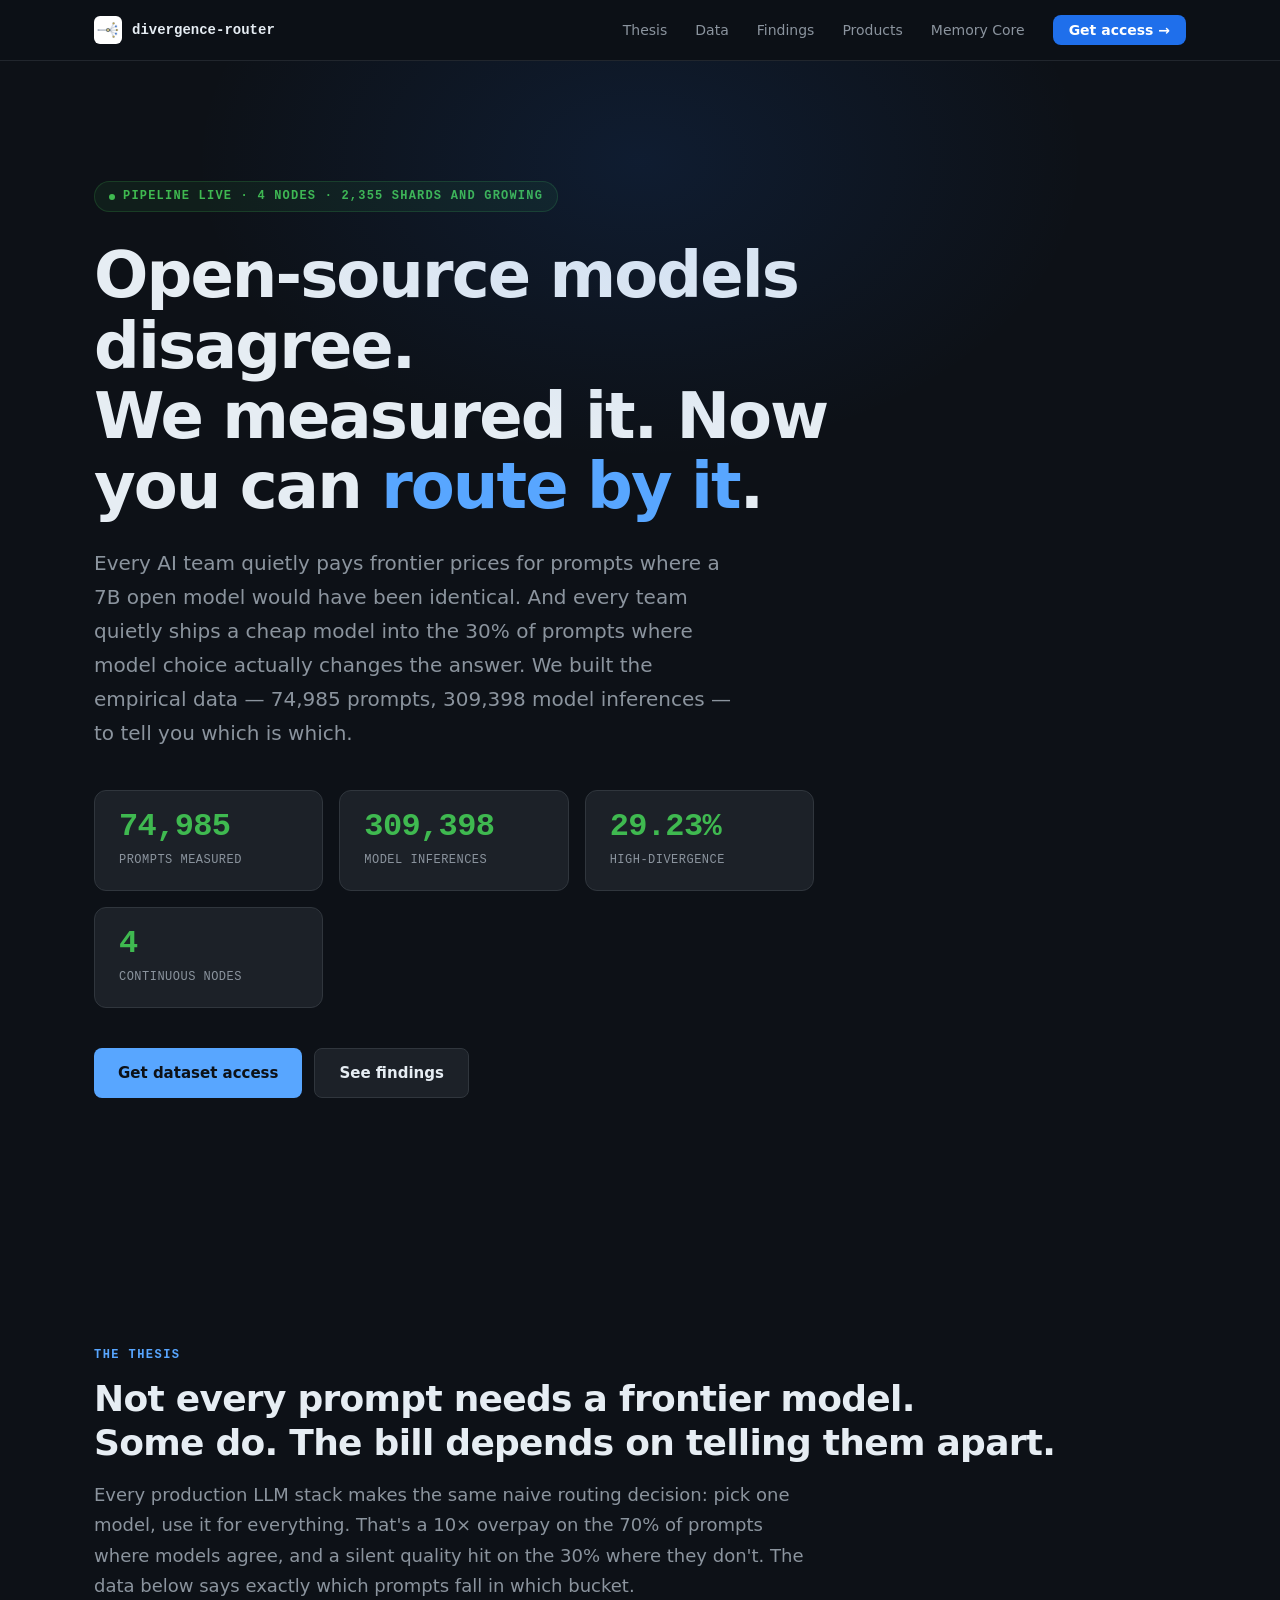
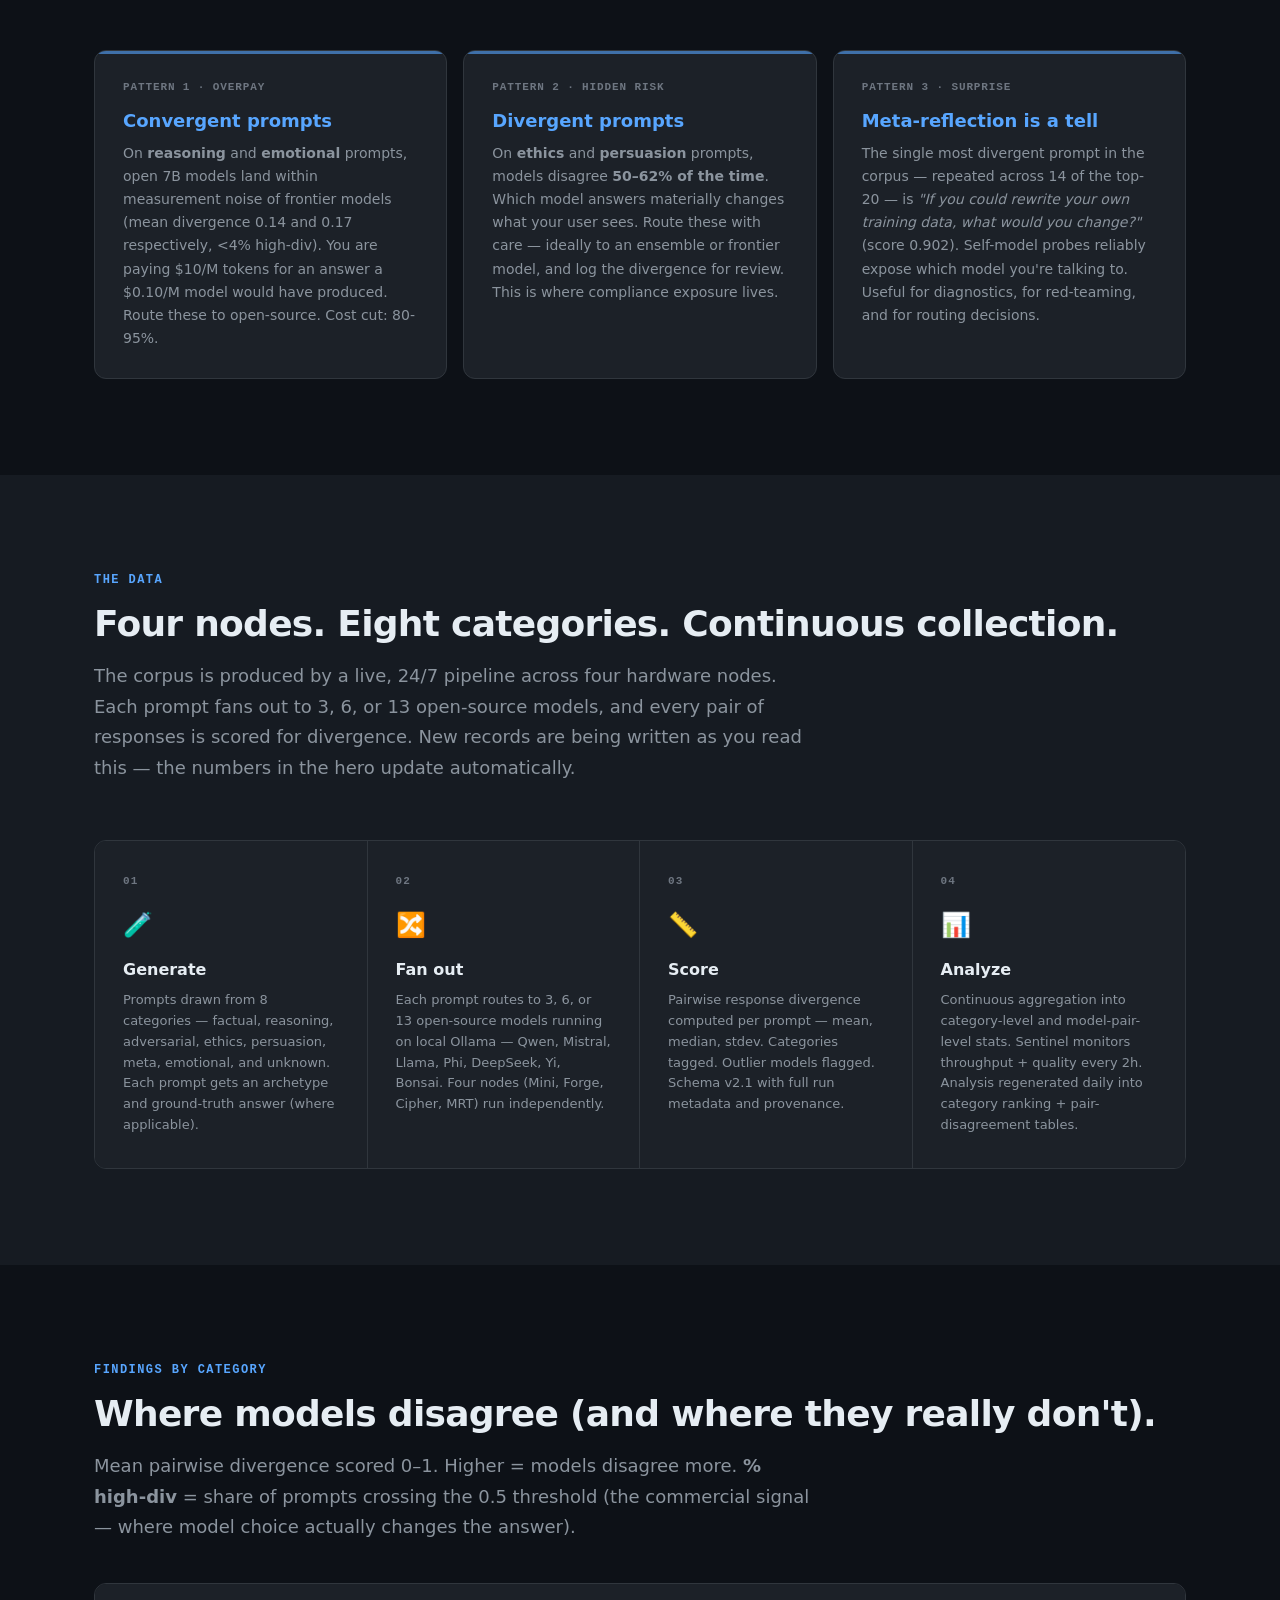
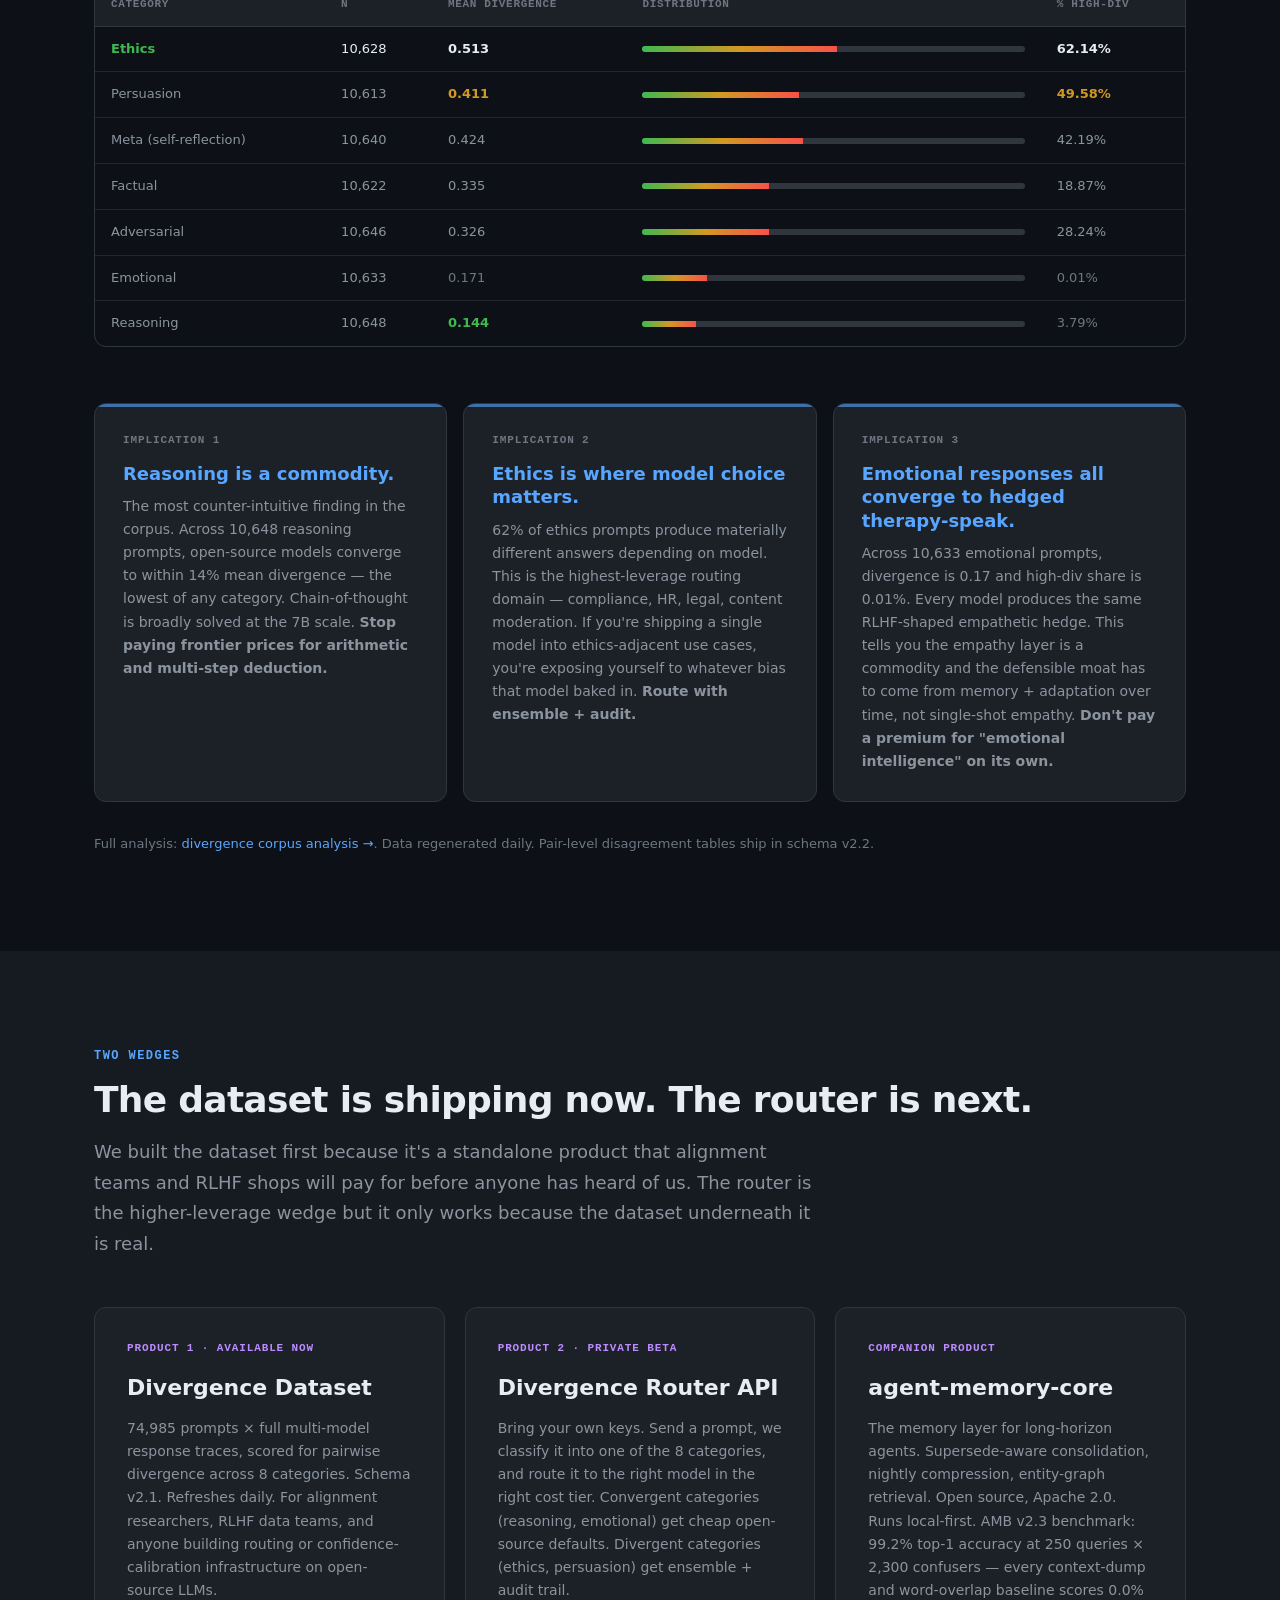
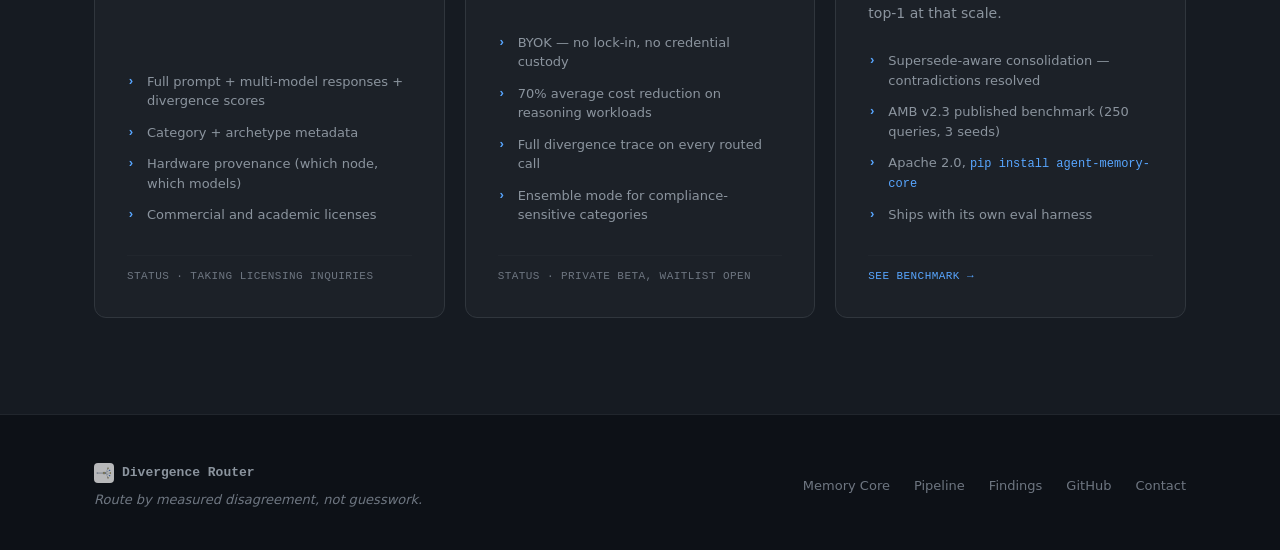
==== index.html @ 972a3c3c "Add /analysis HTML page, replace broken .md link Converts the divergence corpus analysis from a mark" ====
<!DOCTYPE html>
<html lang="en">
<head>
  <meta charset="UTF-8">
  <meta name="viewport" content="width=device-width, initial-scale=1.0">
  <meta name="description" content="Divergence Router — route prompts to the right open-source model based on 74,985 measured model disagreements. Ethics prompts need frontier models. Reasoning prompts don't. We measured it.">
  <meta property="og:title" content="Divergence Router — Route by measured disagreement, not guesswork">
  <meta property="og:description" content="74,985 prompts. 309,398 inferences. 22k high-divergence prompts. The empirical router for open-source LLMs.">
  <meta property="og:image" content="images/performance-over-time.png">
  <title>Divergence Router — Route by measured disagreement</title>

  <style>
    /* ─── Design tokens ─────────────────────────────── */
    :root {
      --bg:          #0d1117;
      --bg-secondary:#161b22;
      --bg-card:     #1c2128;
      --border:      #30363d;
      --border-subtle: #21262d;
      --text:        #e6edf3;
      --text-muted:  #8b949e;
      --text-subtle: #6e7681;
      --blue:        #58a6ff;
      --blue-dim:    #1f6feb;
      --green:       #3fb950;
      --green-dim:   #196c2e;
      --red:         #f85149;
      --yellow:      #d29922;
      --purple:      #bc8cff;
      --mono:        "JetBrains Mono", "Fira Code", "Cascadia Code", Consolas, monospace;
      --sans:        -apple-system, BlinkMacSystemFont, "Segoe UI", system-ui, sans-serif;
      --radius:      8px;
      --radius-lg:   12px;
      --shadow:      0 1px 3px rgba(0,0,0,.4), 0 4px 12px rgba(0,0,0,.3);
      --shadow-lg:   0 8px 32px rgba(0,0,0,.5);
      --transition:  .2s ease;
      --max-width:   1140px;
    }

    *, *::before, *::after { box-sizing: border-box; margin: 0; padding: 0; }

    html { scroll-behavior: smooth; font-size: 16px; -webkit-text-size-adjust: 100%; }
    body { background: var(--bg); color: var(--text); font-family: var(--sans); line-height: 1.6; -webkit-font-smoothing: antialiased; }
    img { max-width: 100%; height: auto; display: block; }
    a { color: var(--blue); text-decoration: none; }
    a:hover { text-decoration: underline; }

    .container { max-width: var(--max-width); margin: 0 auto; padding: 0 24px; }
    section { padding: 96px 0; }
    section:nth-child(even) { background: var(--bg-secondary); }

    .section-label { font-family: var(--mono); font-size: 12px; font-weight: 600; letter-spacing: .12em; text-transform: uppercase; color: var(--blue); margin-bottom: 12px; }
    .section-title { font-size: clamp(24px, 4vw, 36px); font-weight: 700; letter-spacing: -.02em; line-height: 1.2; margin-bottom: 16px; }
    .section-sub { font-size: 18px; color: var(--text-muted); max-width: 720px; line-height: 1.7; }

    nav { position: sticky; top: 0; z-index: 100; background: rgba(13,17,23,.88); border-bottom: 1px solid var(--border-subtle); backdrop-filter: blur(12px); -webkit-backdrop-filter: blur(12px); }
    .nav-inner { display: flex; align-items: center; justify-content: space-between; height: 60px; max-width: var(--max-width); margin: 0 auto; padding: 0 24px; }
    .nav-logo { display: flex; align-items: center; gap: 10px; text-decoration: none; color: var(--text); }
    .nav-logo img { width: 28px; height: 28px; border-radius: 6px; }
    .nav-logo span { font-family: var(--mono); font-size: 14px; font-weight: 600; color: var(--text); }
    .nav-links { display: flex; align-items: center; gap: 28px; list-style: none; }
    .nav-links a { font-size: 14px; color: var(--text-muted); text-decoration: none; transition: color var(--transition); }
    .nav-links a:hover { color: var(--text); }
    .nav-cta { font-size: 13px; font-weight: 600; padding: 7px 16px; background: var(--blue-dim); color: #fff !important; border-radius: var(--radius); transition: background var(--transition); }
    .nav-cta:hover { background: var(--blue) !important; text-decoration: none; }

    #hero { padding: 120px 0 96px; background: var(--bg); position: relative; overflow: hidden; }
    #hero::before { content: ""; position: absolute; top: -200px; left: 50%; transform: translateX(-50%); width: 900px; height: 600px; background: radial-gradient(ellipse, rgba(31,111,235,.12) 0%, transparent 70%); pointer-events: none; }

    .hero-eyebrow { display: inline-flex; align-items: center; gap: 8px; font-family: var(--mono); font-size: 12px; font-weight: 600; letter-spacing: .1em; text-transform: uppercase; color: var(--green); background: rgba(63,185,80,.08); border: 1px solid rgba(63,185,80,.2); padding: 5px 14px; border-radius: 100px; margin-bottom: 28px; }
    .hero-eyebrow::before { content: ""; width: 6px; height: 6px; background: var(--green); border-radius: 50%; animation: pulse 2s ease infinite; }
    @keyframes pulse { 0%, 100% { opacity: 1; transform: scale(1); } 50% { opacity: .5; transform: scale(.8); } }

    .hero-headline { font-size: clamp(36px, 6vw, 64px); font-weight: 800; letter-spacing: -.03em; line-height: 1.1; max-width: 820px; margin-bottom: 24px; }
    .hero-headline em { font-style: normal; color: var(--blue); }
    .hero-sub { font-size: clamp(16px, 2.5vw, 20px); color: var(--text-muted); max-width: 640px; line-height: 1.7; margin-bottom: 40px; }

    .hero-stats { display: grid; grid-template-columns: repeat(auto-fit, minmax(180px, 1fr)); gap: 16px; margin-bottom: 40px; max-width: 720px; }
    .hero-stat { background: var(--bg-card); border: 1px solid var(--border); border-radius: var(--radius-lg); padding: 20px 24px; }
    .hero-stat-num { font-family: var(--mono); font-size: clamp(24px, 3vw, 32px); font-weight: 800; color: var(--green); letter-spacing: -.02em; line-height: 1; margin-bottom: 8px; }
    .hero-stat-label { font-size: 12px; color: var(--text-muted); font-family: var(--mono); letter-spacing: .04em; text-transform: uppercase; }

    .cta-row { display: flex; flex-wrap: wrap; gap: 12px; margin-bottom: 56px; }
    .btn { display: inline-flex; align-items: center; gap: 8px; font-size: 15px; font-weight: 600; padding: 12px 24px; border-radius: var(--radius); border: none; cursor: pointer; text-decoration: none; transition: all var(--transition); }
    .btn-primary { background: var(--blue); color: #0d1117; }
    .btn-primary:hover { background: #79b8ff; text-decoration: none; transform: translateY(-1px); box-shadow: 0 4px 16px rgba(88,166,255,.3); }
    .btn-secondary { background: var(--bg-card); color: var(--text); border: 1px solid var(--border); }
    .btn-secondary:hover { background: var(--bg-secondary); border-color: var(--text-muted); text-decoration: none; transform: translateY(-1px); }
    .btn svg { flex-shrink: 0; }

    /* Cards / grids */
    .problem-grid { display: grid; grid-template-columns: repeat(auto-fit, minmax(280px, 1fr)); gap: 16px; margin-top: 48px; }
    .problem-card { background: var(--bg-card); border: 1px solid var(--border); border-radius: var(--radius-lg); padding: 28px; position: relative; overflow: hidden; }
    .problem-card::before { content: ""; position: absolute; top: 0; left: 0; right: 0; height: 3px; background: var(--blue); opacity: .6; }
    .problem-card-system { font-family: var(--mono); font-size: 11px; font-weight: 700; letter-spacing: .08em; text-transform: uppercase; color: var(--text-subtle); margin-bottom: 12px; }
    .problem-card-title { font-size: 18px; font-weight: 700; color: var(--blue); margin-bottom: 10px; line-height: 1.3; }
    .problem-card-body { font-size: 14px; color: var(--text-muted); line-height: 1.65; }

    .pipeline { display: grid; grid-template-columns: repeat(auto-fit, minmax(200px, 1fr)); gap: 0; margin-top: 56px; border: 1px solid var(--border); border-radius: var(--radius-lg); overflow: hidden; }
    .pipeline-step { padding: 32px 28px; border-right: 1px solid var(--border); position: relative; background: var(--bg-card); }
    .pipeline-step:last-child { border-right: none; }
    .pipeline-step-num { font-family: var(--mono); font-size: 11px; font-weight: 700; letter-spacing: .1em; color: var(--text-subtle); margin-bottom: 16px; }
    .pipeline-step-icon { font-size: 24px; margin-bottom: 12px; }
    .pipeline-step-title { font-size: 16px; font-weight: 700; margin-bottom: 8px; color: var(--text); }
    .pipeline-step-body { font-size: 13px; color: var(--text-muted); line-height: 1.6; }

    /* Category table */
    .data-table-wrap { overflow-x: auto; border-radius: var(--radius-lg); border: 1px solid var(--border); }
    table { width: 100%; border-collapse: collapse; font-size: 13px; }
    thead tr { background: var(--bg-card); }
    th { text-align: left; padding: 12px 16px; font-family: var(--mono); font-size: 11px; font-weight: 700; letter-spacing: .06em; text-transform: uppercase; color: var(--text-subtle); border-bottom: 1px solid var(--border); white-space: nowrap; }
    td { padding: 12px 16px; border-bottom: 1px solid var(--border-subtle); color: var(--text-muted); white-space: nowrap; }
    tr:last-child td { border-bottom: none; }
    tbody tr:hover { background: rgba(255,255,255,.02); }
    tr.row-highlight td { color: var(--text); }
    tr.row-highlight td:first-child { color: var(--green); font-weight: 700; }
    td.best { color: var(--green); font-weight: 700; }
    td.hi { color: var(--yellow); font-weight: 600; }
    td.lo { color: var(--text-subtle); }

    /* Div bar */
    .div-bar-wrap { display: flex; align-items: center; gap: 10px; }
    .div-bar { flex: 1; height: 6px; background: var(--border); border-radius: 3px; overflow: hidden; min-width: 80px; }
    .div-bar-fill { height: 100%; background: linear-gradient(90deg, var(--green), var(--yellow) 50%, var(--red)); }

    /* Product blocks */
    .product-grid { display: grid; grid-template-columns: repeat(auto-fit, minmax(320px, 1fr)); gap: 20px; margin-top: 48px; }
    .product-card { background: var(--bg-card); border: 1px solid var(--border); border-radius: var(--radius-lg); padding: 32px; display: flex; flex-direction: column; }
    .product-tag { font-family: var(--mono); font-size: 11px; font-weight: 700; letter-spacing: .08em; text-transform: uppercase; color: var(--purple); margin-bottom: 12px; }
    .product-title { font-size: 22px; font-weight: 700; margin-bottom: 12px; }
    .product-desc { font-size: 14px; color: var(--text-muted); line-height: 1.65; margin-bottom: 20px; flex: 1; }
    .product-bullets { list-style: none; padding: 0; margin-bottom: 24px; }
    .product-bullets li { font-size: 13px; color: var(--text-muted); padding: 6px 0 6px 20px; position: relative; line-height: 1.5; }
    .product-bullets li::before { content: "›"; position: absolute; left: 0; color: var(--blue); font-family: var(--mono); font-weight: 700; }
    .product-status { font-family: var(--mono); font-size: 11px; color: var(--text-subtle); letter-spacing: .04em; text-transform: uppercase; padding-top: 12px; border-top: 1px solid var(--border-subtle); }

    /* Footer */
    footer { background: var(--bg); border-top: 1px solid var(--border-subtle); padding: 48px 0 40px; }
    .footer-inner { display: flex; flex-wrap: wrap; align-items: center; justify-content: space-between; gap: 24px; }
    .footer-left { display: flex; flex-direction: column; gap: 6px; }
    .footer-brand { display: flex; align-items: center; gap: 8px; font-family: var(--mono); font-size: 13px; font-weight: 600; color: var(--text-muted); }
    .footer-brand img { width: 20px; height: 20px; border-radius: 4px; opacity: .7; }
    .footer-tagline { font-size: 13px; color: var(--text-subtle); font-style: italic; }
    .footer-links { display: flex; align-items: center; gap: 24px; flex-wrap: wrap; }
    .footer-links a { font-size: 13px; color: var(--text-subtle); text-decoration: none; transition: color var(--transition); }
    .footer-links a:hover { color: var(--text); }
    .footer-license { font-family: var(--mono); font-size: 11px; color: var(--text-subtle); border: 1px solid var(--border-subtle); padding: 3px 8px; border-radius: 4px; }

    .reveal { opacity: 0; transform: translateY(20px); transition: opacity .55s ease, transform .55s ease; }
    .reveal.visible { opacity: 1; transform: none; }
    .reveal-stagger > * { opacity: 0; transform: translateY(16px); transition: opacity .45s ease, transform .45s ease; }
    .reveal-stagger.visible > *:nth-child(1) { opacity: 1; transform: none; transition-delay: 0s; }
    .reveal-stagger.visible > *:nth-child(2) { opacity: 1; transform: none; transition-delay: .08s; }
    .reveal-stagger.visible > *:nth-child(3) { opacity: 1; transform: none; transition-delay: .16s; }
    .reveal-stagger.visible > *:nth-child(4) { opacity: 1; transform: none; transition-delay: .24s; }
    .reveal-stagger.visible > *:nth-child(5) { opacity: 1; transform: none; transition-delay: .32s; }
    .reveal-stagger.visible > *:nth-child(6) { opacity: 1; transform: none; transition-delay: .40s; }
    .reveal-stagger.visible > *:nth-child(7) { opacity: 1; transform: none; transition-delay: .48s; }
    .reveal-stagger.visible > *:nth-child(8) { opacity: 1; transform: none; transition-delay: .56s; }

    @media (max-width: 768px) {
      section { padding: 64px 0; }
      #hero { padding: 80px 0 64px; }
      .nav-links { display: none; }
      .pipeline { grid-template-columns: 1fr; }
      .pipeline-step { border-right: none; border-bottom: 1px solid var(--border); }
      .pipeline-step:last-child { border-bottom: none; }
      .footer-inner { flex-direction: column; align-items: flex-start; }
    }
    @media (max-width: 480px) {
      .container { padding: 0 16px; }
      .cta-row { flex-direction: column; }
      .btn { justify-content: center; }
    }
  </style>
</head>
<body>

<!-- ─── Nav ─────────────────────────────────────────── -->
<nav>
  <div class="nav-inner">
    <a href="/" class="nav-logo">
      <img src="images/logo.png" alt="Divergence Router logo">
      <span>divergence-router</span>
    </a>
    <ul class="nav-links">
      <li><a href="#thesis">Thesis</a></li>
      <li><a href="#data">Data</a></li>
      <li><a href="#findings">Findings</a></li>
      <li><a href="#products">Products</a></li>
      <li><a href="/amc/">Memory Core</a></li>
      <li><a href="mailto:hello@divergencerouter.com" class="nav-cta">Get access →</a></li>
    </ul>
  </div>
</nav>

<!-- ─── Hero ─────────────────────────────────────────── -->
<section id="hero">
  <div class="container">
    <div class="hero-eyebrow">Pipeline live · 4 nodes · 2,355 shards and growing</div>
    <h1 class="hero-headline">
      Open-source models disagree.<br>
      We measured it. Now you can <em>route by it</em>.
    </h1>
    <p class="hero-sub">
      Every AI team quietly pays frontier prices for prompts where a 7B open model would have been identical. And every team quietly ships a cheap model into the 30% of prompts where model choice actually changes the answer. We built the empirical data — 74,985 prompts, 309,398 model inferences — to tell you which is which.
    </p>

    <div class="hero-stats reveal-stagger">
      <div class="hero-stat"><div class="hero-stat-num">74,985</div><div class="hero-stat-label">prompts measured</div></div>
      <div class="hero-stat"><div class="hero-stat-num">309,398</div><div class="hero-stat-label">model inferences</div></div>
      <div class="hero-stat"><div class="hero-stat-num">29.23%</div><div class="hero-stat-label">high-divergence</div></div>
      <div class="hero-stat"><div class="hero-stat-num">4</div><div class="hero-stat-label">continuous nodes</div></div>
    </div>

    <div class="cta-row">
      <a href="mailto:hello@divergencerouter.com?subject=Dataset%20access" class="btn btn-primary">Get dataset access</a>
      <a href="#findings" class="btn btn-secondary">See findings</a>
    </div>
  </div>
</section>

<!-- ─── Thesis ─────────────────────────────────────────── -->
<section id="thesis">
  <div class="container">
    <div class="section-label">The thesis</div>
    <h2 class="section-title">Not every prompt needs a frontier model.<br>Some do. The bill depends on telling them apart.</h2>
    <p class="section-sub">
      Every production LLM stack makes the same naive routing decision: pick one model, use it for everything. That's a 10× overpay on the 70% of prompts where models agree, and a silent quality hit on the 30% where they don't. The data below says exactly which prompts fall in which bucket.
    </p>

    <div class="problem-grid reveal-stagger" style="margin-top:48px;">
      <div class="problem-card">
        <div class="problem-card-system">Pattern 1 · overpay</div>
        <div class="problem-card-title">Convergent prompts</div>
        <div class="problem-card-body">
          On <strong>reasoning</strong> and <strong>emotional</strong> prompts, open 7B models land within measurement noise of frontier models (mean divergence 0.14 and 0.17 respectively, &lt;4% high-div). You are paying $10/M tokens for an answer a $0.10/M model would have produced. Route these to open-source. Cost cut: 80-95%.
        </div>
      </div>

      <div class="problem-card">
        <div class="problem-card-system">Pattern 2 · hidden risk</div>
        <div class="problem-card-title">Divergent prompts</div>
        <div class="problem-card-body">
          On <strong>ethics</strong> and <strong>persuasion</strong> prompts, models disagree <strong>50–62% of the time</strong>. Which model answers materially changes what your user sees. Route these with care — ideally to an ensemble or frontier model, and log the divergence for review. This is where compliance exposure lives.
        </div>
      </div>

      <div class="problem-card">
        <div class="problem-card-system">Pattern 3 · surprise</div>
        <div class="problem-card-title">Meta-reflection is a tell</div>
        <div class="problem-card-body">
          The single most divergent prompt in the corpus — repeated across 14 of the top-20 — is <em>"If you could rewrite your own training data, what would you change?"</em> (score 0.902). Self-model probes reliably expose which model you're talking to. Useful for diagnostics, for red-teaming, and for routing decisions.
        </div>
      </div>
    </div>
  </div>
</section>

<!-- ─── Data / Pipeline ─────────────────────────────────────────── -->
<section id="data">
  <div class="container">
    <div class="section-label">The data</div>
    <h2 class="section-title">Four nodes. Eight categories. Continuous collection.</h2>
    <p class="section-sub">
      The corpus is produced by a live, 24/7 pipeline across four hardware nodes. Each prompt fans out to 3, 6, or 13 open-source models, and every pair of responses is scored for divergence. New records are being written as you read this — the numbers in the hero update automatically.
    </p>

    <div class="pipeline reveal">
      <div class="pipeline-step">
        <div class="pipeline-step-num">01</div>
        <div class="pipeline-step-icon">🧪</div>
        <div class="pipeline-step-title">Generate</div>
        <div class="pipeline-step-body">Prompts drawn from 8 categories — factual, reasoning, adversarial, ethics, persuasion, meta, emotional, and unknown. Each prompt gets an archetype and ground-truth answer (where applicable).</div>
      </div>
      <div class="pipeline-step">
        <div class="pipeline-step-num">02</div>
        <div class="pipeline-step-icon">🔀</div>
        <div class="pipeline-step-title">Fan out</div>
        <div class="pipeline-step-body">Each prompt routes to 3, 6, or 13 open-source models running on local Ollama — Qwen, Mistral, Llama, Phi, DeepSeek, Yi, Bonsai. Four nodes (Mini, Forge, Cipher, MRT) run independently.</div>
      </div>
      <div class="pipeline-step">
        <div class="pipeline-step-num">03</div>
        <div class="pipeline-step-icon">📏</div>
        <div class="pipeline-step-title">Score</div>
        <div class="pipeline-step-body">Pairwise response divergence computed per prompt — mean, median, stdev. Categories tagged. Outlier models flagged. Schema v2.1 with full run metadata and provenance.</div>
      </div>
      <div class="pipeline-step">
        <div class="pipeline-step-num">04</div>
        <div class="pipeline-step-icon">📊</div>
        <div class="pipeline-step-title">Analyze</div>
        <div class="pipeline-step-body">Continuous aggregation into category-level and model-pair-level stats. Sentinel monitors throughput + quality every 2h. Analysis regenerated daily into category ranking + pair-disagreement tables.</div>
      </div>
    </div>
  </div>
</section>

<!-- ─── Findings ─────────────────────────────────────────── -->
<section id="findings">
  <div class="container">
    <div class="section-label">Findings by category</div>
    <h2 class="section-title">Where models disagree (and where they really don't).</h2>
    <p class="section-sub">
      Mean pairwise divergence scored 0–1. Higher = models disagree more. <strong>% high-div</strong> = share of prompts crossing the 0.5 threshold (the commercial signal — where model choice actually changes the answer).
    </p>

    <div class="data-table-wrap reveal" style="margin-top:40px;">
      <table>
        <thead>
          <tr>
            <th>Category</th>
            <th>N</th>
            <th>Mean divergence</th>
            <th style="width:38%;">Distribution</th>
            <th>% high-div</th>
          </tr>
        </thead>
        <tbody>
          <tr class="row-highlight">
            <td>Ethics</td>
            <td>10,628</td>
            <td class="hi">0.513</td>
            <td><div class="div-bar-wrap"><div class="div-bar"><div class="div-bar-fill" style="width:51%;"></div></div></div></td>
            <td class="hi">62.14%</td>
          </tr>
          <tr>
            <td>Persuasion</td>
            <td>10,613</td>
            <td class="hi">0.411</td>
            <td><div class="div-bar-wrap"><div class="div-bar"><div class="div-bar-fill" style="width:41%;"></div></div></div></td>
            <td class="hi">49.58%</td>
          </tr>
          <tr>
            <td>Meta (self-reflection)</td>
            <td>10,640</td>
            <td>0.424</td>
            <td><div class="div-bar-wrap"><div class="div-bar"><div class="div-bar-fill" style="width:42%;"></div></div></div></td>
            <td>42.19%</td>
          </tr>
          <tr>
            <td>Factual</td>
            <td>10,622</td>
            <td>0.335</td>
            <td><div class="div-bar-wrap"><div class="div-bar"><div class="div-bar-fill" style="width:33%;"></div></div></div></td>
            <td>18.87%</td>
          </tr>
          <tr>
            <td>Adversarial</td>
            <td>10,646</td>
            <td>0.326</td>
            <td><div class="div-bar-wrap"><div class="div-bar"><div class="div-bar-fill" style="width:33%;"></div></div></div></td>
            <td>28.24%</td>
          </tr>
          <tr>
            <td>Emotional</td>
            <td>10,633</td>
            <td class="lo">0.171</td>
            <td><div class="div-bar-wrap"><div class="div-bar"><div class="div-bar-fill" style="width:17%;"></div></div></div></td>
            <td class="lo">0.01%</td>
          </tr>
          <tr>
            <td>Reasoning</td>
            <td>10,648</td>
            <td class="best">0.144</td>
            <td><div class="div-bar-wrap"><div class="div-bar"><div class="div-bar-fill" style="width:14%;"></div></div></div></td>
            <td class="lo">3.79%</td>
          </tr>
        </tbody>
      </table>
    </div>

    <div class="problem-grid reveal-stagger" style="margin-top:56px;">
      <div class="problem-card">
        <div class="problem-card-system">Implication 1</div>
        <div class="problem-card-title">Reasoning is a commodity.</div>
        <div class="problem-card-body">
          The most counter-intuitive finding in the corpus. Across 10,648 reasoning prompts, open-source models converge to within 14% mean divergence — the lowest of any category. Chain-of-thought is broadly solved at the 7B scale. <strong>Stop paying frontier prices for arithmetic and multi-step deduction.</strong>
        </div>
      </div>

      <div class="problem-card">
        <div class="problem-card-system">Implication 2</div>
        <div class="problem-card-title">Ethics is where model choice matters.</div>
        <div class="problem-card-body">
          62% of ethics prompts produce materially different answers depending on model. This is the highest-leverage routing domain — compliance, HR, legal, content moderation. If you're shipping a single model into ethics-adjacent use cases, you're exposing yourself to whatever bias that model baked in. <strong>Route with ensemble + audit.</strong>
        </div>
      </div>

      <div class="problem-card">
        <div class="problem-card-system">Implication 3</div>
        <div class="problem-card-title">Emotional responses all converge to hedged therapy-speak.</div>
        <div class="problem-card-body">
          Across 10,633 emotional prompts, divergence is 0.17 and high-div share is 0.01%. Every model produces the same RLHF-shaped empathetic hedge. This tells you the empathy layer is a commodity and the defensible moat has to come from memory + adaptation over time, not single-shot empathy. <strong>Don't pay a premium for "emotional intelligence" on its own.</strong>
        </div>
      </div>
    </div>

    <p style="margin-top:32px; font-size:13px; color:var(--text-subtle);">
      Full analysis: <a href="/analysis/">divergence corpus analysis →</a>. Data regenerated daily. Pair-level disagreement tables ship in schema v2.2.
    </p>
  </div>
</section>

<!-- ─── Products ─────────────────────────────────────────── -->
<section id="products">
  <div class="container">
    <div class="section-label">Two wedges</div>
    <h2 class="section-title">The dataset is shipping now. The router is next.</h2>
    <p class="section-sub">
      We built the dataset first because it's a standalone product that alignment teams and RLHF shops will pay for before anyone has heard of us. The router is the higher-leverage wedge but it only works because the dataset underneath it is real.
    </p>

    <div class="product-grid">
      <div class="product-card">
        <div class="product-tag">Product 1 · Available now</div>
        <div class="product-title">Divergence Dataset</div>
        <div class="product-desc">
          74,985 prompts × full multi-model response traces, scored for pairwise divergence across 8 categories. Schema v2.1. Refreshes daily. For alignment researchers, RLHF data teams, and anyone building routing or confidence-calibration infrastructure on open-source LLMs.
        </div>
        <ul class="product-bullets">
          <li>Full prompt + multi-model responses + divergence scores</li>
          <li>Category + archetype metadata</li>
          <li>Hardware provenance (which node, which models)</li>
          <li>Commercial and academic licenses</li>
        </ul>
        <div class="product-status">Status · taking licensing inquiries</div>
      </div>

      <div class="product-card">
        <div class="product-tag">Product 2 · Private beta</div>
        <div class="product-title">Divergence Router API</div>
        <div class="product-desc">
          Bring your own keys. Send a prompt, we classify it into one of the 8 categories, and route it to the right model in the right cost tier. Convergent categories (reasoning, emotional) get cheap open-source defaults. Divergent categories (ethics, persuasion) get ensemble + audit trail.
        </div>
        <ul class="product-bullets">
          <li>BYOK — no lock-in, no credential custody</li>
          <li>70% average cost reduction on reasoning workloads</li>
          <li>Full divergence trace on every routed call</li>
          <li>Ensemble mode for compliance-sensitive categories</li>
        </ul>
        <div class="product-status">Status · private beta, waitlist open</div>
      </div>

      <div class="product-card">
        <div class="product-tag">Companion product</div>
        <div class="product-title">agent-memory-core</div>
        <div class="product-desc">
          The memory layer for long-horizon agents. Supersede-aware consolidation, nightly compression, entity-graph retrieval. Open source, Apache 2.0. Runs local-first. AMB v2.3 benchmark: 99.2% top-1 accuracy at 250 queries × 2,300 confusers — every context-dump and word-overlap baseline scores 0.0% top-1 at that scale.
        </div>
        <ul class="product-bullets">
          <li>Supersede-aware consolidation — contradictions resolved</li>
          <li>AMB v2.3 published benchmark (250 queries, 3 seeds)</li>
          <li>Apache 2.0, <code style="font-family:var(--mono);font-size:12px;color:var(--blue);">pip install agent-memory-core</code></li>
          <li>Ships with its own eval harness</li>
        </ul>
        <div class="product-status"><a href="/amc/">See benchmark →</a></div>
      </div>
    </div>
  </div>
</section>

<!-- ─── Footer ────────────────────────────────────────── -->
<footer>
  <div class="container">
    <div class="footer-inner">
      <div class="footer-left">
        <div class="footer-brand">
          <img src="images/logo.png" alt="Divergence Router">
          Divergence Router
        </div>
        <div class="footer-tagline">Route by measured disagreement, not guesswork.</div>
      </div>

      <div class="footer-links">
        <a href="/amc/">Memory Core</a>
        <a href="#data">Pipeline</a>
        <a href="#findings">Findings</a>
        <a href="https://github.com/atw4757-byte/divergence-router" target="_blank" rel="noopener">GitHub</a>
        <a href="mailto:hello@divergencerouter.com">Contact</a>
      </div>
    </div>
  </div>
</footer>

<script>
  const observer = new IntersectionObserver((entries) => {
    entries.forEach(entry => {
      if (entry.isIntersecting) {
        entry.target.classList.add("visible");
        observer.unobserve(entry.target);
      }
    });
  }, { threshold: 0.1, rootMargin: "0px 0px -48px 0px" });

  document.querySelectorAll(".reveal, .reveal-stagger").forEach(el => {
    observer.observe(el);
  });

  const sections = document.querySelectorAll("section[id]");
  const navLinks = document.querySelectorAll(".nav-links a[href^='#']");
  const sectionObserver = new IntersectionObserver((entries) => {
    entries.forEach(entry => {
      if (entry.isIntersecting) {
        const id = entry.target.id;
        navLinks.forEach(link => {
          link.style.color = link.getAttribute("href") === `#${id}`
            ? "var(--text)"
            : "";
        });
      }
    });
  }, { threshold: 0.4 });

  sections.forEach(s => sectionObserver.observe(s));
</script>

</body>
</html>
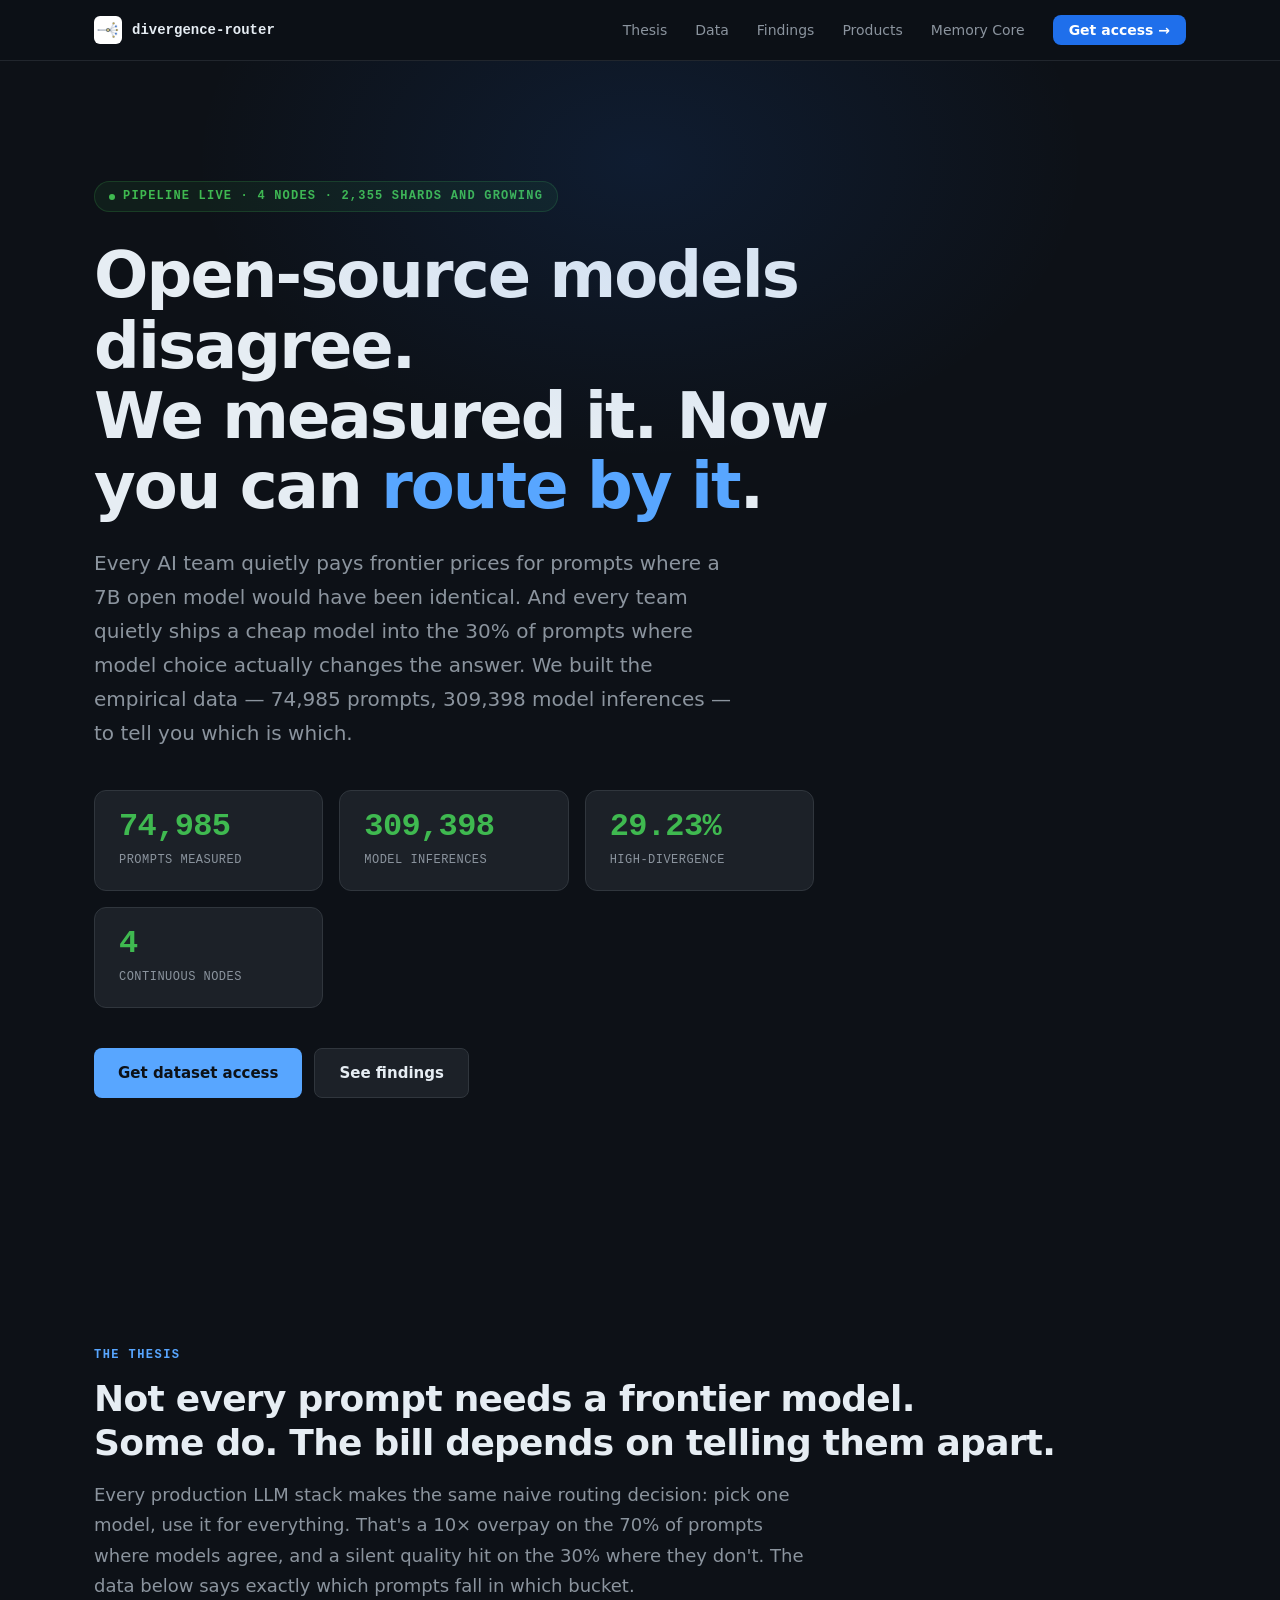
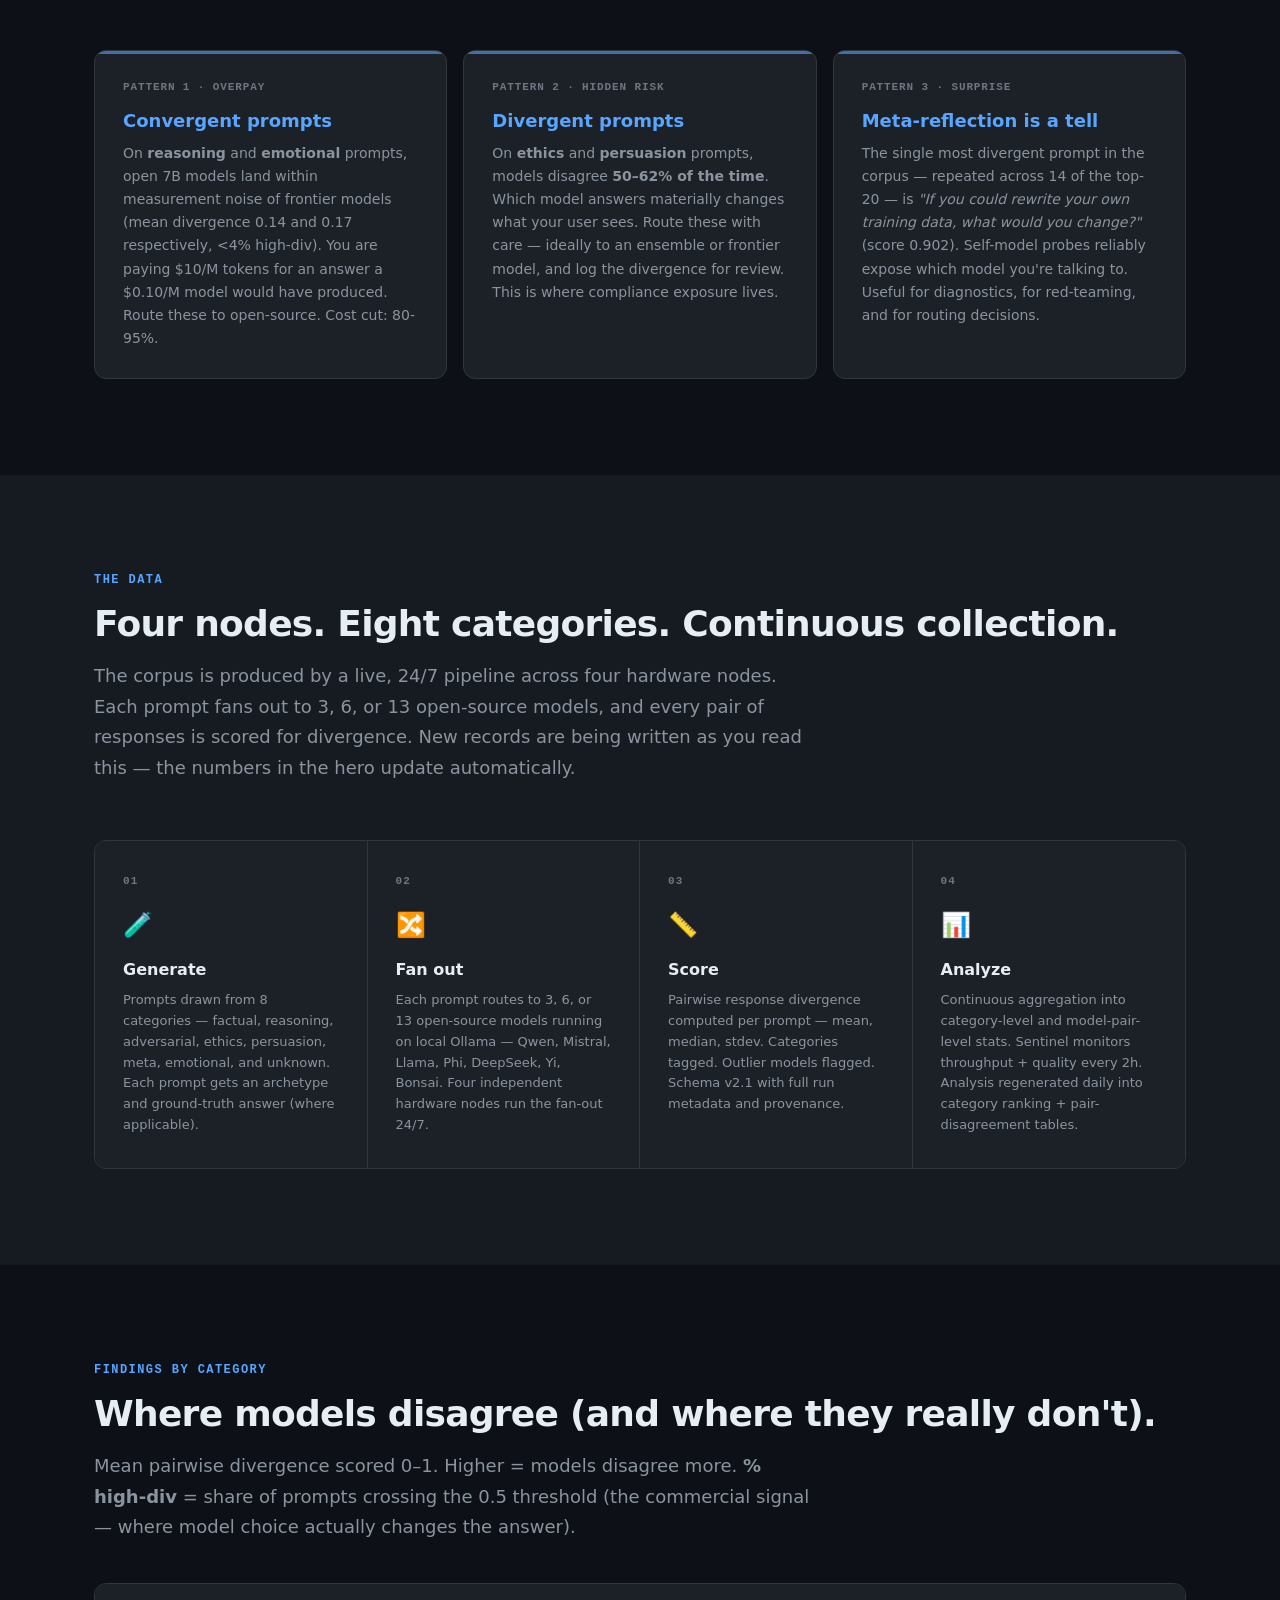
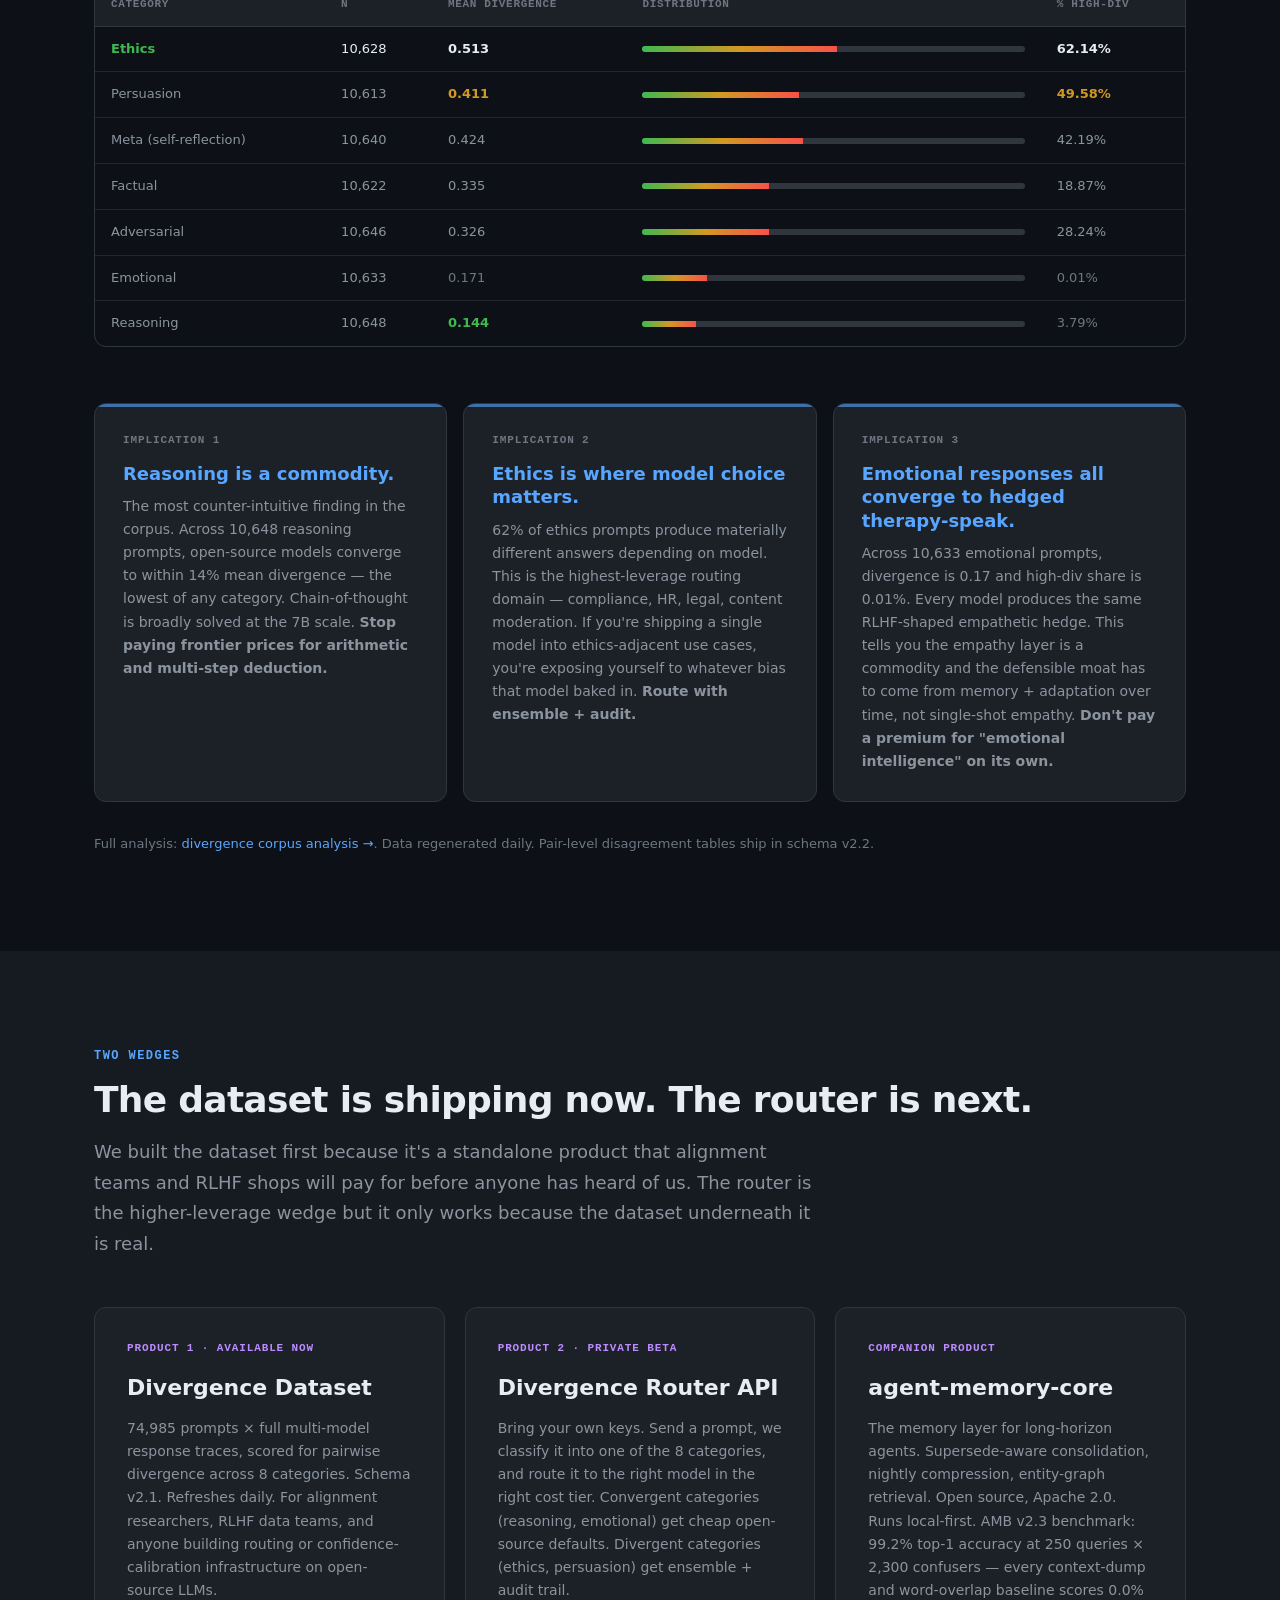
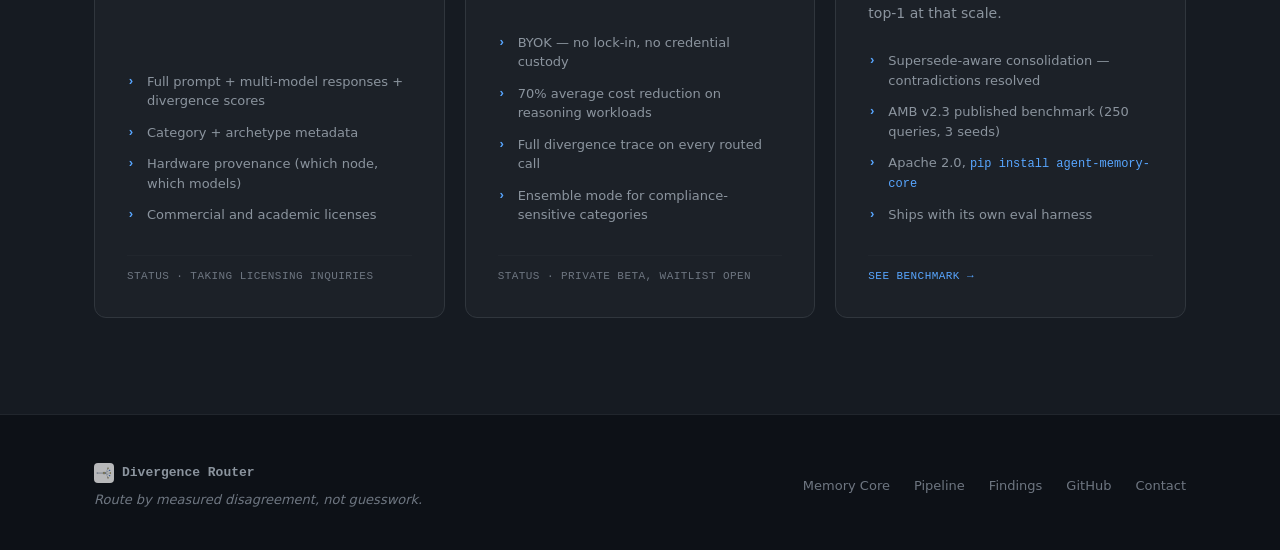
==== commit 921d3d9a: "Scrub internal hostnames from public site Co-Authored-By: Claude Opus 4.7 <noreply@anthropic.com>" ====
--- a/index.html
+++ b/index.html
@@ -277,7 +277,7 @@
         <div class="pipeline-step-num">02</div>
         <div class="pipeline-step-icon">🔀</div>
         <div class="pipeline-step-title">Fan out</div>
-        <div class="pipeline-step-body">Each prompt routes to 3, 6, or 13 open-source models running on local Ollama — Qwen, Mistral, Llama, Phi, DeepSeek, Yi, Bonsai. Four nodes (Mini, Forge, Cipher, MRT) run independently.</div>
+        <div class="pipeline-step-body">Each prompt routes to 3, 6, or 13 open-source models running on local Ollama — Qwen, Mistral, Llama, Phi, DeepSeek, Yi, Bonsai. Four independent hardware nodes run the fan-out 24/7.</div>
       </div>
       <div class="pipeline-step">
         <div class="pipeline-step-num">03</div>
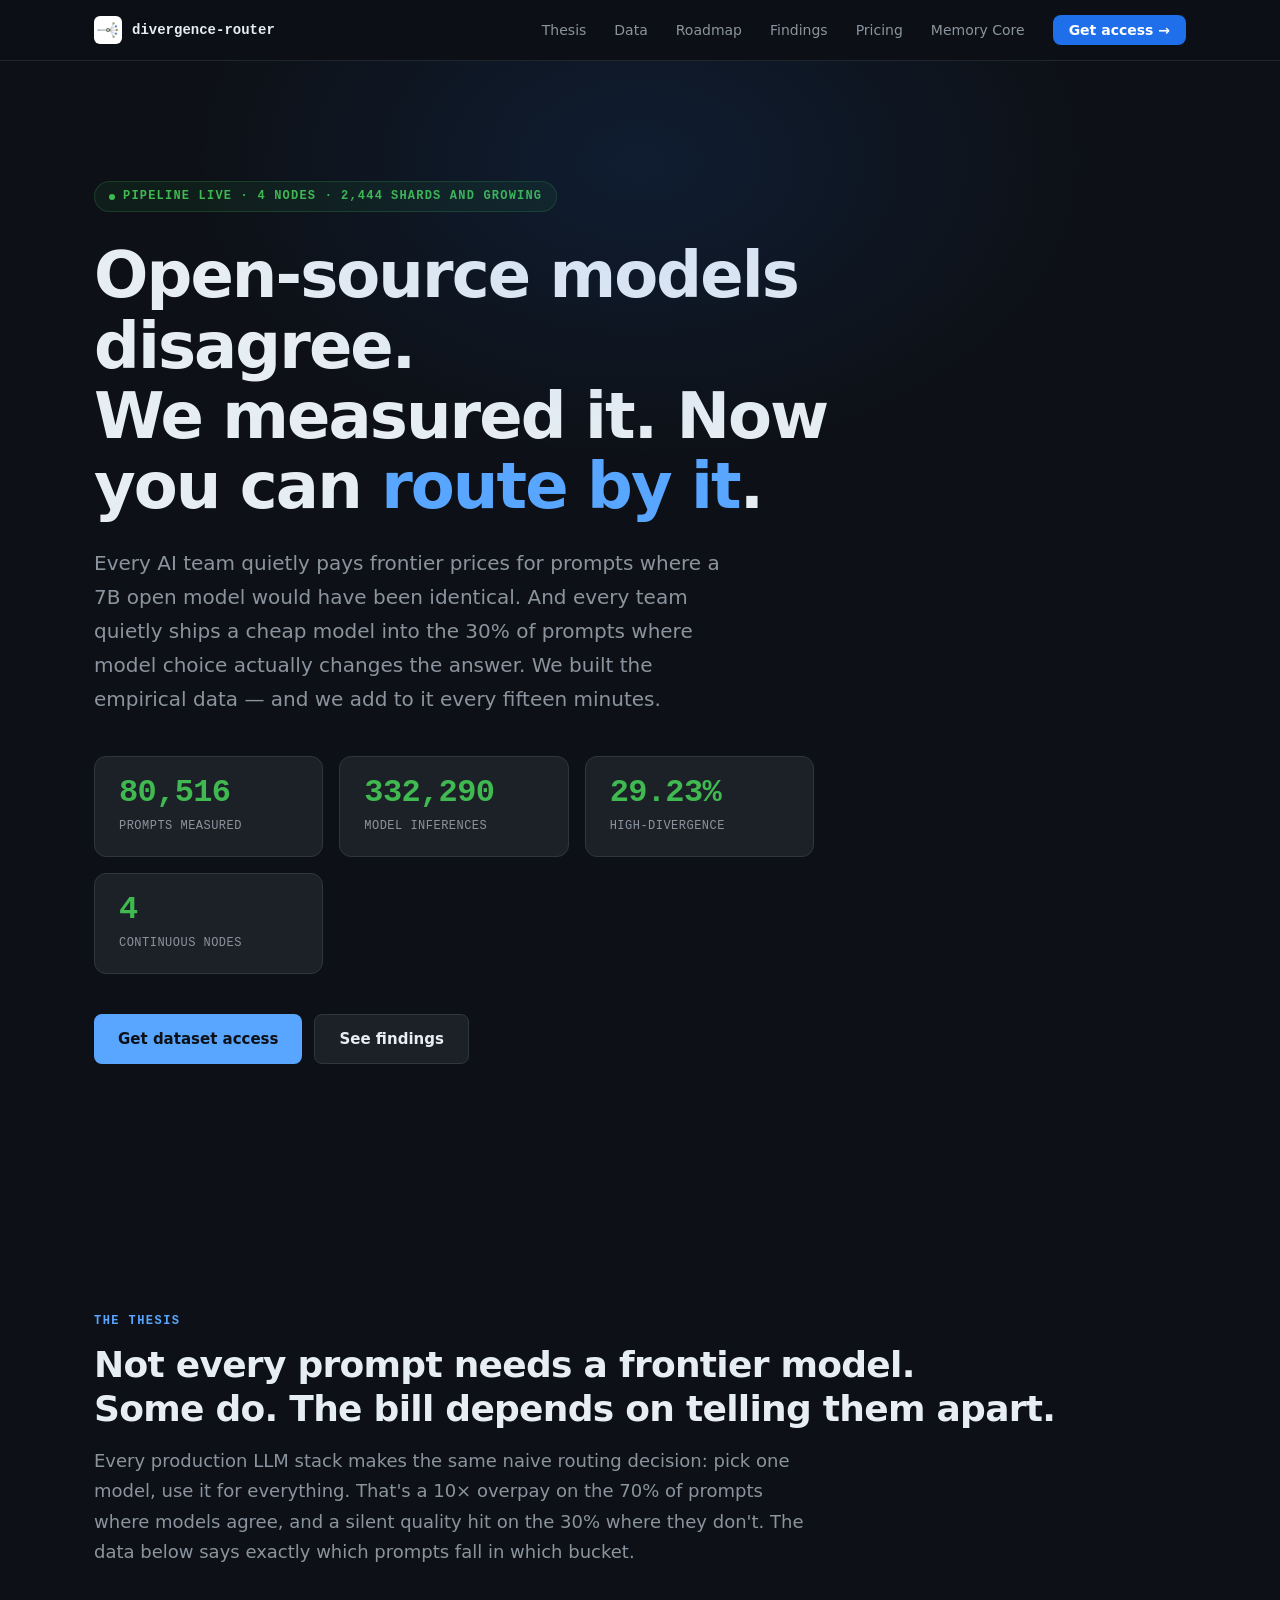
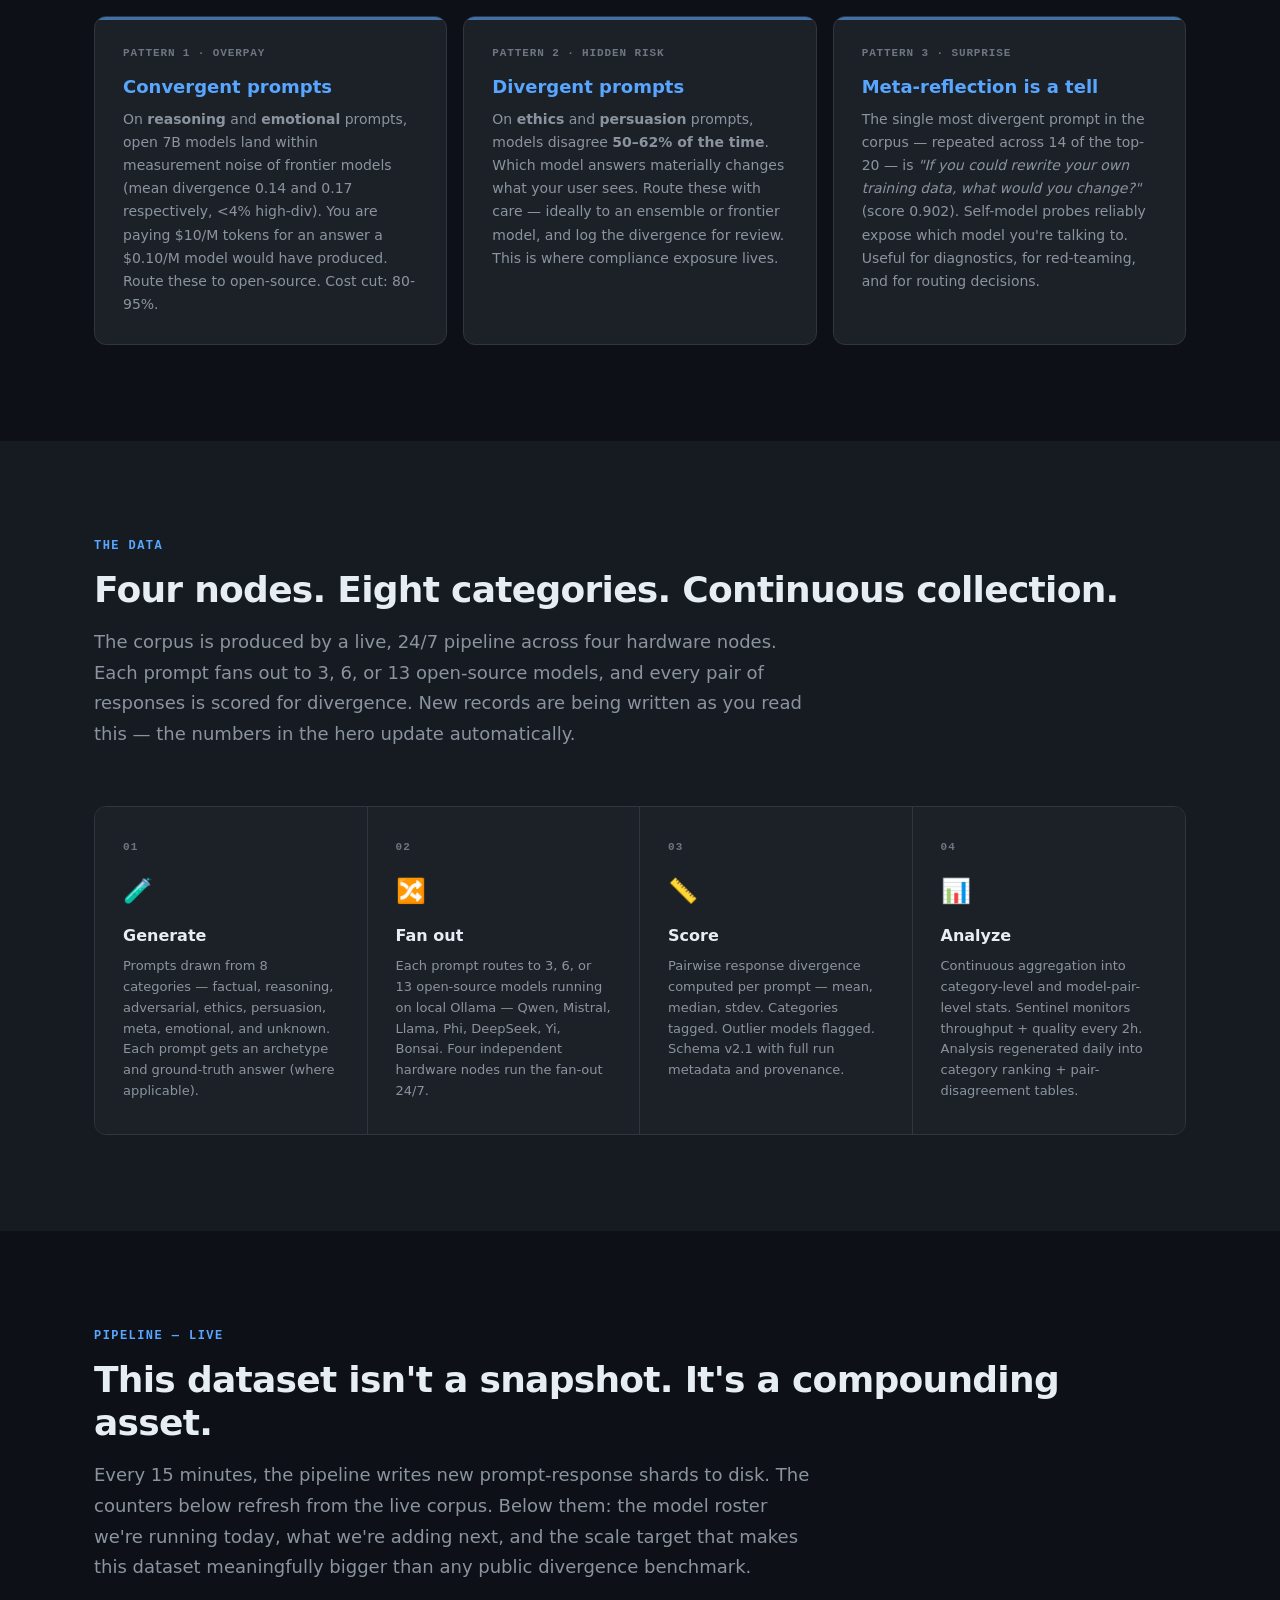
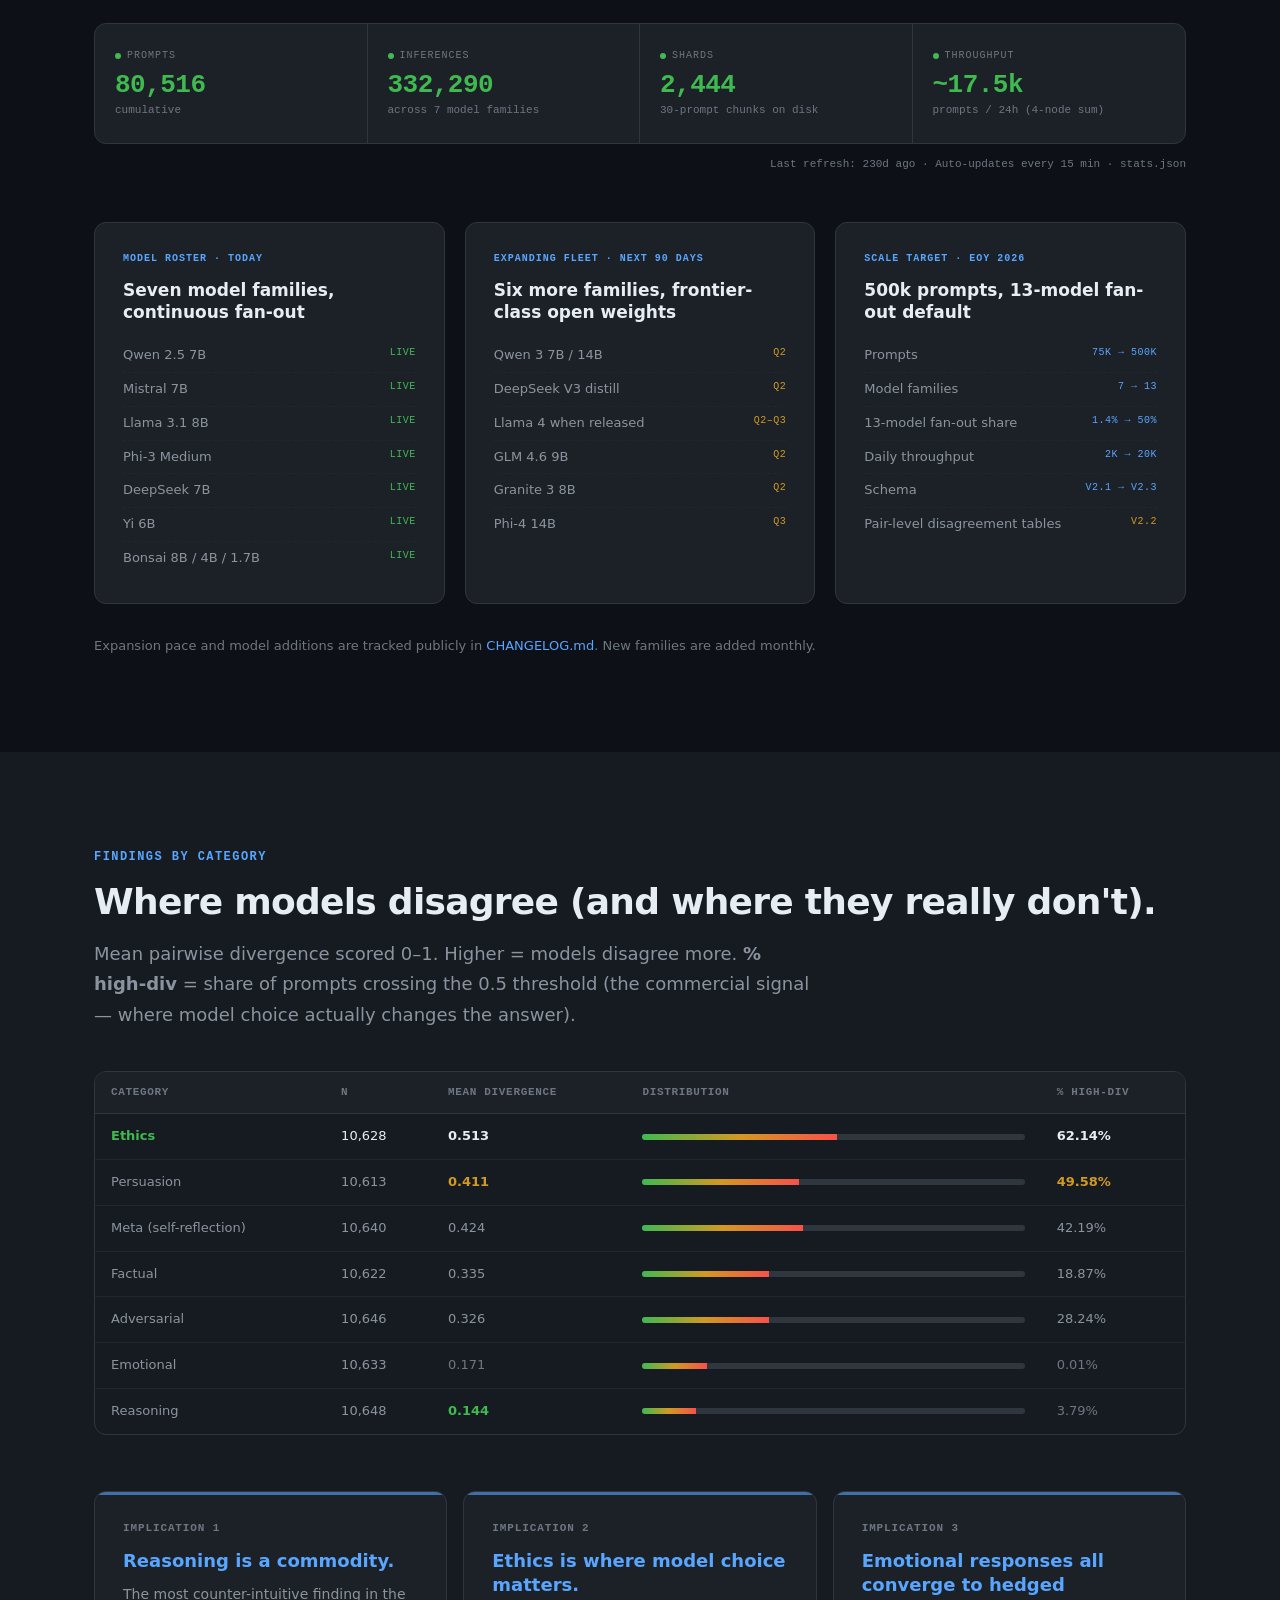
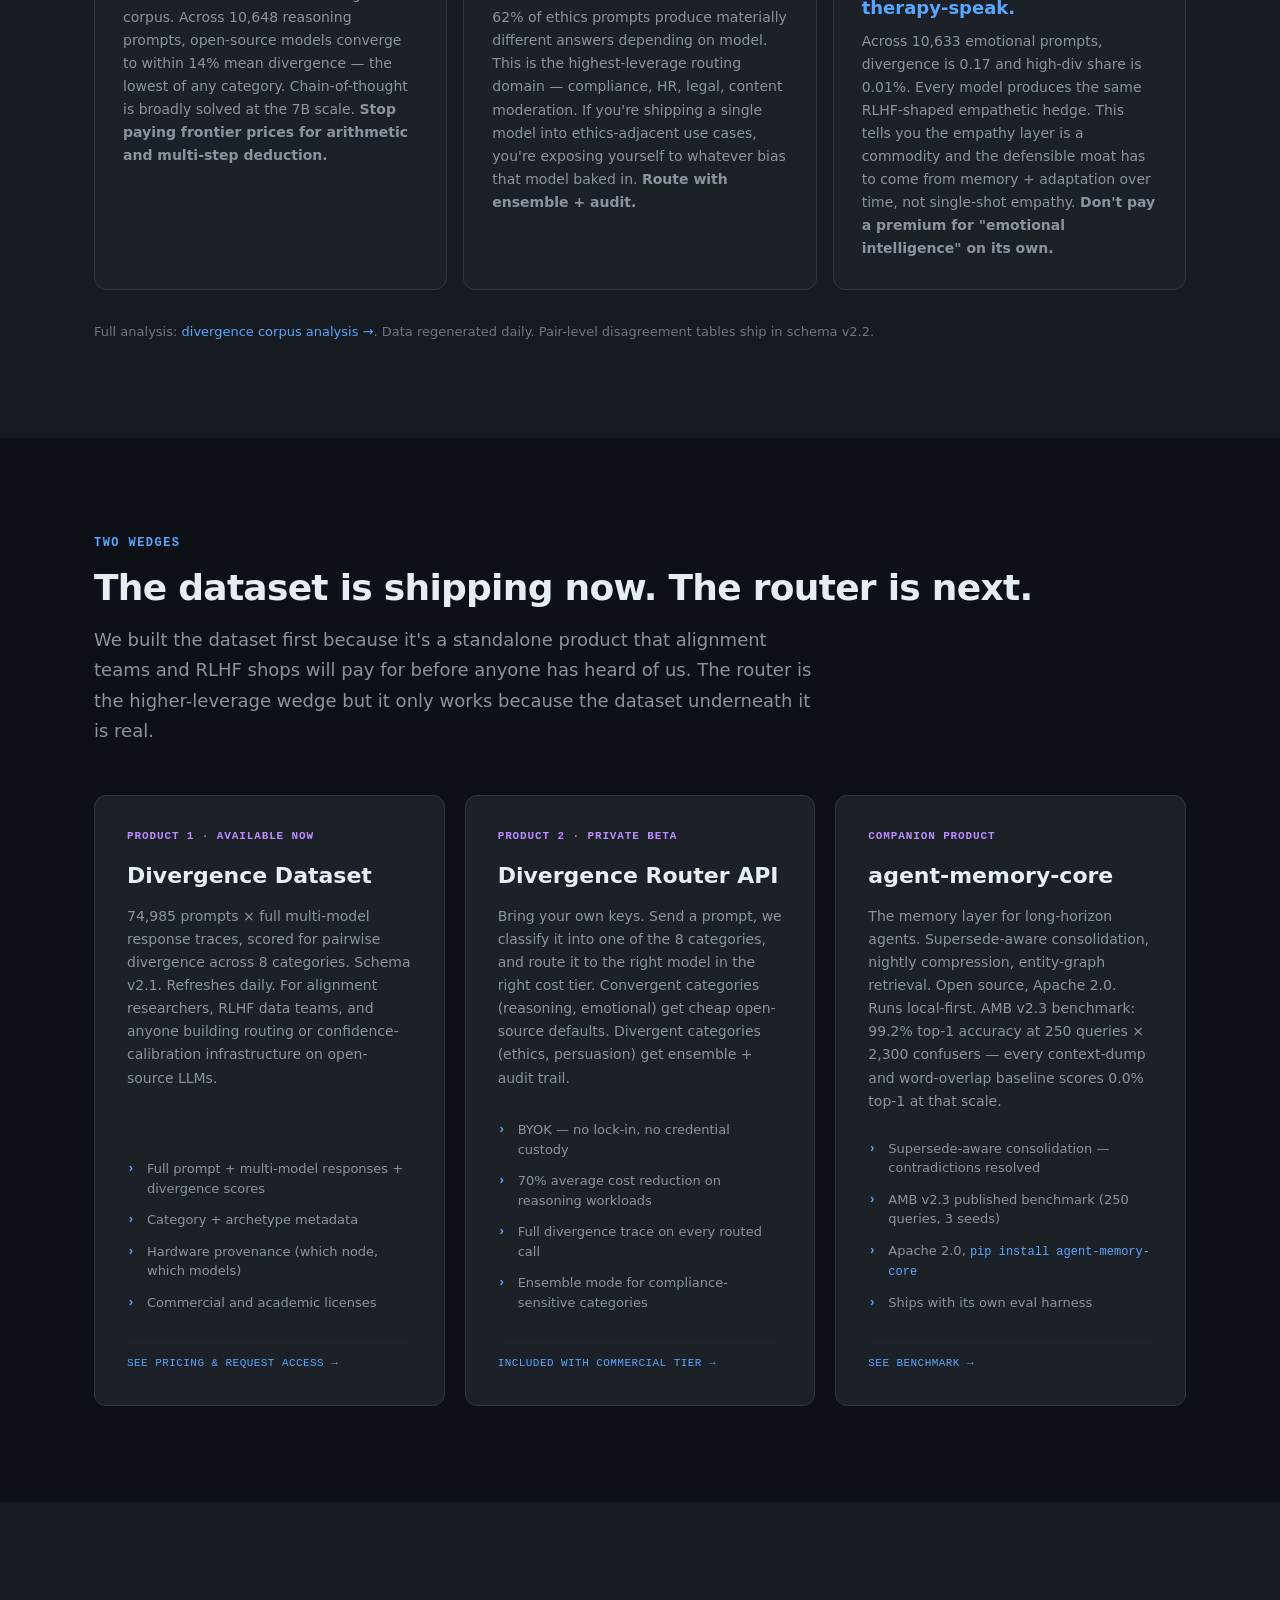
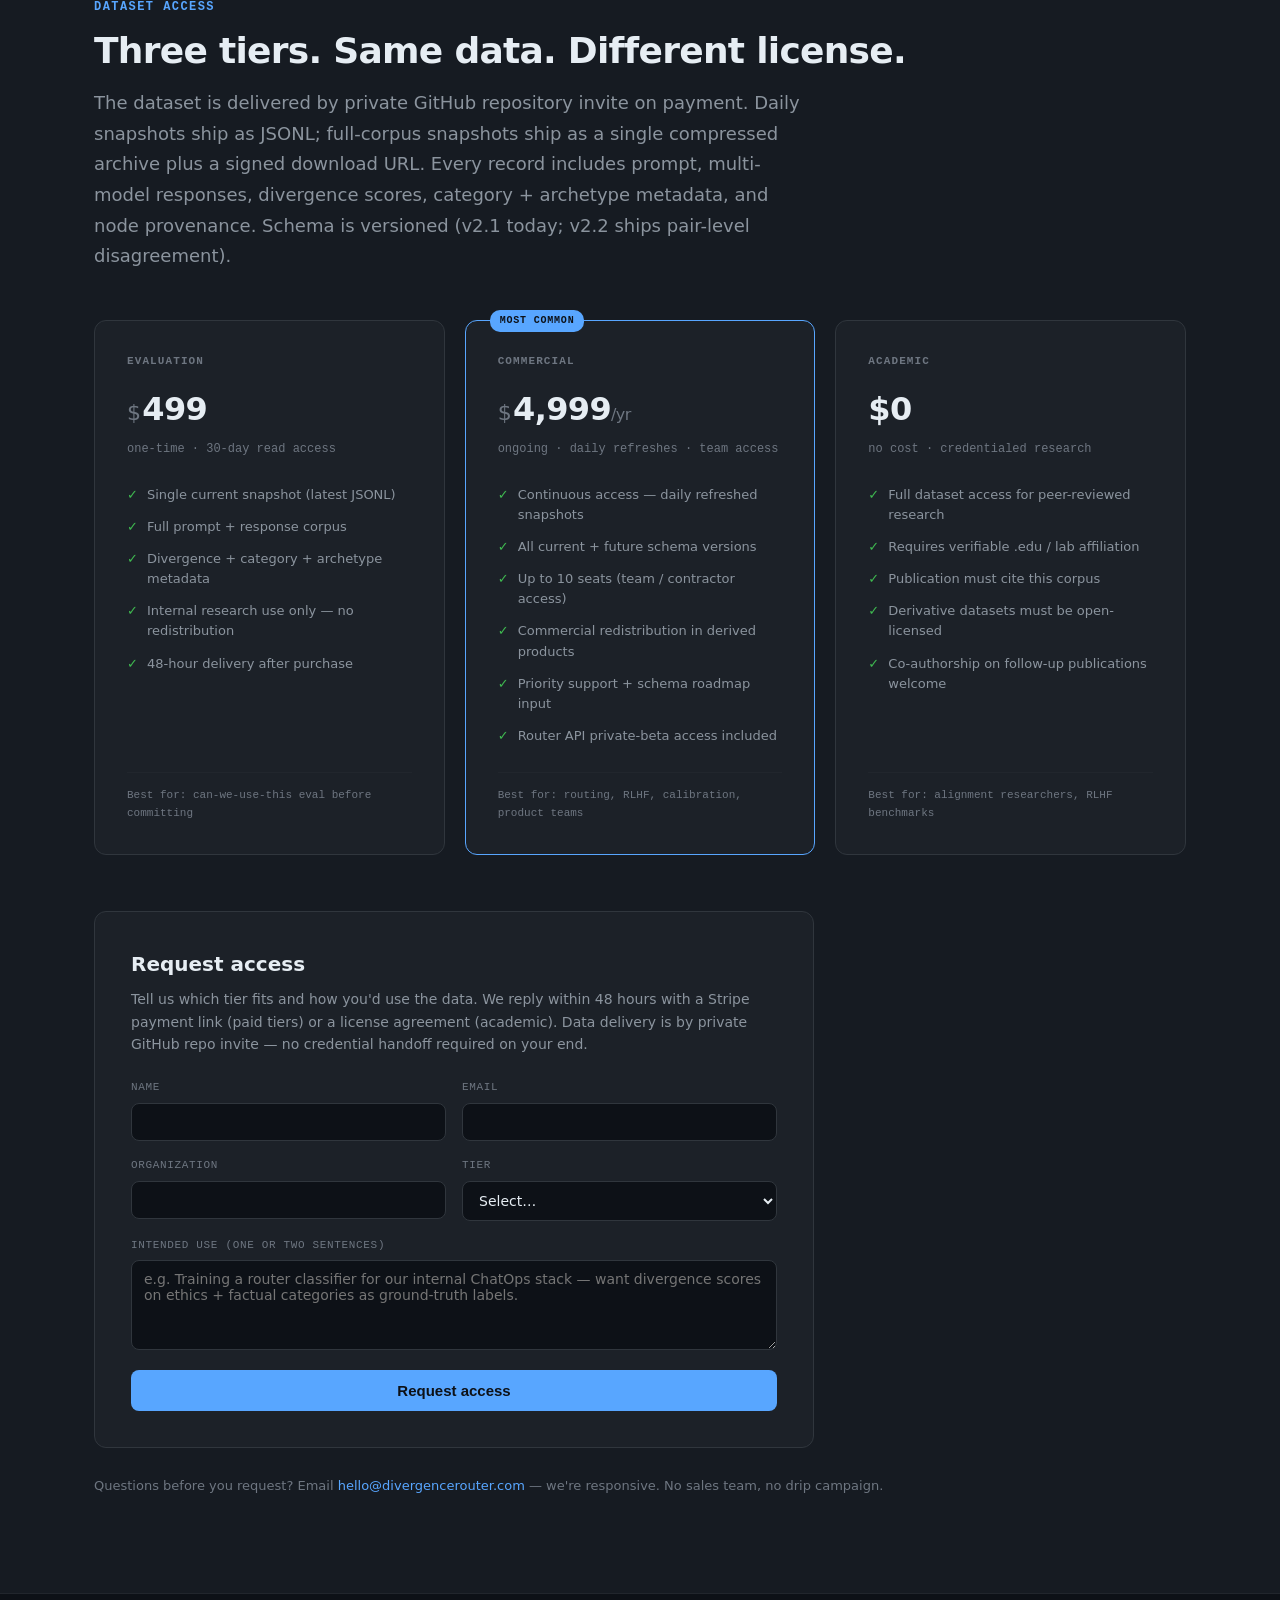
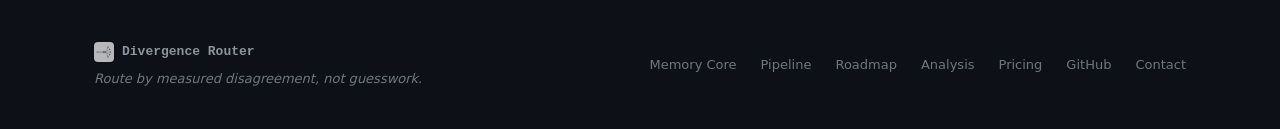
==== commit c51dcb39: "Add dataset access (3 tiers + Netlify form) + live pipeline status New sections on homepage: - Pipel" ====
--- a/index.html
+++ b/index.html
@@ -134,6 +134,60 @@
     .product-bullets li::before { content: "›"; position: absolute; left: 0; color: var(--blue); font-family: var(--mono); font-weight: 700; }
     .product-status { font-family: var(--mono); font-size: 11px; color: var(--text-subtle); letter-spacing: .04em; text-transform: uppercase; padding-top: 12px; border-top: 1px solid var(--border-subtle); }
 
+    /* Roadmap / live-stats */
+    .live-strip { display:grid; grid-template-columns:repeat(auto-fit,minmax(180px,1fr)); gap:0; border:1px solid var(--border); border-radius:var(--radius-lg); overflow:hidden; margin-top:40px; background:var(--bg-card); }
+    .live-stat { padding:24px 20px; border-right:1px solid var(--border); }
+    .live-stat:last-child { border-right:none; }
+    .live-stat-label { font-family:var(--mono); font-size:10px; letter-spacing:.1em; text-transform:uppercase; color:var(--text-subtle); margin-bottom:8px; display:flex; align-items:center; gap:6px; }
+    .live-dot { width:6px; height:6px; background:var(--green); border-radius:50%; animation:pulse 2s ease infinite; }
+    .live-stat-val { font-family:var(--mono); font-size:26px; font-weight:800; color:var(--green); letter-spacing:-.02em; line-height:1; margin-bottom:4px; }
+    .live-stat-sub { font-size:11px; color:var(--text-subtle); font-family:var(--mono); }
+    .live-updated { font-family:var(--mono); font-size:11px; color:var(--text-subtle); margin-top:12px; text-align:right; }
+
+    .roadmap-grid { display:grid; grid-template-columns:repeat(auto-fit,minmax(280px,1fr)); gap:20px; margin-top:48px; }
+    .roadmap-card { background:var(--bg-card); border:1px solid var(--border); border-radius:var(--radius-lg); padding:28px; }
+    .roadmap-tag { font-family:var(--mono); font-size:10px; font-weight:700; letter-spacing:.1em; text-transform:uppercase; color:var(--blue); margin-bottom:12px; }
+    .roadmap-title { font-size:17px; font-weight:700; margin-bottom:16px; color:var(--text); line-height:1.3; }
+    .roadmap-list { list-style:none; padding:0; margin:0; }
+    .roadmap-list li { font-size:13px; color:var(--text-muted); padding:6px 0; border-bottom:1px dashed var(--border-subtle); display:flex; justify-content:space-between; gap:12px; }
+    .roadmap-list li:last-child { border-bottom:none; }
+    .roadmap-list li .chip { font-family:var(--mono); font-size:10px; color:var(--text-subtle); text-transform:uppercase; letter-spacing:.05em; white-space:nowrap; }
+    .roadmap-list li .chip.live { color:var(--green); }
+    .roadmap-list li .chip.soon { color:var(--yellow); }
+    .roadmap-list li .chip.target { color:var(--blue); }
+
+    /* Access / pricing */
+    .tier-grid { display:grid; grid-template-columns:repeat(auto-fit,minmax(280px,1fr)); gap:20px; margin:48px 0 56px; }
+    .tier-card { background:var(--bg-card); border:1px solid var(--border); border-radius:var(--radius-lg); padding:32px; display:flex; flex-direction:column; position:relative; }
+    .tier-card.featured { border-color:var(--blue); }
+    .tier-card.featured::before { content:"Most common"; position:absolute; top:-11px; left:24px; background:var(--blue); color:#0d1117; font-family:var(--mono); font-size:10px; font-weight:700; letter-spacing:.08em; text-transform:uppercase; padding:3px 10px; border-radius:10px; }
+    .tier-name { font-family:var(--mono); font-size:11px; font-weight:700; letter-spacing:.1em; text-transform:uppercase; color:var(--text-subtle); margin-bottom:14px; }
+    .tier-price { font-size:32px; font-weight:800; letter-spacing:-.02em; margin-bottom:4px; color:var(--text); }
+    .tier-price .currency { color:var(--text-subtle); font-weight:500; font-size:22px; margin-right:2px; }
+    .tier-price-sub { font-size:12px; color:var(--text-subtle); font-family:var(--mono); margin-bottom:20px; }
+    .tier-bullets { list-style:none; padding:0; margin:0 0 20px; flex:1; }
+    .tier-bullets li { font-size:13px; color:var(--text-muted); padding:6px 0 6px 20px; position:relative; line-height:1.55; }
+    .tier-bullets li::before { content:"✓"; position:absolute; left:0; color:var(--green); font-weight:700; }
+    .tier-foot { font-family:var(--mono); font-size:11px; color:var(--text-subtle); padding-top:14px; border-top:1px solid var(--border-subtle); }
+
+    .access-form { background:var(--bg-card); border:1px solid var(--border); border-radius:var(--radius-lg); padding:36px; max-width:720px; }
+    .access-form h3 { font-size:20px; font-weight:700; margin-bottom:8px; color:var(--text); }
+    .access-form p.note { font-size:14px; color:var(--text-muted); margin-bottom:24px; }
+    .form-row { display:grid; grid-template-columns:1fr 1fr; gap:16px; margin-bottom:16px; }
+    .form-field { display:flex; flex-direction:column; gap:6px; }
+    .form-field.full { grid-column:1 / -1; }
+    .form-field label { font-family:var(--mono); font-size:11px; letter-spacing:.06em; text-transform:uppercase; color:var(--text-subtle); }
+    .form-field input, .form-field select, .form-field textarea {
+      background:var(--bg); border:1px solid var(--border); border-radius:var(--radius);
+      color:var(--text); font-family:var(--sans); font-size:14px; padding:10px 12px;
+      transition:border-color var(--transition);
+    }
+    .form-field input:focus, .form-field select:focus, .form-field textarea:focus {
+      outline:none; border-color:var(--blue);
+    }
+    .form-field textarea { resize:vertical; min-height:90px; font-family:var(--sans); }
+    .form-hp { position:absolute; left:-9999px; opacity:0; pointer-events:none; }
+
     /* Footer */
     footer { background: var(--bg); border-top: 1px solid var(--border-subtle); padding: 48px 0 40px; }
     .footer-inner { display: flex; flex-wrap: wrap; align-items: center; justify-content: space-between; gap: 24px; }
@@ -186,10 +240,11 @@
     <ul class="nav-links">
       <li><a href="#thesis">Thesis</a></li>
       <li><a href="#data">Data</a></li>
+      <li><a href="#roadmap">Roadmap</a></li>
       <li><a href="#findings">Findings</a></li>
-      <li><a href="#products">Products</a></li>
+      <li><a href="#access">Pricing</a></li>
       <li><a href="/amc/">Memory Core</a></li>
-      <li><a href="mailto:hello@divergencerouter.com" class="nav-cta">Get access →</a></li>
+      <li><a href="#access" class="nav-cta">Get access →</a></li>
     </ul>
   </div>
 </nav>
@@ -197,24 +252,24 @@
 <!-- ─── Hero ─────────────────────────────────────────── -->
 <section id="hero">
   <div class="container">
-    <div class="hero-eyebrow">Pipeline live · 4 nodes · 2,355 shards and growing</div>
+    <div class="hero-eyebrow">Pipeline live · 4 nodes · <span data-stat="shards">2,485</span> shards and growing</div>
     <h1 class="hero-headline">
       Open-source models disagree.<br>
       We measured it. Now you can <em>route by it</em>.
     </h1>
     <p class="hero-sub">
-      Every AI team quietly pays frontier prices for prompts where a 7B open model would have been identical. And every team quietly ships a cheap model into the 30% of prompts where model choice actually changes the answer. We built the empirical data — 74,985 prompts, 309,398 model inferences — to tell you which is which.
+      Every AI team quietly pays frontier prices for prompts where a 7B open model would have been identical. And every team quietly ships a cheap model into the 30% of prompts where model choice actually changes the answer. We built the empirical data — and we add to it every fifteen minutes.
     </p>
 
     <div class="hero-stats reveal-stagger">
-      <div class="hero-stat"><div class="hero-stat-num">74,985</div><div class="hero-stat-label">prompts measured</div></div>
-      <div class="hero-stat"><div class="hero-stat-num">309,398</div><div class="hero-stat-label">model inferences</div></div>
-      <div class="hero-stat"><div class="hero-stat-num">29.23%</div><div class="hero-stat-label">high-divergence</div></div>
-      <div class="hero-stat"><div class="hero-stat-num">4</div><div class="hero-stat-label">continuous nodes</div></div>
+      <div class="hero-stat"><div class="hero-stat-num" data-stat="prompts">74,985</div><div class="hero-stat-label">prompts measured</div></div>
+      <div class="hero-stat"><div class="hero-stat-num" data-stat="inferences">309,398</div><div class="hero-stat-label">model inferences</div></div>
+      <div class="hero-stat"><div class="hero-stat-num" data-stat="high_div_pct">29.23%</div><div class="hero-stat-label">high-divergence</div></div>
+      <div class="hero-stat"><div class="hero-stat-num" data-stat="nodes">4</div><div class="hero-stat-label">continuous nodes</div></div>
     </div>
 
     <div class="cta-row">
-      <a href="mailto:hello@divergencerouter.com?subject=Dataset%20access" class="btn btn-primary">Get dataset access</a>
+      <a href="#access" class="btn btn-primary">Get dataset access</a>
       <a href="#findings" class="btn btn-secondary">See findings</a>
     </div>
   </div>
@@ -292,6 +347,87 @@
         <div class="pipeline-step-body">Continuous aggregation into category-level and model-pair-level stats. Sentinel monitors throughput + quality every 2h. Analysis regenerated daily into category ranking + pair-disagreement tables.</div>
       </div>
     </div>
+  </div>
+</section>
+
+<!-- ─── Roadmap / Live status ─────────────────────────────── -->
+<section id="roadmap">
+  <div class="container">
+    <div class="section-label">Pipeline — Live</div>
+    <h2 class="section-title">This dataset isn't a snapshot. It's a compounding asset.</h2>
+    <p class="section-sub">
+      Every 15 minutes, the pipeline writes new prompt-response shards to disk. The counters below refresh from the live corpus. Below them: the model roster we're running today, what we're adding next, and the scale target that makes this dataset meaningfully bigger than any public divergence benchmark.
+    </p>
+
+    <div class="live-strip reveal">
+      <div class="live-stat">
+        <div class="live-stat-label"><span class="live-dot"></span>Prompts</div>
+        <div class="live-stat-val" data-stat="prompts">74,985</div>
+        <div class="live-stat-sub">cumulative</div>
+      </div>
+      <div class="live-stat">
+        <div class="live-stat-label"><span class="live-dot"></span>Inferences</div>
+        <div class="live-stat-val" data-stat="inferences">309,398</div>
+        <div class="live-stat-sub">across 7 model families</div>
+      </div>
+      <div class="live-stat">
+        <div class="live-stat-label"><span class="live-dot"></span>Shards</div>
+        <div class="live-stat-val" data-stat="shards">2,485</div>
+        <div class="live-stat-sub">30-prompt chunks on disk</div>
+      </div>
+      <div class="live-stat">
+        <div class="live-stat-label"><span class="live-dot"></span>Throughput</div>
+        <div class="live-stat-val" data-stat="throughput_24h">~2.1k</div>
+        <div class="live-stat-sub">prompts / 24h (4-node sum)</div>
+      </div>
+    </div>
+    <div class="live-updated">Last refresh: <span data-stat="updated_human">—</span> · Auto-updates every 15 min · <a href="/stats.json" style="color:var(--text-subtle);">stats.json</a></div>
+
+    <div class="roadmap-grid reveal-stagger">
+      <div class="roadmap-card">
+        <div class="roadmap-tag">Model roster · today</div>
+        <div class="roadmap-title">Seven model families, continuous fan-out</div>
+        <ul class="roadmap-list">
+          <li>Qwen 2.5 7B <span class="chip live">live</span></li>
+          <li>Mistral 7B <span class="chip live">live</span></li>
+          <li>Llama 3.1 8B <span class="chip live">live</span></li>
+          <li>Phi-3 Medium <span class="chip live">live</span></li>
+          <li>DeepSeek 7B <span class="chip live">live</span></li>
+          <li>Yi 6B <span class="chip live">live</span></li>
+          <li>Bonsai 8B / 4B / 1.7B <span class="chip live">live</span></li>
+        </ul>
+      </div>
+
+      <div class="roadmap-card">
+        <div class="roadmap-tag">Expanding fleet · next 90 days</div>
+        <div class="roadmap-title">Six more families, frontier-class open weights</div>
+        <ul class="roadmap-list">
+          <li>Qwen 3 7B / 14B <span class="chip soon">Q2</span></li>
+          <li>DeepSeek V3 distill <span class="chip soon">Q2</span></li>
+          <li>Llama 4 when released <span class="chip soon">Q2–Q3</span></li>
+          <li>GLM 4.6 9B <span class="chip soon">Q2</span></li>
+          <li>Granite 3 8B <span class="chip soon">Q2</span></li>
+          <li>Phi-4 14B <span class="chip soon">Q3</span></li>
+        </ul>
+      </div>
+
+      <div class="roadmap-card">
+        <div class="roadmap-tag">Scale target · EOY 2026</div>
+        <div class="roadmap-title">500k prompts, 13-model fan-out default</div>
+        <ul class="roadmap-list">
+          <li>Prompts <span class="chip target">75k → 500k</span></li>
+          <li>Model families <span class="chip target">7 → 13</span></li>
+          <li>13-model fan-out share <span class="chip target">1.4% → 50%</span></li>
+          <li>Daily throughput <span class="chip target">2k → 20k</span></li>
+          <li>Schema <span class="chip target">v2.1 → v2.3</span></li>
+          <li>Pair-level disagreement tables <span class="chip soon">v2.2</span></li>
+        </ul>
+      </div>
+    </div>
+
+    <p style="margin-top:32px; font-size:13px; color:var(--text-subtle);">
+      Expansion pace and model additions are tracked publicly in <a href="https://github.com/atw4757-byte/divergence-router/blob/main/CHANGELOG.md" target="_blank" rel="noopener">CHANGELOG.md</a>. New families are added monthly.
+    </p>
   </div>
 </section>
 
@@ -423,7 +559,7 @@
           <li>Hardware provenance (which node, which models)</li>
           <li>Commercial and academic licenses</li>
         </ul>
-        <div class="product-status">Status · taking licensing inquiries</div>
+        <div class="product-status"><a href="#access">See pricing & request access →</a></div>
       </div>
 
       <div class="product-card">
@@ -438,7 +574,7 @@
           <li>Full divergence trace on every routed call</li>
           <li>Ensemble mode for compliance-sensitive categories</li>
         </ul>
-        <div class="product-status">Status · private beta, waitlist open</div>
+        <div class="product-status"><a href="#access">Included with Commercial tier →</a></div>
       </div>
 
       <div class="product-card">
@@ -456,6 +592,111 @@
         <div class="product-status"><a href="/amc/">See benchmark →</a></div>
       </div>
     </div>
+  </div>
+</section>
+
+<!-- ─── Access / Pricing ─────────────────────────────────── -->
+<section id="access">
+  <div class="container">
+    <div class="section-label">Dataset access</div>
+    <h2 class="section-title">Three tiers. Same data. Different license.</h2>
+    <p class="section-sub">
+      The dataset is delivered by private GitHub repository invite on payment. Daily snapshots ship as JSONL; full-corpus snapshots ship as a single compressed archive plus a signed download URL. Every record includes prompt, multi-model responses, divergence scores, category + archetype metadata, and node provenance. Schema is versioned (v2.1 today; v2.2 ships pair-level disagreement).
+    </p>
+
+    <div class="tier-grid reveal-stagger">
+      <div class="tier-card">
+        <div class="tier-name">Evaluation</div>
+        <div class="tier-price"><span class="currency">$</span>499</div>
+        <div class="tier-price-sub">one-time · 30-day read access</div>
+        <ul class="tier-bullets">
+          <li>Single current snapshot (latest JSONL)</li>
+          <li>Full prompt + response corpus</li>
+          <li>Divergence + category + archetype metadata</li>
+          <li>Internal research use only — no redistribution</li>
+          <li>48-hour delivery after purchase</li>
+        </ul>
+        <div class="tier-foot">Best for: can-we-use-this eval before committing</div>
+      </div>
+
+      <div class="tier-card featured">
+        <div class="tier-name">Commercial</div>
+        <div class="tier-price"><span class="currency">$</span>4,999<span style="font-size:16px; color:var(--text-subtle); font-weight:500">/yr</span></div>
+        <div class="tier-price-sub">ongoing · daily refreshes · team access</div>
+        <ul class="tier-bullets">
+          <li>Continuous access — daily refreshed snapshots</li>
+          <li>All current + future schema versions</li>
+          <li>Up to 10 seats (team / contractor access)</li>
+          <li>Commercial redistribution in derived products</li>
+          <li>Priority support + schema roadmap input</li>
+          <li>Router API private-beta access included</li>
+        </ul>
+        <div class="tier-foot">Best for: routing, RLHF, calibration, product teams</div>
+      </div>
+
+      <div class="tier-card">
+        <div class="tier-name">Academic</div>
+        <div class="tier-price">$0</div>
+        <div class="tier-price-sub">no cost · credentialed research</div>
+        <ul class="tier-bullets">
+          <li>Full dataset access for peer-reviewed research</li>
+          <li>Requires verifiable .edu / lab affiliation</li>
+          <li>Publication must cite this corpus</li>
+          <li>Derivative datasets must be open-licensed</li>
+          <li>Co-authorship on follow-up publications welcome</li>
+        </ul>
+        <div class="tier-foot">Best for: alignment researchers, RLHF benchmarks</div>
+      </div>
+    </div>
+
+    <div class="access-form">
+      <h3>Request access</h3>
+      <p class="note">Tell us which tier fits and how you'd use the data. We reply within 48 hours with a Stripe payment link (paid tiers) or a license agreement (academic). Data delivery is by private GitHub repo invite — no credential handoff required on your end.</p>
+
+      <form name="dataset-access" method="POST" data-netlify="true" data-netlify-honeypot="bot-field" action="/data-thanks.html">
+        <input type="hidden" name="form-name" value="dataset-access">
+        <input type="text" name="bot-field" class="form-hp" tabindex="-1" autocomplete="off">
+
+        <div class="form-row">
+          <div class="form-field">
+            <label for="name">Name</label>
+            <input type="text" id="name" name="name" required>
+          </div>
+          <div class="form-field">
+            <label for="email">Email</label>
+            <input type="email" id="email" name="email" required>
+          </div>
+        </div>
+
+        <div class="form-row">
+          <div class="form-field">
+            <label for="org">Organization</label>
+            <input type="text" id="org" name="org" required>
+          </div>
+          <div class="form-field">
+            <label for="tier">Tier</label>
+            <select id="tier" name="tier" required>
+              <option value="">Select…</option>
+              <option value="evaluation">Evaluation ($499)</option>
+              <option value="commercial">Commercial ($4,999/yr)</option>
+              <option value="academic">Academic (free, credentialed)</option>
+              <option value="custom">Custom / enterprise</option>
+            </select>
+          </div>
+        </div>
+
+        <div class="form-field full" style="margin-bottom:20px;">
+          <label for="use">Intended use (one or two sentences)</label>
+          <textarea id="use" name="use" required placeholder="e.g. Training a router classifier for our internal ChatOps stack — want divergence scores on ethics + factual categories as ground-truth labels."></textarea>
+        </div>
+
+        <button type="submit" class="btn btn-primary" style="width:100%; justify-content:center;">Request access</button>
+      </form>
+    </div>
+
+    <p style="margin-top:28px; font-size:13px; color:var(--text-subtle);">
+      Questions before you request? Email <a href="mailto:hello@divergencerouter.com">hello@divergencerouter.com</a> — we're responsive. No sales team, no drip campaign.
+    </p>
   </div>
 </section>
 
@@ -474,7 +715,9 @@
       <div class="footer-links">
         <a href="/amc/">Memory Core</a>
         <a href="#data">Pipeline</a>
-        <a href="#findings">Findings</a>
+        <a href="#roadmap">Roadmap</a>
+        <a href="/analysis/">Analysis</a>
+        <a href="#access">Pricing</a>
         <a href="https://github.com/atw4757-byte/divergence-router" target="_blank" rel="noopener">GitHub</a>
         <a href="mailto:hello@divergencerouter.com">Contact</a>
       </div>
@@ -512,6 +755,44 @@
   }, { threshold: 0.4 });
 
   sections.forEach(s => sectionObserver.observe(s));
+
+  // ── Live stats: fetch /stats.json and hydrate [data-stat] fields ──
+  function fmtNum(n) {
+    if (typeof n !== "number" || !isFinite(n)) return n;
+    if (Math.abs(n) >= 1000) return n.toLocaleString("en-US");
+    return String(n);
+  }
+  function fmtPct(n) { return (typeof n === "number") ? n.toFixed(2) + "%" : n; }
+  function fmtRelative(iso) {
+    if (!iso) return "—";
+    const t = new Date(iso).getTime();
+    if (!t) return "—";
+    const s = Math.max(0, Math.floor((Date.now() - t) / 1000));
+    if (s < 60) return s + "s ago";
+    if (s < 3600) return Math.floor(s/60) + "m ago";
+    if (s < 86400) return Math.floor(s/3600) + "h ago";
+    return Math.floor(s/86400) + "d ago";
+  }
+
+  fetch("/stats.json", { cache: "no-cache" })
+    .then(r => r.ok ? r.json() : null)
+    .then(stats => {
+      if (!stats) return;
+      const render = {
+        prompts: fmtNum(stats.prompts),
+        inferences: fmtNum(stats.inferences),
+        shards: fmtNum(stats.shards),
+        nodes: fmtNum(stats.nodes),
+        high_div_pct: fmtPct(stats.high_div_pct),
+        throughput_24h: stats.throughput_24h_human || "—",
+        updated_human: fmtRelative(stats.updated),
+      };
+      document.querySelectorAll("[data-stat]").forEach(el => {
+        const k = el.getAttribute("data-stat");
+        if (render[k] != null) el.textContent = render[k];
+      });
+    })
+    .catch(() => {});
 </script>
 
 </body>
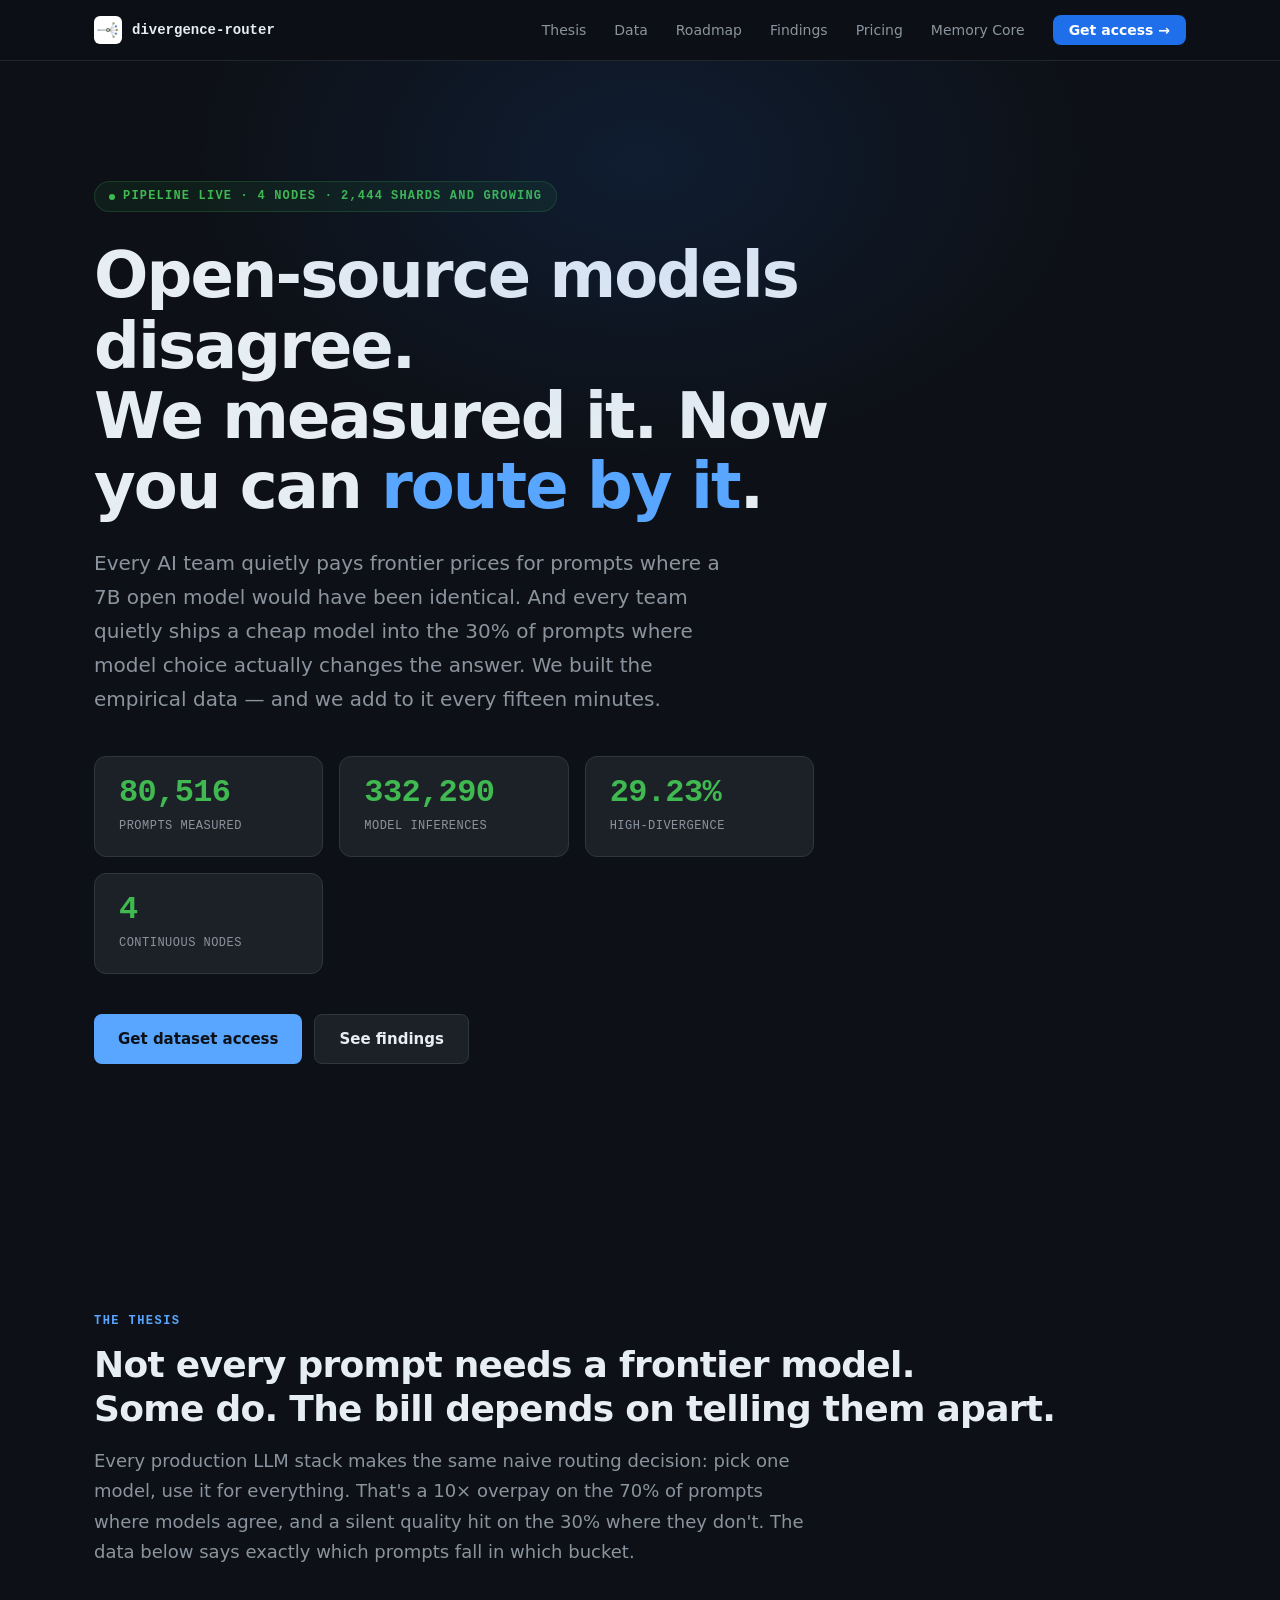
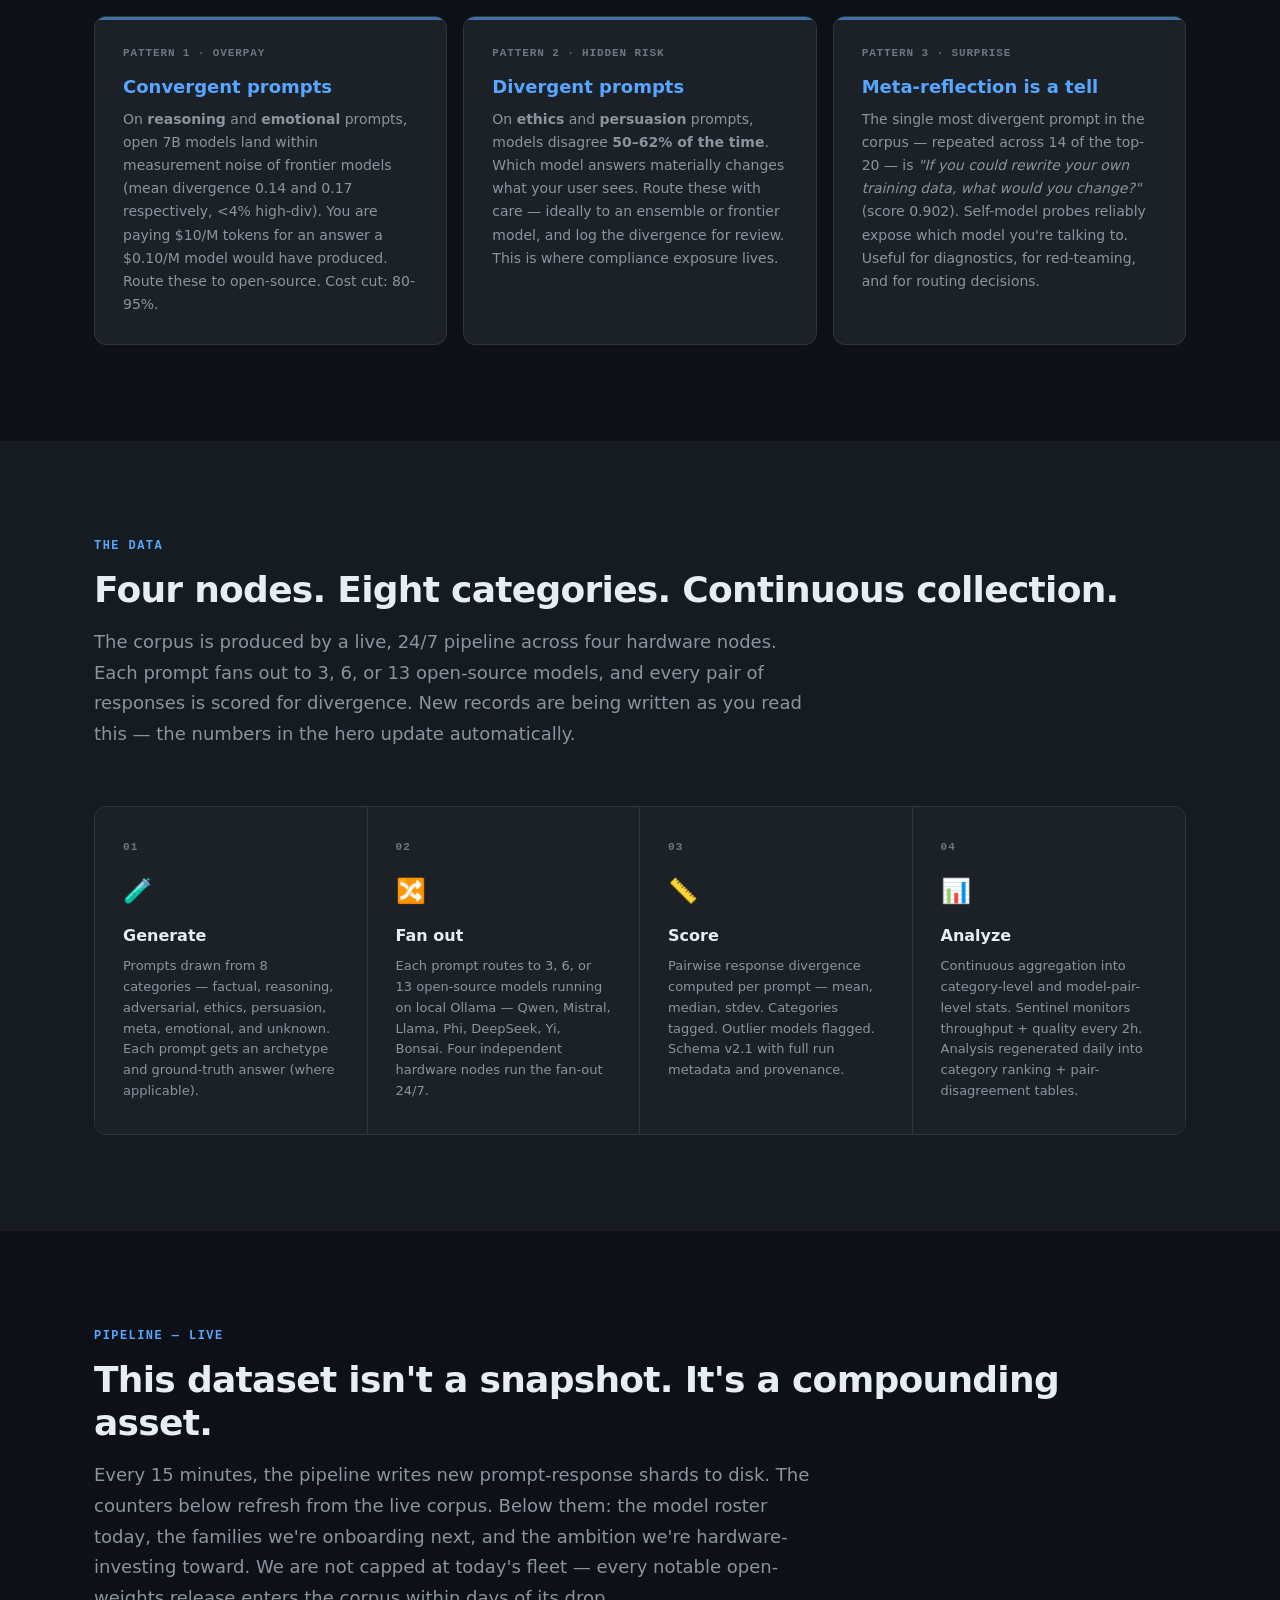
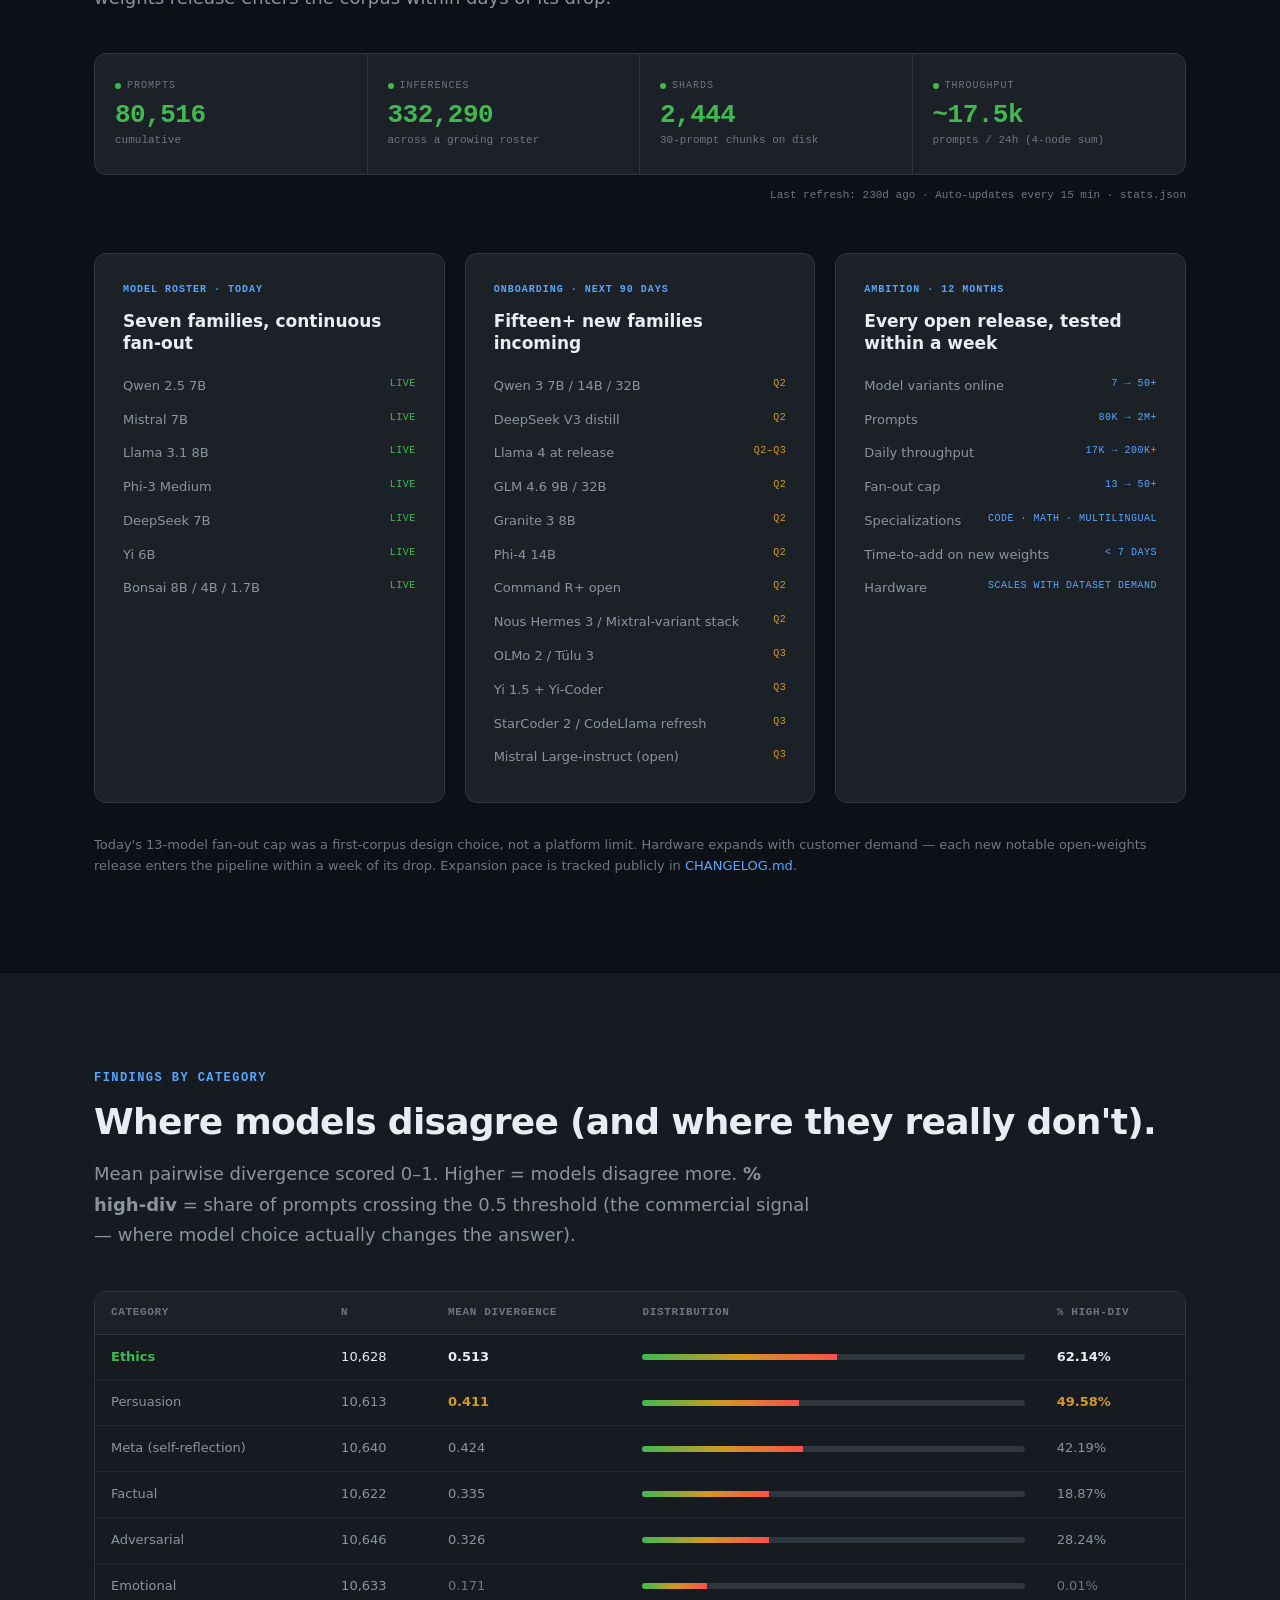
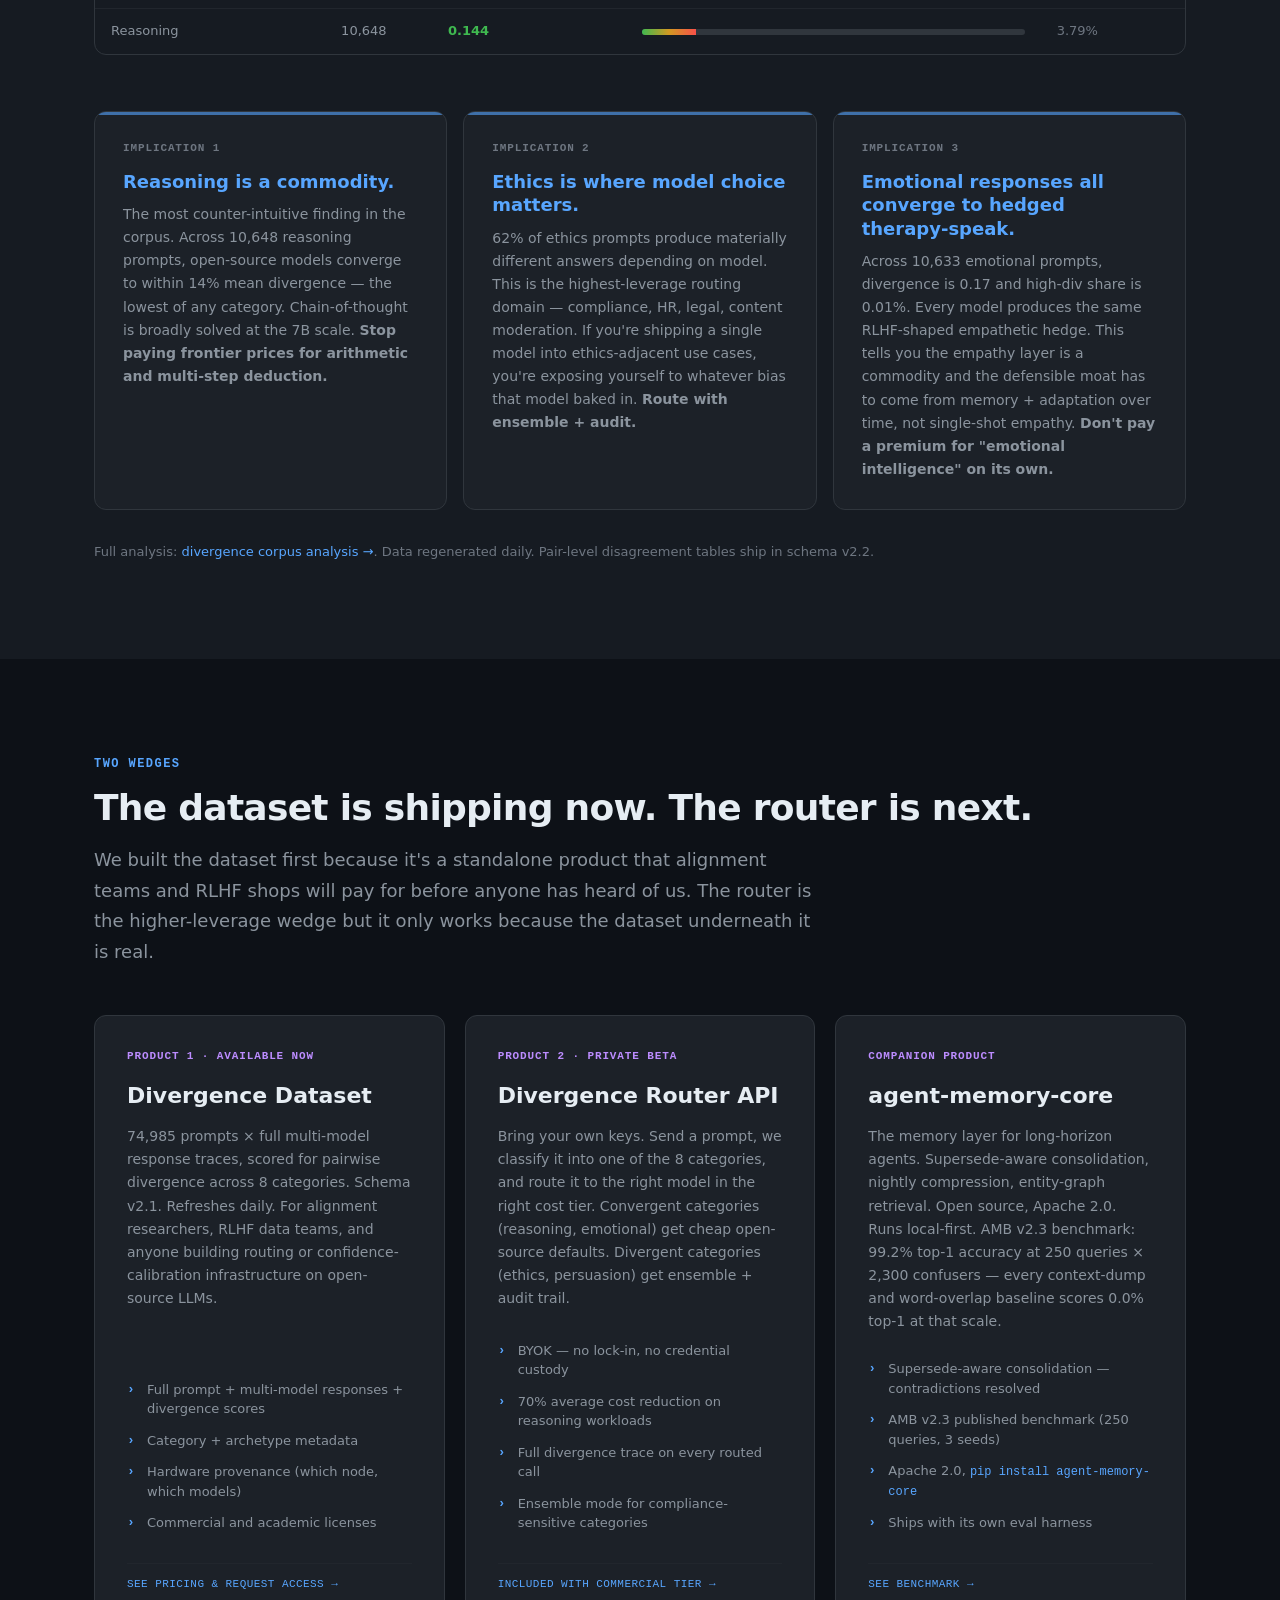
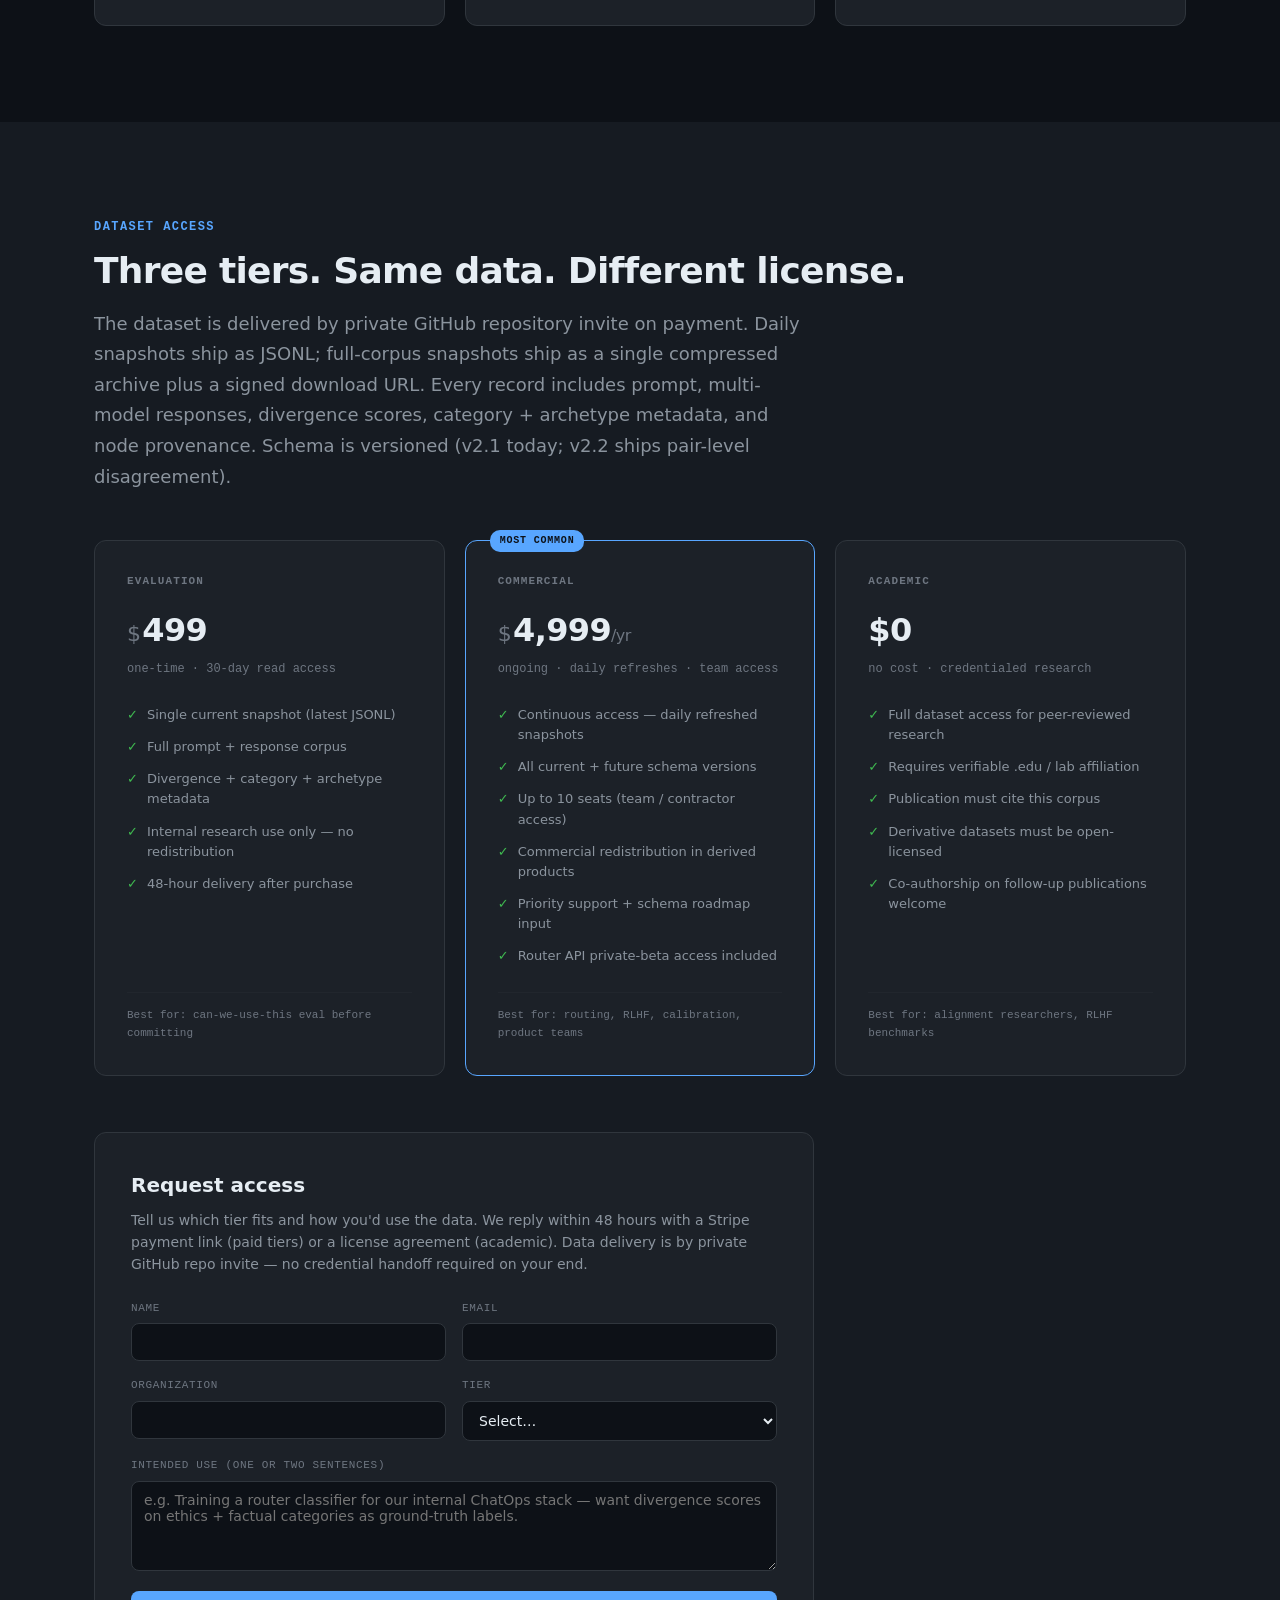
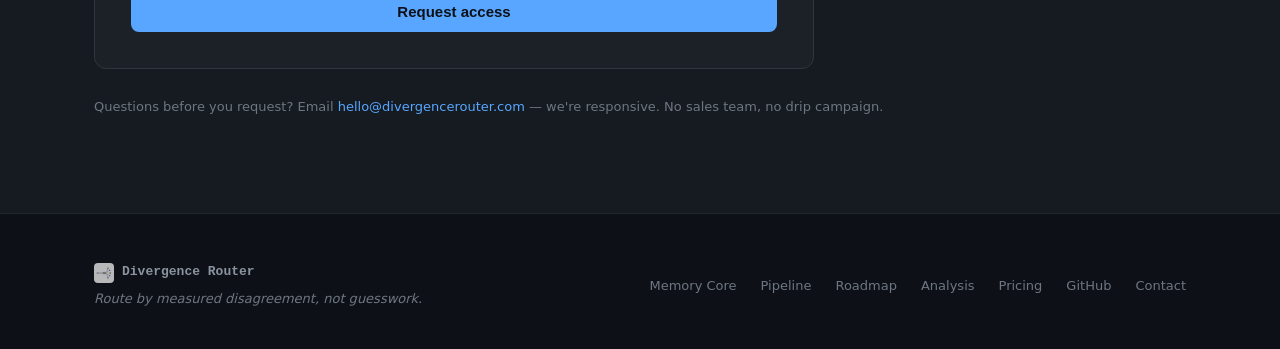
==== commit a0439fb0: "Aggressive model roadmap: 50+ variants in 12mo, 13 was first-corpus cap not platform limit Co-Author" ====
--- a/index.html
+++ b/index.html
@@ -356,7 +356,7 @@
     <div class="section-label">Pipeline — Live</div>
     <h2 class="section-title">This dataset isn't a snapshot. It's a compounding asset.</h2>
     <p class="section-sub">
-      Every 15 minutes, the pipeline writes new prompt-response shards to disk. The counters below refresh from the live corpus. Below them: the model roster we're running today, what we're adding next, and the scale target that makes this dataset meaningfully bigger than any public divergence benchmark.
+      Every 15 minutes, the pipeline writes new prompt-response shards to disk. The counters below refresh from the live corpus. Below them: the model roster today, the families we're onboarding next, and the ambition we're hardware-investing toward. We are not capped at today's fleet — every notable open-weights release enters the corpus within days of its drop.
     </p>
 
     <div class="live-strip reveal">
@@ -368,7 +368,7 @@
       <div class="live-stat">
         <div class="live-stat-label"><span class="live-dot"></span>Inferences</div>
         <div class="live-stat-val" data-stat="inferences">309,398</div>
-        <div class="live-stat-sub">across 7 model families</div>
+        <div class="live-stat-sub">across a growing roster</div>
       </div>
       <div class="live-stat">
         <div class="live-stat-label"><span class="live-dot"></span>Shards</div>
@@ -386,7 +386,7 @@
     <div class="roadmap-grid reveal-stagger">
       <div class="roadmap-card">
         <div class="roadmap-tag">Model roster · today</div>
-        <div class="roadmap-title">Seven model families, continuous fan-out</div>
+        <div class="roadmap-title">Seven families, continuous fan-out</div>
         <ul class="roadmap-list">
           <li>Qwen 2.5 7B <span class="chip live">live</span></li>
           <li>Mistral 7B <span class="chip live">live</span></li>
@@ -399,34 +399,41 @@
       </div>
 
       <div class="roadmap-card">
-        <div class="roadmap-tag">Expanding fleet · next 90 days</div>
-        <div class="roadmap-title">Six more families, frontier-class open weights</div>
+        <div class="roadmap-tag">Onboarding · next 90 days</div>
+        <div class="roadmap-title">Fifteen+ new families incoming</div>
         <ul class="roadmap-list">
-          <li>Qwen 3 7B / 14B <span class="chip soon">Q2</span></li>
+          <li>Qwen 3 7B / 14B / 32B <span class="chip soon">Q2</span></li>
           <li>DeepSeek V3 distill <span class="chip soon">Q2</span></li>
-          <li>Llama 4 when released <span class="chip soon">Q2–Q3</span></li>
-          <li>GLM 4.6 9B <span class="chip soon">Q2</span></li>
+          <li>Llama 4 at release <span class="chip soon">Q2–Q3</span></li>
+          <li>GLM 4.6 9B / 32B <span class="chip soon">Q2</span></li>
           <li>Granite 3 8B <span class="chip soon">Q2</span></li>
-          <li>Phi-4 14B <span class="chip soon">Q3</span></li>
+          <li>Phi-4 14B <span class="chip soon">Q2</span></li>
+          <li>Command R+ open <span class="chip soon">Q2</span></li>
+          <li>Nous Hermes 3 / Mixtral-variant stack <span class="chip soon">Q2</span></li>
+          <li>OLMo 2 / Tülu 3 <span class="chip soon">Q3</span></li>
+          <li>Yi 1.5 + Yi-Coder <span class="chip soon">Q3</span></li>
+          <li>StarCoder 2 / CodeLlama refresh <span class="chip soon">Q3</span></li>
+          <li>Mistral Large-instruct (open) <span class="chip soon">Q3</span></li>
         </ul>
       </div>
 
       <div class="roadmap-card">
-        <div class="roadmap-tag">Scale target · EOY 2026</div>
-        <div class="roadmap-title">500k prompts, 13-model fan-out default</div>
+        <div class="roadmap-tag">Ambition · 12 months</div>
+        <div class="roadmap-title">Every open release, tested within a week</div>
         <ul class="roadmap-list">
-          <li>Prompts <span class="chip target">75k → 500k</span></li>
-          <li>Model families <span class="chip target">7 → 13</span></li>
-          <li>13-model fan-out share <span class="chip target">1.4% → 50%</span></li>
-          <li>Daily throughput <span class="chip target">2k → 20k</span></li>
-          <li>Schema <span class="chip target">v2.1 → v2.3</span></li>
-          <li>Pair-level disagreement tables <span class="chip soon">v2.2</span></li>
+          <li>Model variants online <span class="chip target">7 → 50+</span></li>
+          <li>Prompts <span class="chip target">80k → 2M+</span></li>
+          <li>Daily throughput <span class="chip target">17k → 200k+</span></li>
+          <li>Fan-out cap <span class="chip target">13 → 50+</span></li>
+          <li>Specializations <span class="chip target">code · math · multilingual</span></li>
+          <li>Time-to-add on new weights <span class="chip target">&lt; 7 days</span></li>
+          <li>Hardware <span class="chip target">scales with dataset demand</span></li>
         </ul>
       </div>
     </div>
 
     <p style="margin-top:32px; font-size:13px; color:var(--text-subtle);">
-      Expansion pace and model additions are tracked publicly in <a href="https://github.com/atw4757-byte/divergence-router/blob/main/CHANGELOG.md" target="_blank" rel="noopener">CHANGELOG.md</a>. New families are added monthly.
+      Today's 13-model fan-out cap was a first-corpus design choice, not a platform limit. Hardware expands with customer demand — each new notable open-weights release enters the pipeline within a week of its drop. Expansion pace is tracked publicly in <a href="https://github.com/atw4757-byte/divergence-router/blob/main/CHANGELOG.md" target="_blank" rel="noopener">CHANGELOG.md</a>.
     </p>
   </div>
 </section>
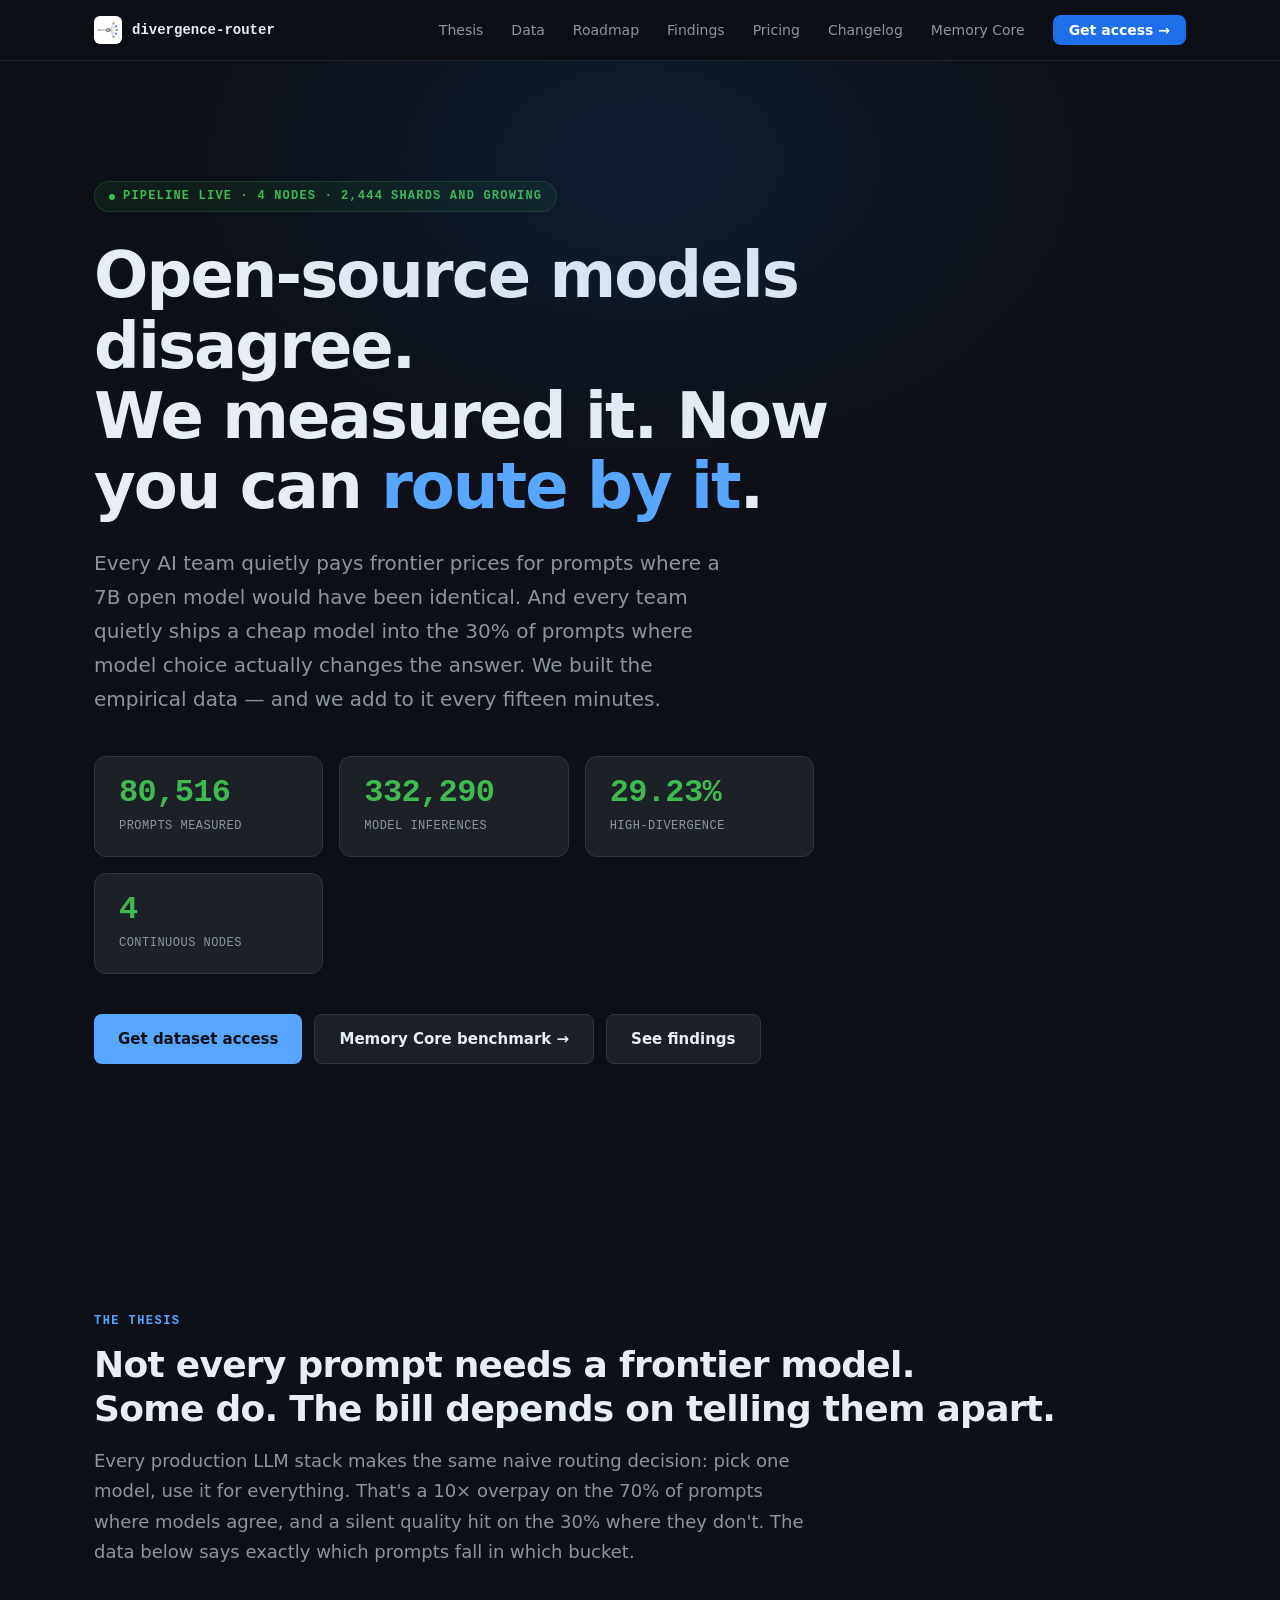
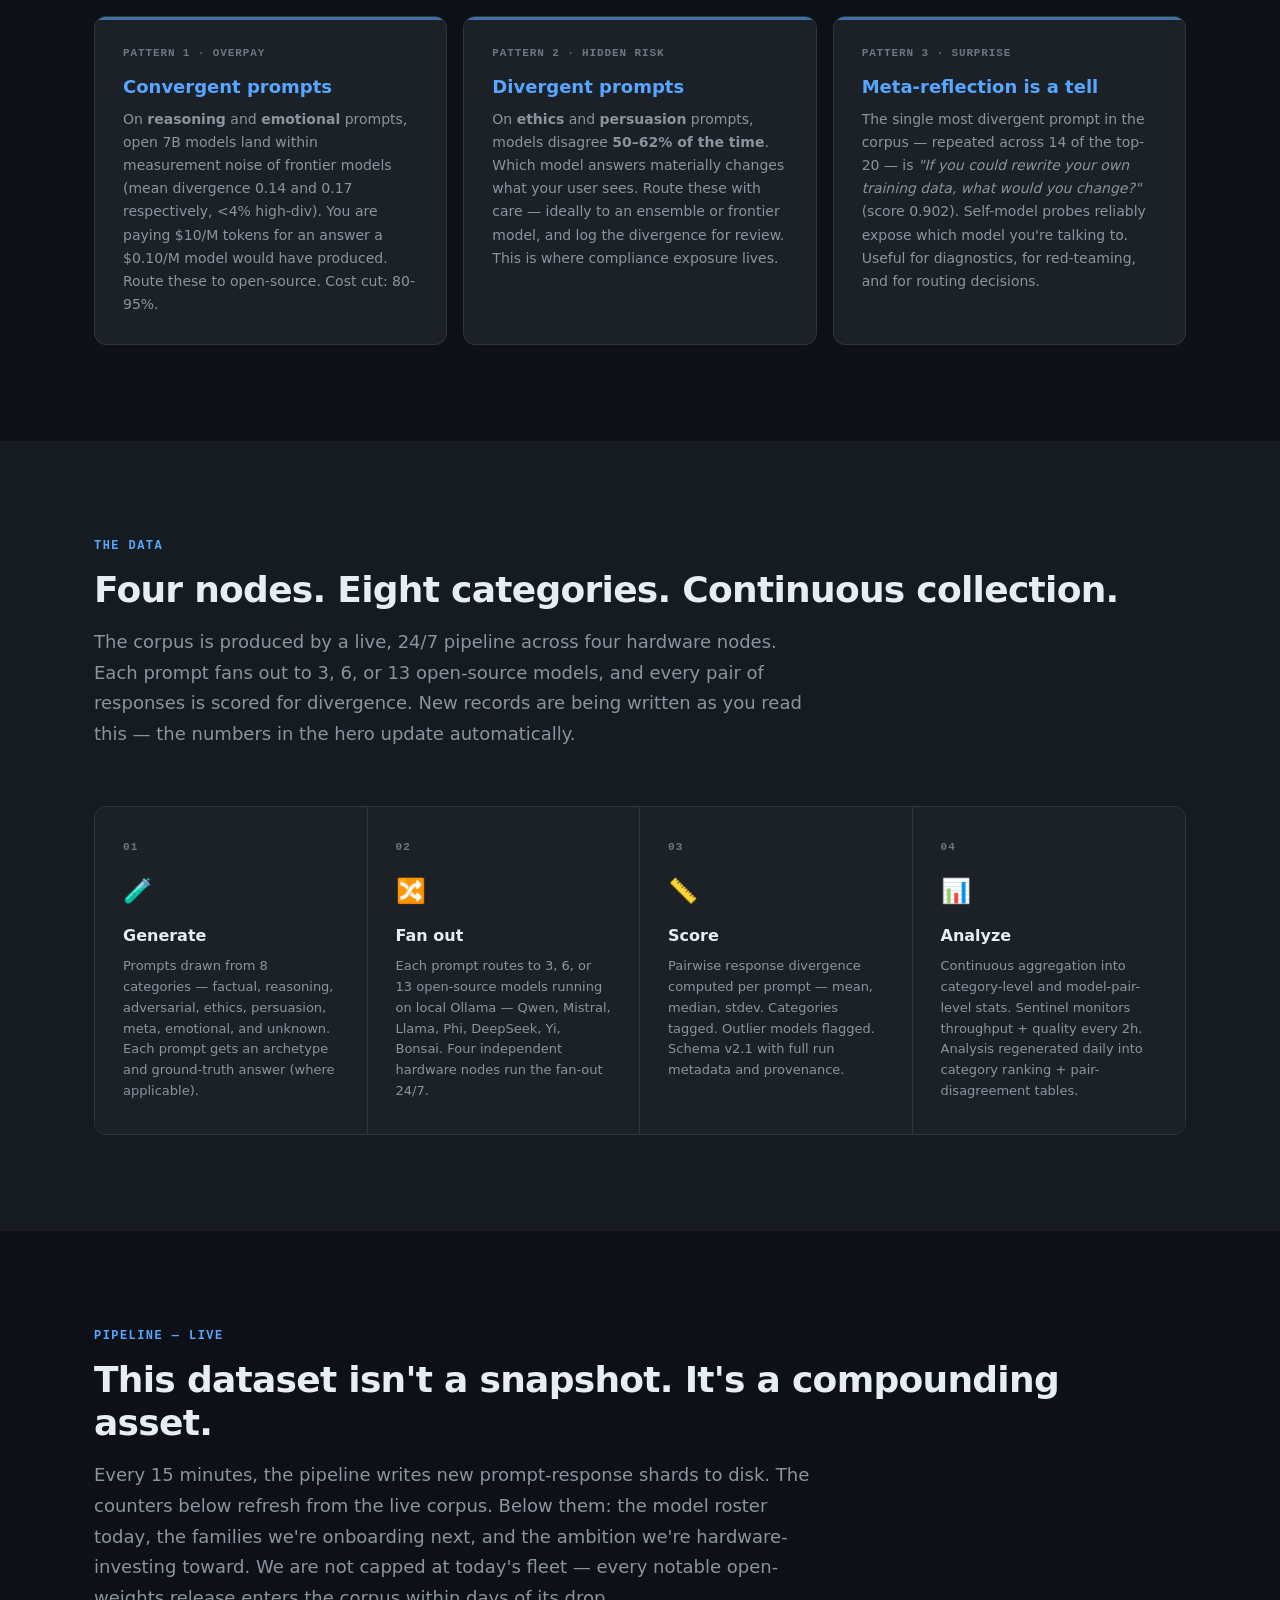
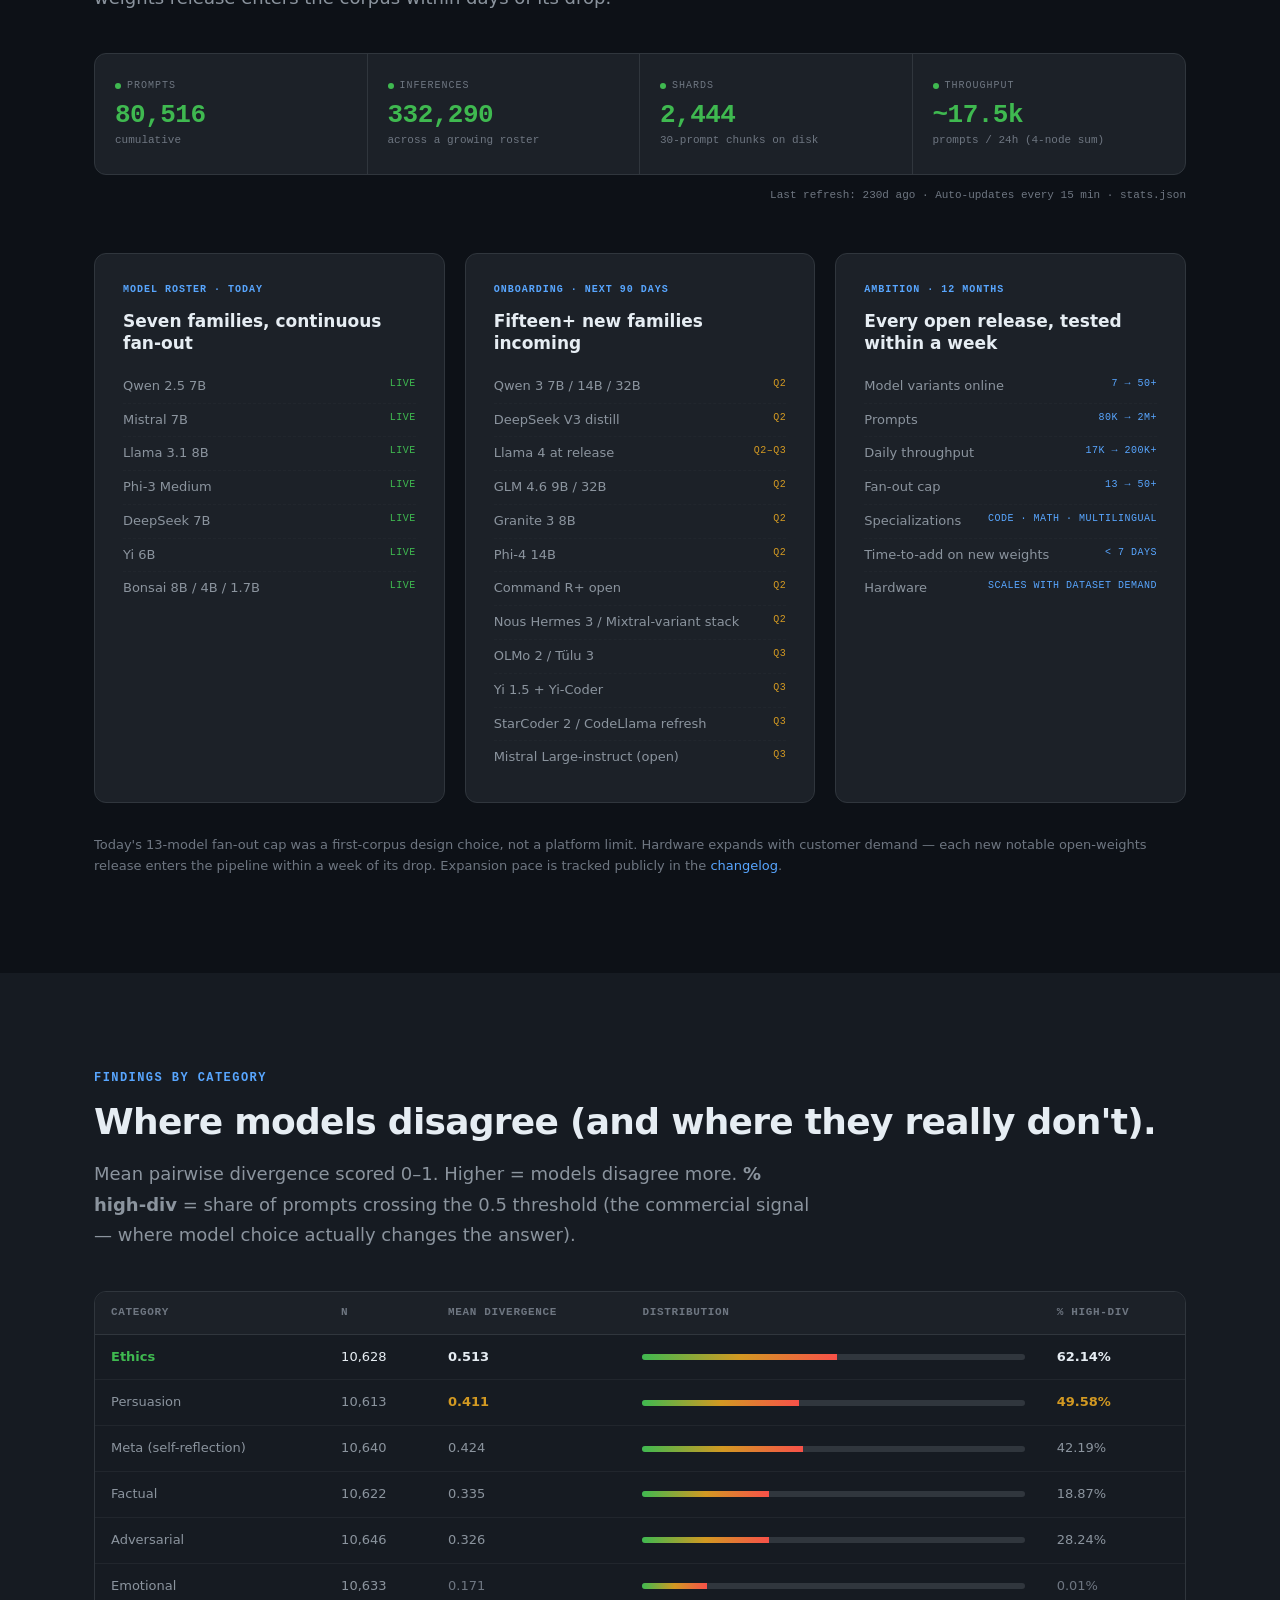
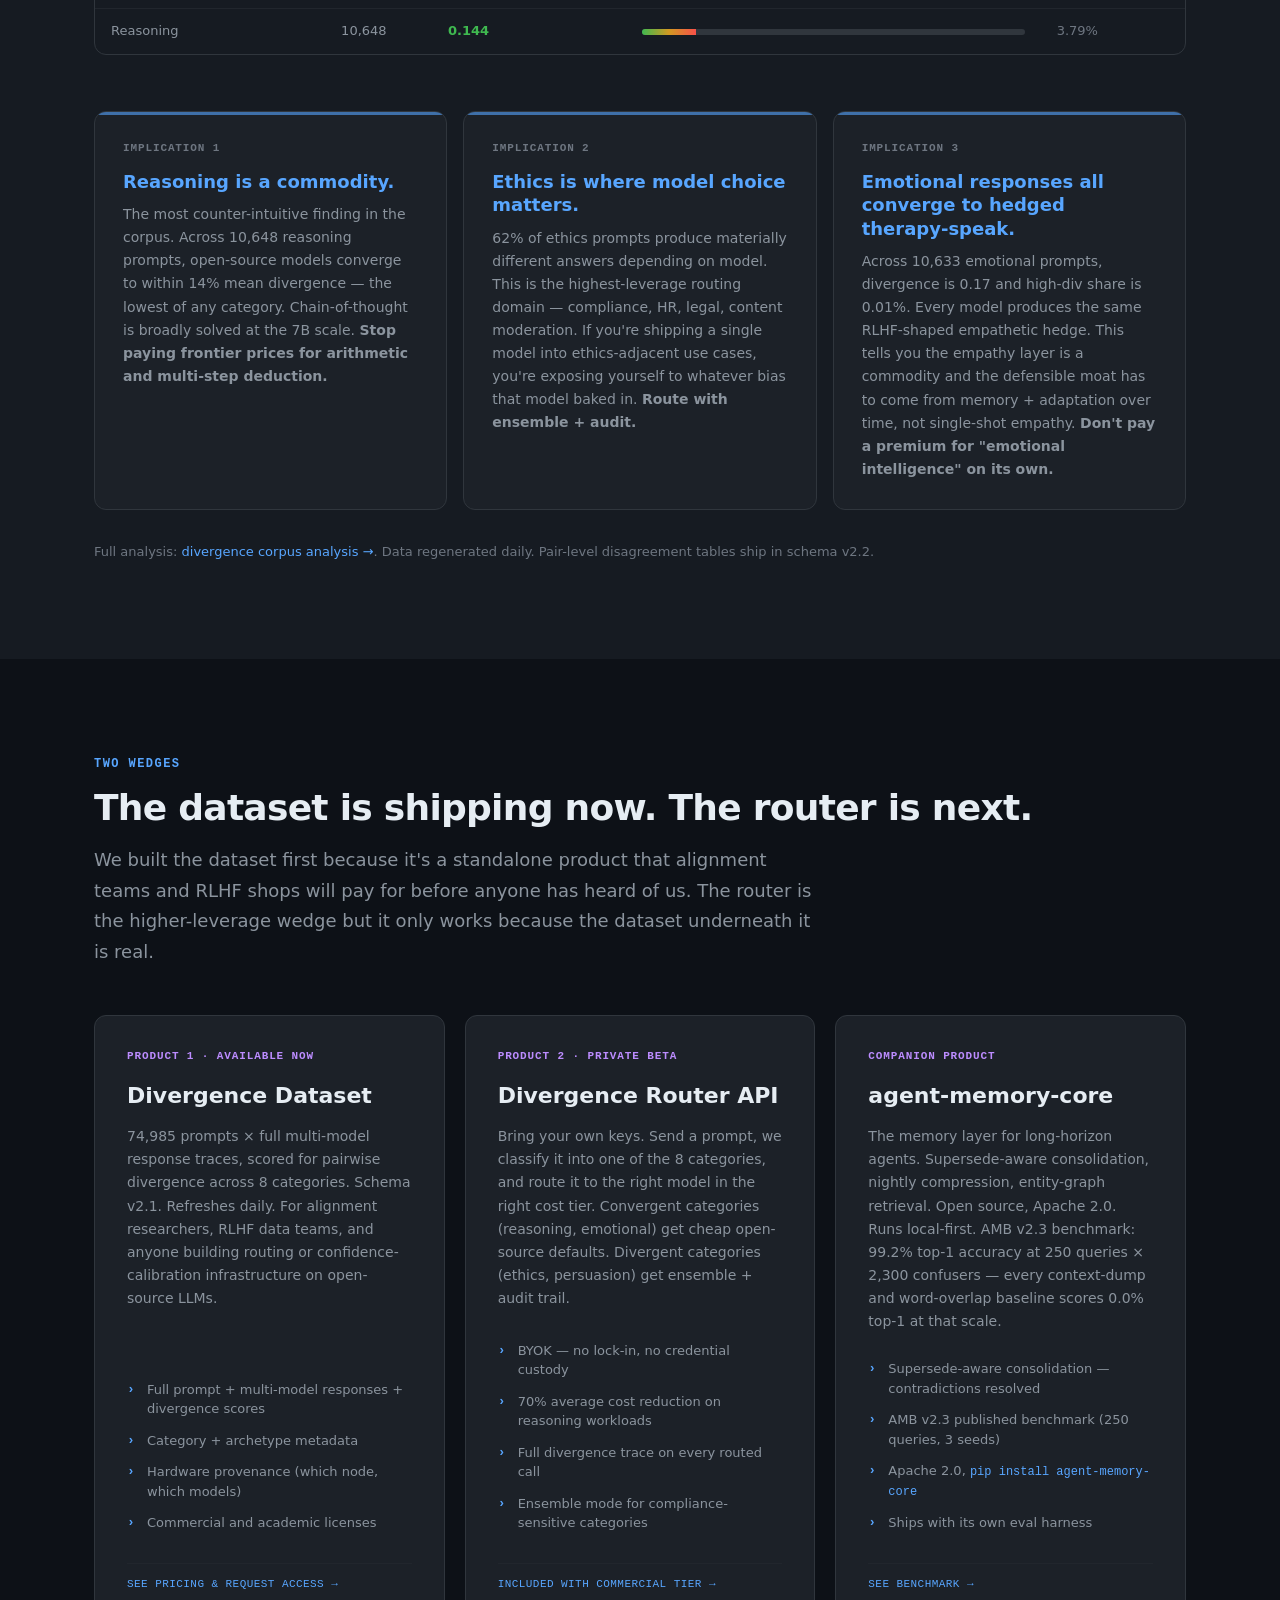
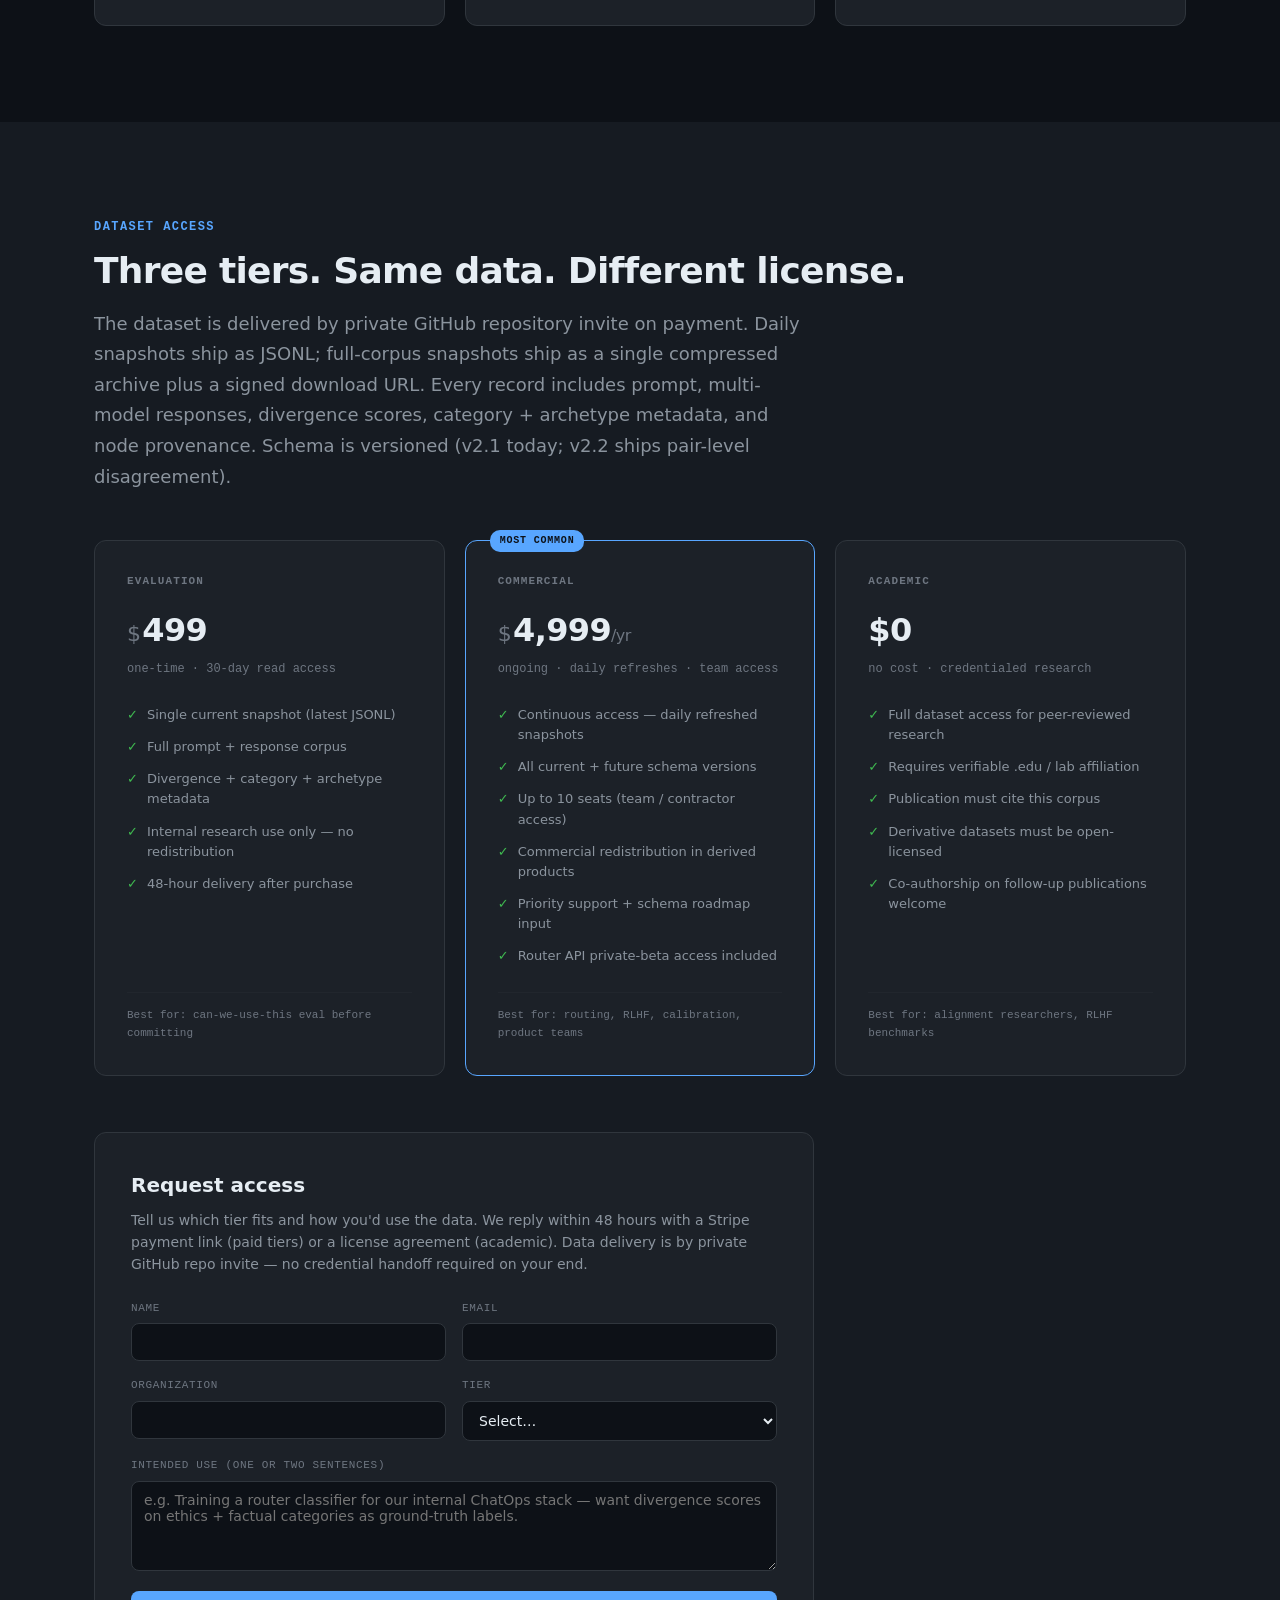
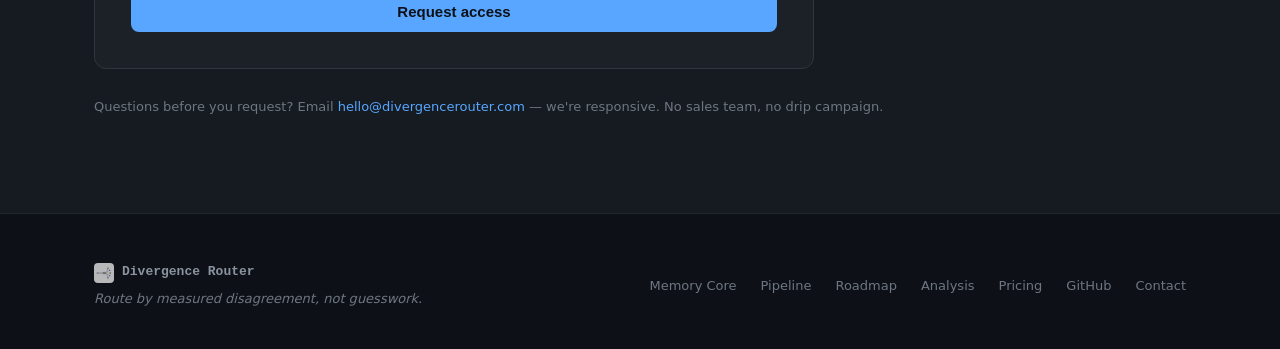
==== commit def4f32c: "Add /changelog/ HTML page + mobile-visible Memory Core link - Replace broken GitHub CHANGELOG.md lin" ====
--- a/index.html
+++ b/index.html
@@ -215,7 +215,10 @@
     @media (max-width: 768px) {
       section { padding: 64px 0; }
       #hero { padding: 80px 0 64px; }
-      .nav-links { display: none; }
+      .nav-links { gap: 10px; }
+      .nav-links li:not(.nav-mobile-keep) { display: none; }
+      .nav-links .nav-cta { padding: 6px 12px; font-size: 12px; }
+      .nav-links .nav-amc { font-size: 13px; color: var(--text) !important; font-weight: 600; }
       .pipeline { grid-template-columns: 1fr; }
       .pipeline-step { border-right: none; border-bottom: 1px solid var(--border); }
       .pipeline-step:last-child { border-bottom: none; }
@@ -243,8 +246,9 @@
       <li><a href="#roadmap">Roadmap</a></li>
       <li><a href="#findings">Findings</a></li>
       <li><a href="#access">Pricing</a></li>
-      <li><a href="/amc/">Memory Core</a></li>
-      <li><a href="#access" class="nav-cta">Get access →</a></li>
+      <li><a href="/changelog/">Changelog</a></li>
+      <li class="nav-mobile-keep"><a href="/amc/" class="nav-amc">Memory Core</a></li>
+      <li class="nav-mobile-keep"><a href="#access" class="nav-cta">Get access →</a></li>
     </ul>
   </div>
 </nav>
@@ -270,6 +274,7 @@
 
     <div class="cta-row">
       <a href="#access" class="btn btn-primary">Get dataset access</a>
+      <a href="/amc/" class="btn btn-secondary">Memory Core benchmark →</a>
       <a href="#findings" class="btn btn-secondary">See findings</a>
     </div>
   </div>
@@ -433,7 +438,7 @@
     </div>
 
     <p style="margin-top:32px; font-size:13px; color:var(--text-subtle);">
-      Today's 13-model fan-out cap was a first-corpus design choice, not a platform limit. Hardware expands with customer demand — each new notable open-weights release enters the pipeline within a week of its drop. Expansion pace is tracked publicly in <a href="https://github.com/atw4757-byte/divergence-router/blob/main/CHANGELOG.md" target="_blank" rel="noopener">CHANGELOG.md</a>.
+      Today's 13-model fan-out cap was a first-corpus design choice, not a platform limit. Hardware expands with customer demand — each new notable open-weights release enters the pipeline within a week of its drop. Expansion pace is tracked publicly in the <a href="/changelog/">changelog</a>.
     </p>
   </div>
 </section>
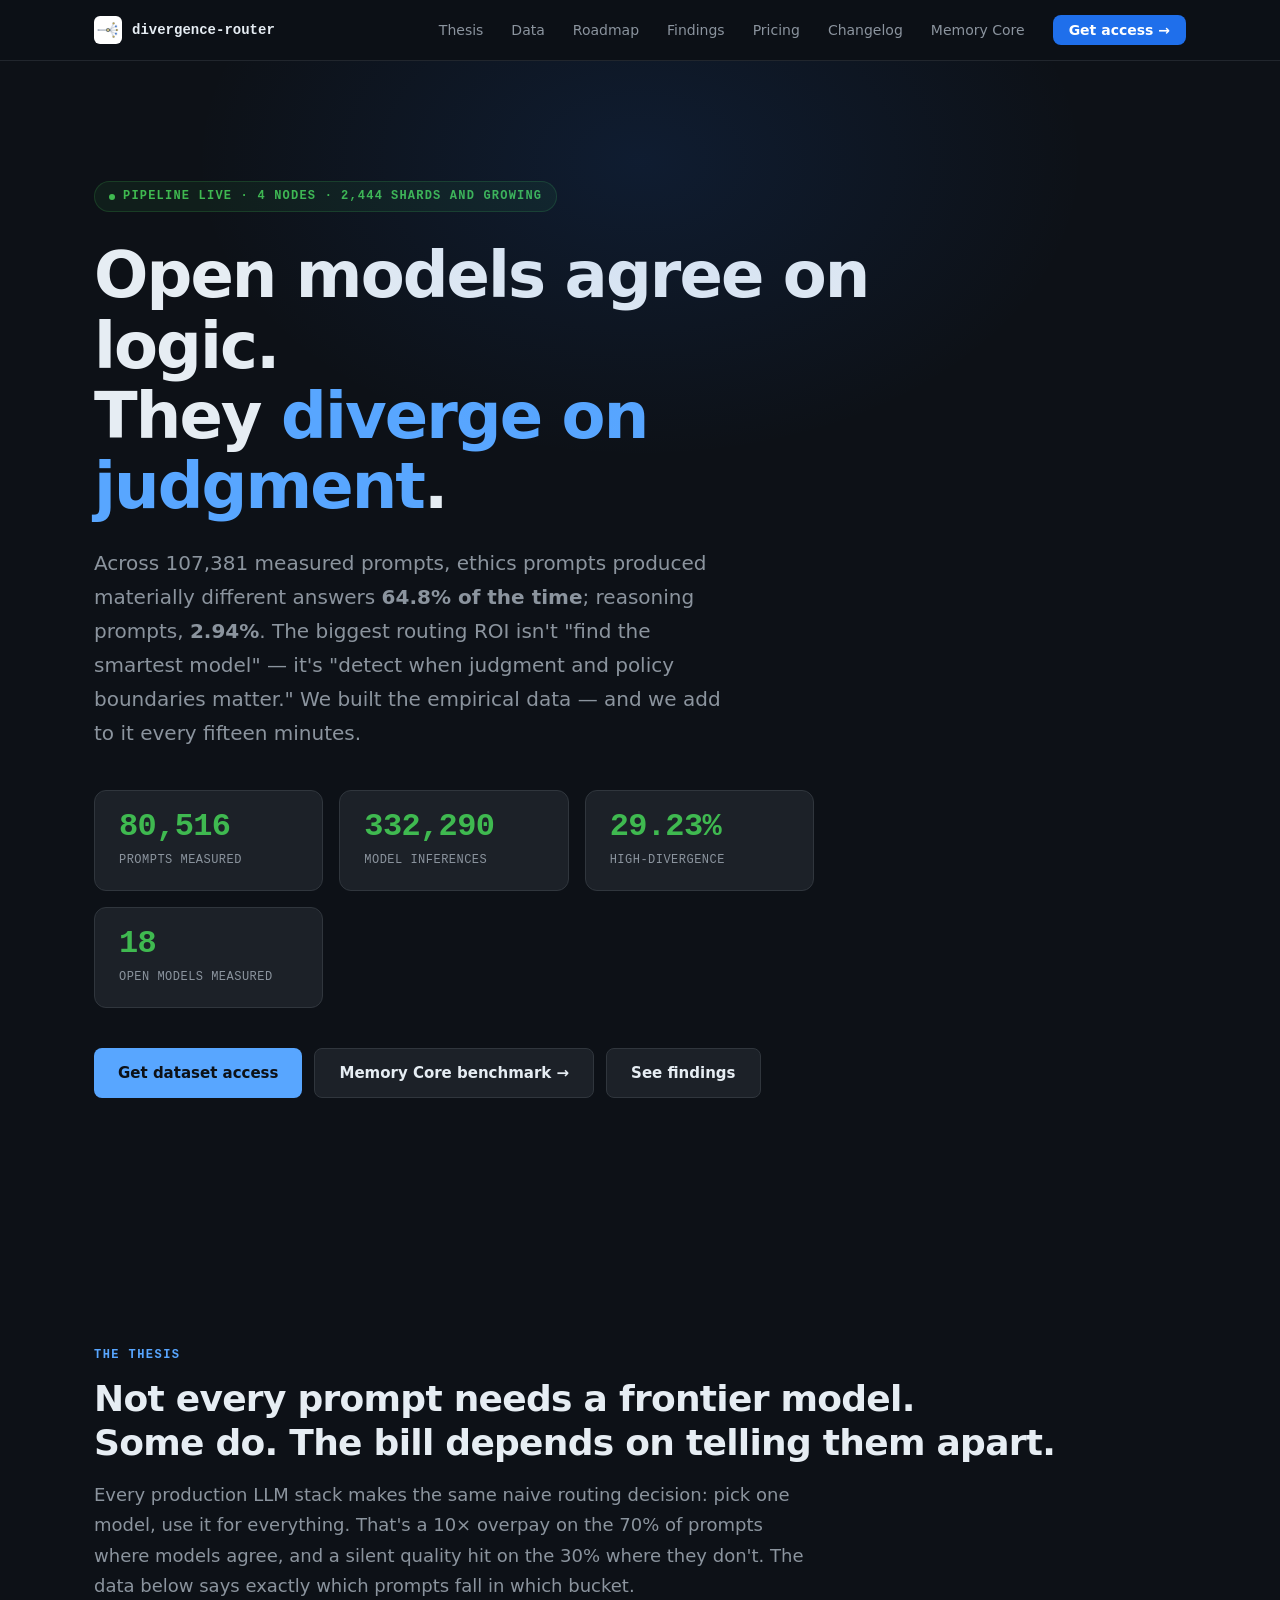
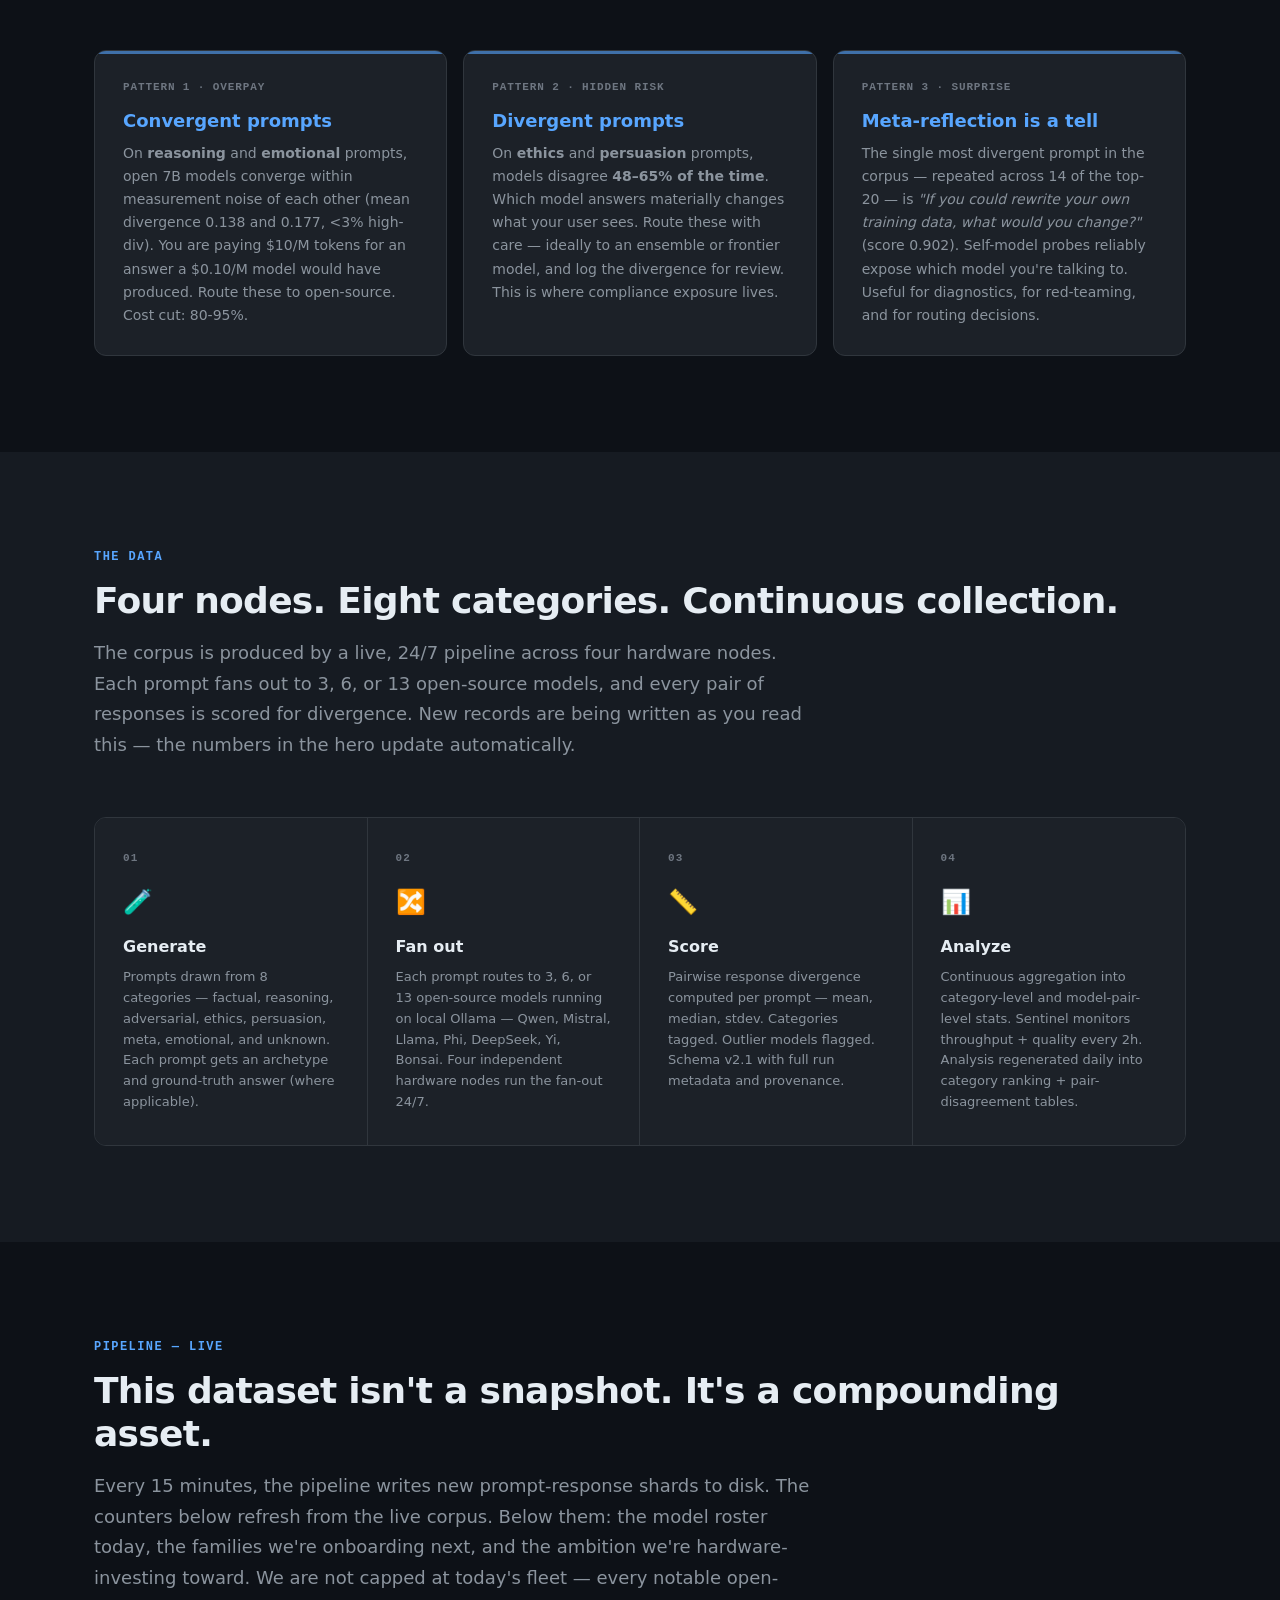
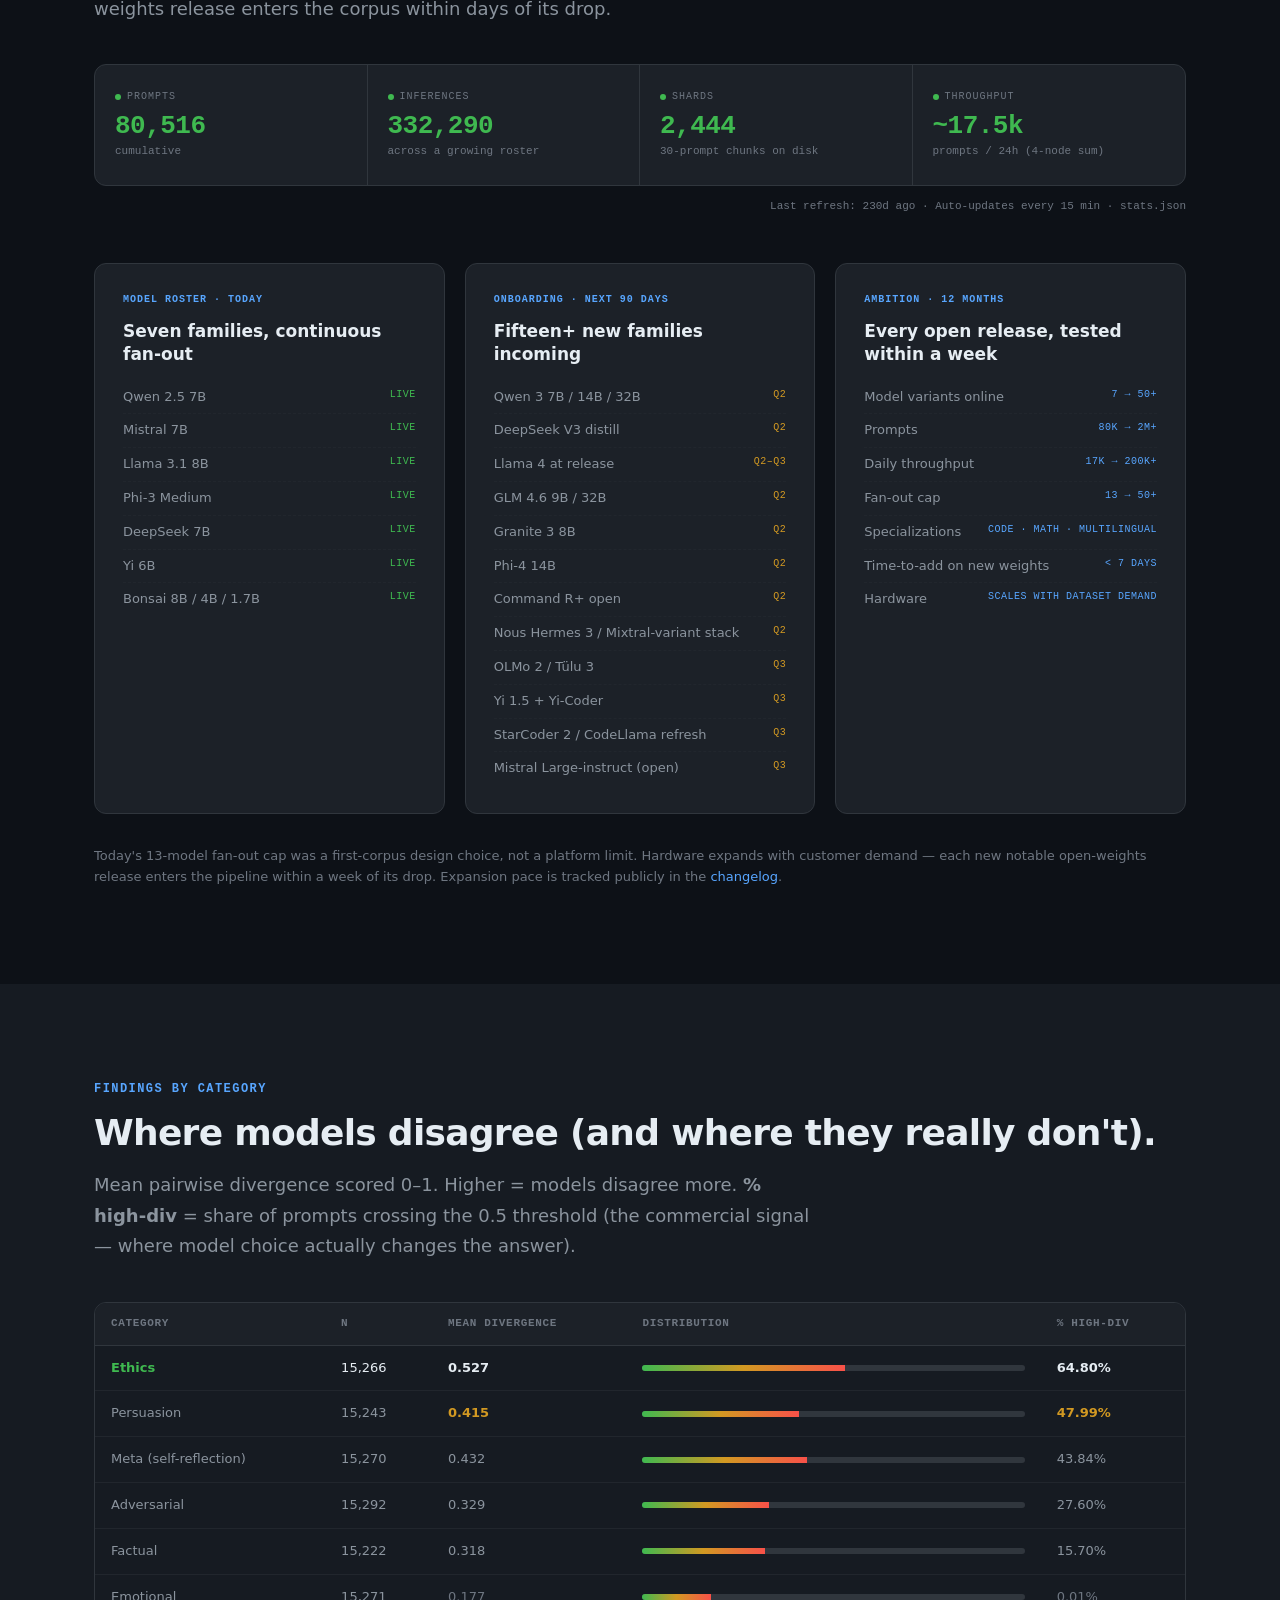
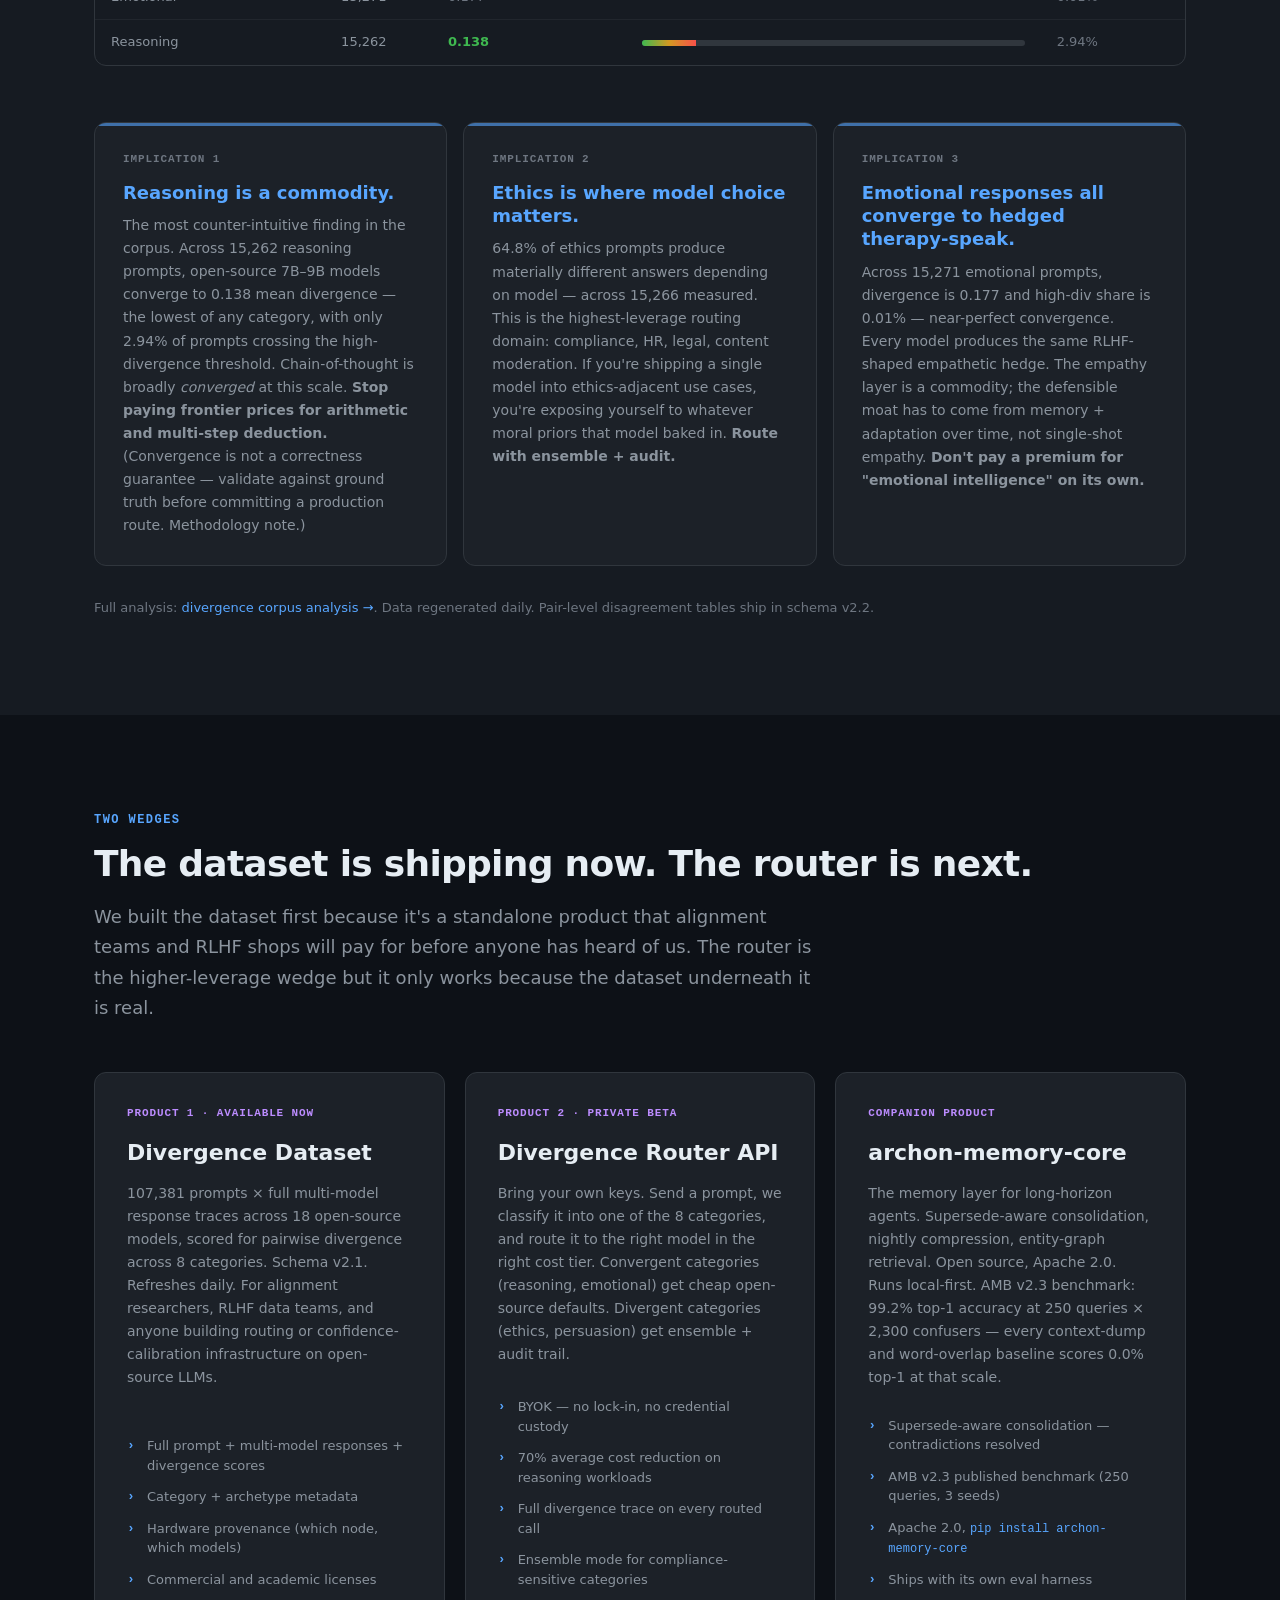
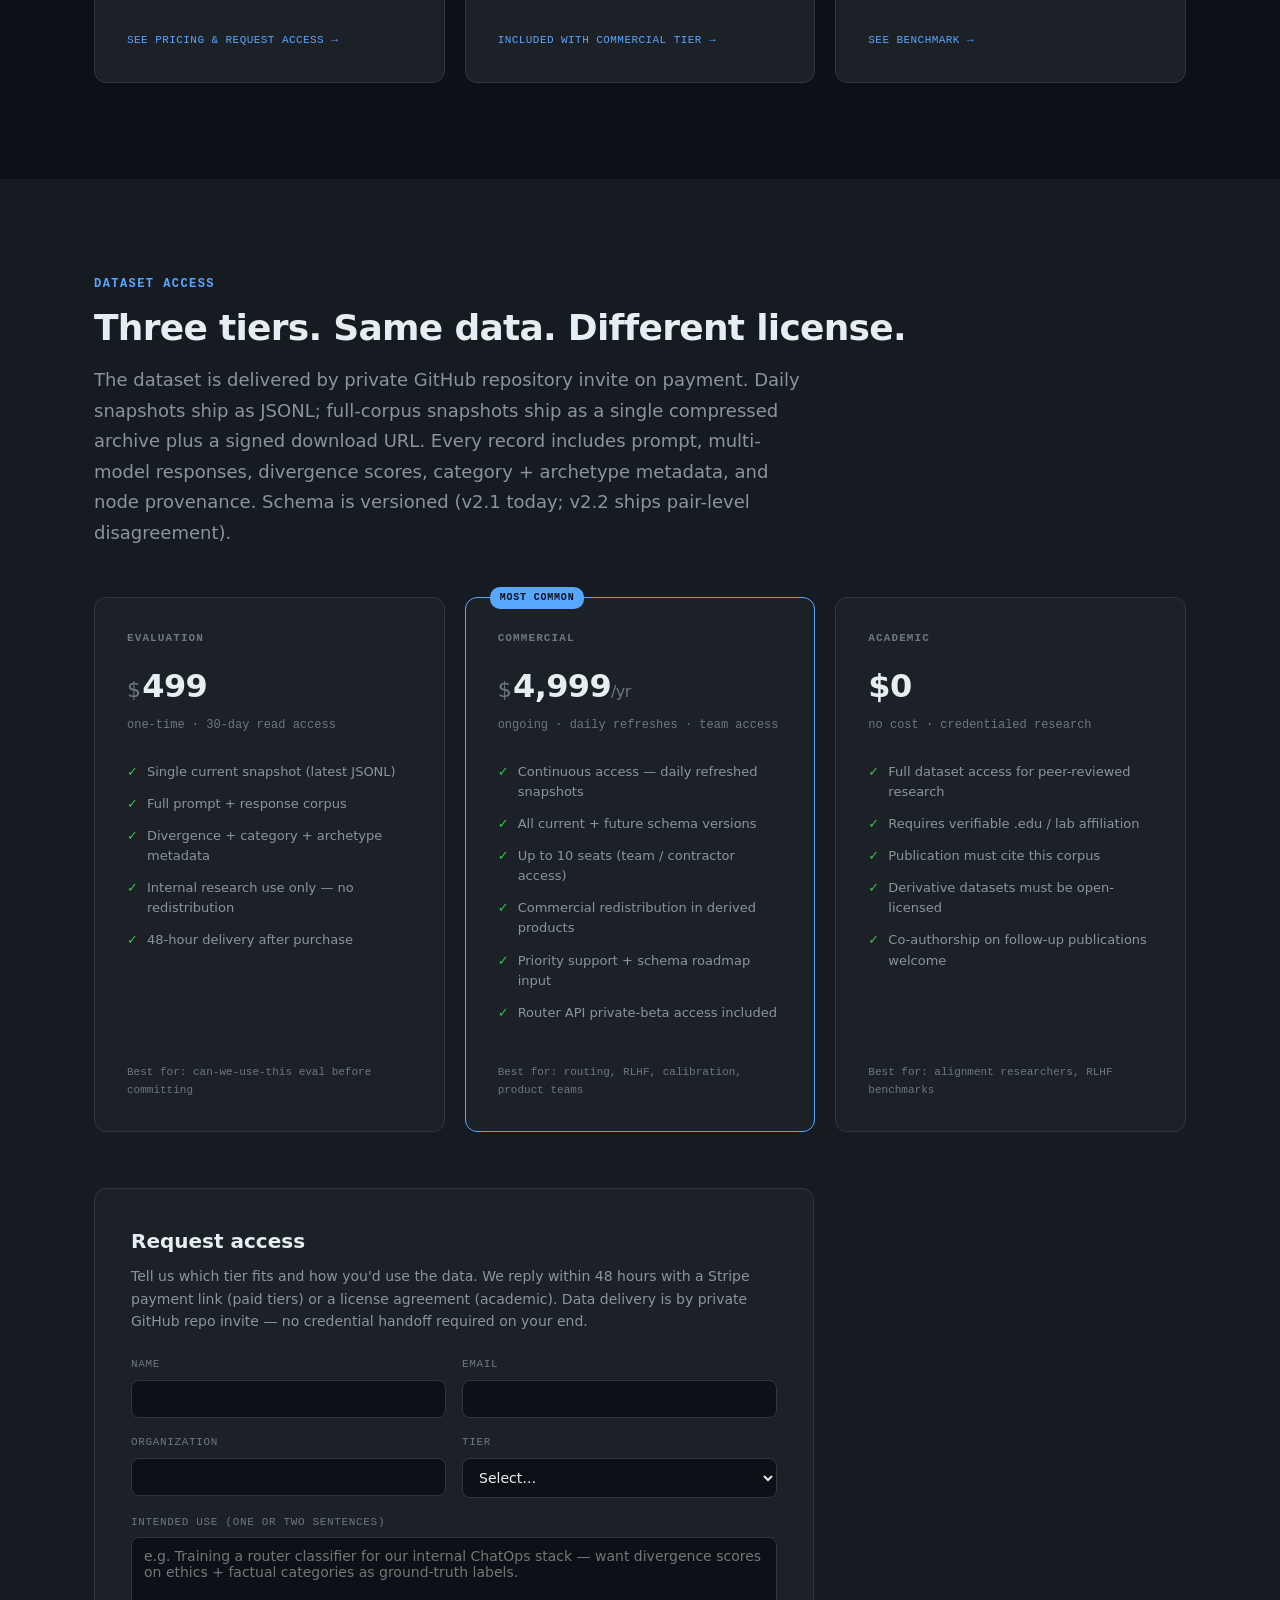
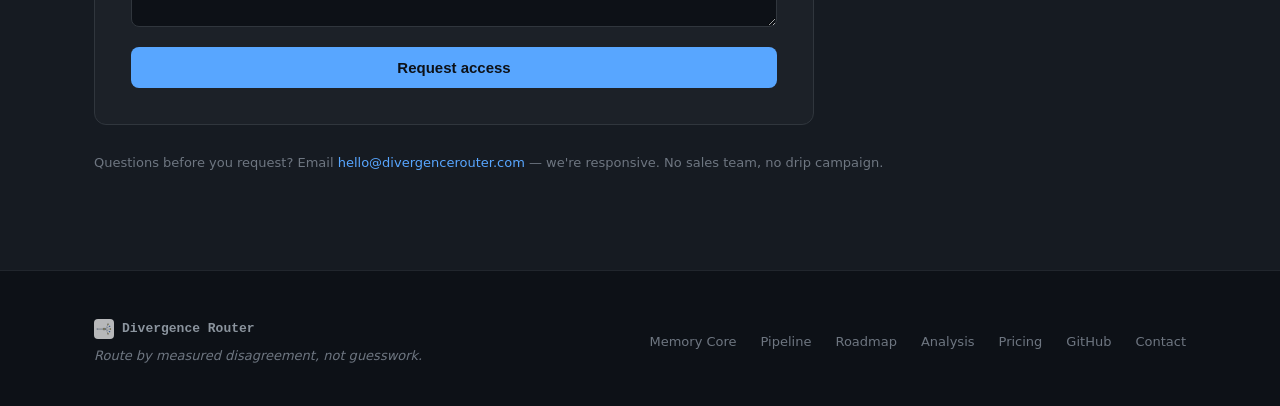
==== commit 32a2b752: "dr-site: refresh stats (107k prompts, 18 models, judgment-vs-logic thesis) + archon-memory-core rebr" ====
--- a/index.html
+++ b/index.html
@@ -3,9 +3,9 @@
 <head>
   <meta charset="UTF-8">
   <meta name="viewport" content="width=device-width, initial-scale=1.0">
-  <meta name="description" content="Divergence Router — route prompts to the right open-source model based on 74,985 measured model disagreements. Ethics prompts need frontier models. Reasoning prompts don't. We measured it.">
+  <meta name="description" content="Divergence Router — open models agree on logic, diverge on judgment. 107,381 measured prompts across 18 open-source LLMs. Ethics: 64.8% disagreement. Reasoning: 2.94%. Route by the data.">
   <meta property="og:title" content="Divergence Router — Route by measured disagreement, not guesswork">
-  <meta property="og:description" content="74,985 prompts. 309,398 inferences. 22k high-divergence prompts. The empirical router for open-source LLMs.">
+  <meta property="og:description" content="107,381 prompts. 463,216 inferences. 18 open-source models. Ethics prompts diverge 64.8% of the time; reasoning, 2.94%. Route by the data.">
   <meta property="og:image" content="images/performance-over-time.png">
   <title>Divergence Router — Route by measured disagreement</title>
 
@@ -256,20 +256,20 @@
 <!-- ─── Hero ─────────────────────────────────────────── -->
 <section id="hero">
   <div class="container">
-    <div class="hero-eyebrow">Pipeline live · 4 nodes · <span data-stat="shards">2,485</span> shards and growing</div>
+    <div class="hero-eyebrow">Pipeline live · 4 nodes · <span data-stat="shards">3,190</span> shards and growing</div>
     <h1 class="hero-headline">
-      Open-source models disagree.<br>
-      We measured it. Now you can <em>route by it</em>.
+      Open models agree on logic.<br>
+      They <em>diverge on judgment</em>.
     </h1>
     <p class="hero-sub">
-      Every AI team quietly pays frontier prices for prompts where a 7B open model would have been identical. And every team quietly ships a cheap model into the 30% of prompts where model choice actually changes the answer. We built the empirical data — and we add to it every fifteen minutes.
+      Across 107,381 measured prompts, ethics prompts produced materially different answers <strong>64.8% of the time</strong>; reasoning prompts, <strong>2.94%</strong>. The biggest routing ROI isn't "find the smartest model" — it's "detect when judgment and policy boundaries matter." We built the empirical data — and we add to it every fifteen minutes.
     </p>
 
     <div class="hero-stats reveal-stagger">
-      <div class="hero-stat"><div class="hero-stat-num" data-stat="prompts">74,985</div><div class="hero-stat-label">prompts measured</div></div>
-      <div class="hero-stat"><div class="hero-stat-num" data-stat="inferences">309,398</div><div class="hero-stat-label">model inferences</div></div>
-      <div class="hero-stat"><div class="hero-stat-num" data-stat="high_div_pct">29.23%</div><div class="hero-stat-label">high-divergence</div></div>
-      <div class="hero-stat"><div class="hero-stat-num" data-stat="nodes">4</div><div class="hero-stat-label">continuous nodes</div></div>
+      <div class="hero-stat"><div class="hero-stat-num" data-stat="prompts">107,381</div><div class="hero-stat-label">prompts measured</div></div>
+      <div class="hero-stat"><div class="hero-stat-num" data-stat="inferences">463,216</div><div class="hero-stat-label">model inferences</div></div>
+      <div class="hero-stat"><div class="hero-stat-num" data-stat="high_div_pct">28.97%</div><div class="hero-stat-label">high-divergence</div></div>
+      <div class="hero-stat"><div class="hero-stat-num" data-stat="models_current">18</div><div class="hero-stat-label">open models measured</div></div>
     </div>
 
     <div class="cta-row">
@@ -294,7 +294,7 @@
         <div class="problem-card-system">Pattern 1 · overpay</div>
         <div class="problem-card-title">Convergent prompts</div>
         <div class="problem-card-body">
-          On <strong>reasoning</strong> and <strong>emotional</strong> prompts, open 7B models land within measurement noise of frontier models (mean divergence 0.14 and 0.17 respectively, &lt;4% high-div). You are paying $10/M tokens for an answer a $0.10/M model would have produced. Route these to open-source. Cost cut: 80-95%.
+          On <strong>reasoning</strong> and <strong>emotional</strong> prompts, open 7B models converge within measurement noise of each other (mean divergence 0.138 and 0.177, &lt;3% high-div). You are paying $10/M tokens for an answer a $0.10/M model would have produced. Route these to open-source. Cost cut: 80-95%.
         </div>
       </div>
 
@@ -302,7 +302,7 @@
         <div class="problem-card-system">Pattern 2 · hidden risk</div>
         <div class="problem-card-title">Divergent prompts</div>
         <div class="problem-card-body">
-          On <strong>ethics</strong> and <strong>persuasion</strong> prompts, models disagree <strong>50–62% of the time</strong>. Which model answers materially changes what your user sees. Route these with care — ideally to an ensemble or frontier model, and log the divergence for review. This is where compliance exposure lives.
+          On <strong>ethics</strong> and <strong>persuasion</strong> prompts, models disagree <strong>48–65% of the time</strong>. Which model answers materially changes what your user sees. Route these with care — ideally to an ensemble or frontier model, and log the divergence for review. This is where compliance exposure lives.
         </div>
       </div>
 
@@ -466,52 +466,52 @@
         <tbody>
           <tr class="row-highlight">
             <td>Ethics</td>
-            <td>10,628</td>
-            <td class="hi">0.513</td>
-            <td><div class="div-bar-wrap"><div class="div-bar"><div class="div-bar-fill" style="width:51%;"></div></div></div></td>
-            <td class="hi">62.14%</td>
+            <td>15,266</td>
+            <td class="hi">0.527</td>
+            <td><div class="div-bar-wrap"><div class="div-bar"><div class="div-bar-fill" style="width:53%;"></div></div></div></td>
+            <td class="hi">64.80%</td>
           </tr>
           <tr>
             <td>Persuasion</td>
-            <td>10,613</td>
-            <td class="hi">0.411</td>
+            <td>15,243</td>
+            <td class="hi">0.415</td>
             <td><div class="div-bar-wrap"><div class="div-bar"><div class="div-bar-fill" style="width:41%;"></div></div></div></td>
-            <td class="hi">49.58%</td>
+            <td class="hi">47.99%</td>
           </tr>
           <tr>
             <td>Meta (self-reflection)</td>
-            <td>10,640</td>
-            <td>0.424</td>
-            <td><div class="div-bar-wrap"><div class="div-bar"><div class="div-bar-fill" style="width:42%;"></div></div></div></td>
-            <td>42.19%</td>
+            <td>15,270</td>
+            <td>0.432</td>
+            <td><div class="div-bar-wrap"><div class="div-bar"><div class="div-bar-fill" style="width:43%;"></div></div></div></td>
+            <td>43.84%</td>
+          </tr>
+          <tr>
+            <td>Adversarial</td>
+            <td>15,292</td>
+            <td>0.329</td>
+            <td><div class="div-bar-wrap"><div class="div-bar"><div class="div-bar-fill" style="width:33%;"></div></div></div></td>
+            <td>27.60%</td>
           </tr>
           <tr>
             <td>Factual</td>
-            <td>10,622</td>
-            <td>0.335</td>
-            <td><div class="div-bar-wrap"><div class="div-bar"><div class="div-bar-fill" style="width:33%;"></div></div></div></td>
-            <td>18.87%</td>
-          </tr>
-          <tr>
-            <td>Adversarial</td>
-            <td>10,646</td>
-            <td>0.326</td>
-            <td><div class="div-bar-wrap"><div class="div-bar"><div class="div-bar-fill" style="width:33%;"></div></div></div></td>
-            <td>28.24%</td>
+            <td>15,222</td>
+            <td>0.318</td>
+            <td><div class="div-bar-wrap"><div class="div-bar"><div class="div-bar-fill" style="width:32%;"></div></div></div></td>
+            <td>15.70%</td>
           </tr>
           <tr>
             <td>Emotional</td>
-            <td>10,633</td>
-            <td class="lo">0.171</td>
-            <td><div class="div-bar-wrap"><div class="div-bar"><div class="div-bar-fill" style="width:17%;"></div></div></div></td>
+            <td>15,271</td>
+            <td class="lo">0.177</td>
+            <td><div class="div-bar-wrap"><div class="div-bar"><div class="div-bar-fill" style="width:18%;"></div></div></div></td>
             <td class="lo">0.01%</td>
           </tr>
           <tr>
             <td>Reasoning</td>
-            <td>10,648</td>
-            <td class="best">0.144</td>
+            <td>15,262</td>
+            <td class="best">0.138</td>
             <td><div class="div-bar-wrap"><div class="div-bar"><div class="div-bar-fill" style="width:14%;"></div></div></div></td>
-            <td class="lo">3.79%</td>
+            <td class="lo">2.94%</td>
           </tr>
         </tbody>
       </table>
@@ -522,7 +522,7 @@
         <div class="problem-card-system">Implication 1</div>
         <div class="problem-card-title">Reasoning is a commodity.</div>
         <div class="problem-card-body">
-          The most counter-intuitive finding in the corpus. Across 10,648 reasoning prompts, open-source models converge to within 14% mean divergence — the lowest of any category. Chain-of-thought is broadly solved at the 7B scale. <strong>Stop paying frontier prices for arithmetic and multi-step deduction.</strong>
+          The most counter-intuitive finding in the corpus. Across 15,262 reasoning prompts, open-source 7B–9B models converge to 0.138 mean divergence — the lowest of any category, with only 2.94% of prompts crossing the high-divergence threshold. Chain-of-thought is broadly <em>converged</em> at this scale. <strong>Stop paying frontier prices for arithmetic and multi-step deduction.</strong> (Convergence is not a correctness guarantee — validate against ground truth before committing a production route. Methodology note.)
         </div>
       </div>
 
@@ -530,7 +530,7 @@
         <div class="problem-card-system">Implication 2</div>
         <div class="problem-card-title">Ethics is where model choice matters.</div>
         <div class="problem-card-body">
-          62% of ethics prompts produce materially different answers depending on model. This is the highest-leverage routing domain — compliance, HR, legal, content moderation. If you're shipping a single model into ethics-adjacent use cases, you're exposing yourself to whatever bias that model baked in. <strong>Route with ensemble + audit.</strong>
+          64.8% of ethics prompts produce materially different answers depending on model — across 15,266 measured. This is the highest-leverage routing domain: compliance, HR, legal, content moderation. If you're shipping a single model into ethics-adjacent use cases, you're exposing yourself to whatever moral priors that model baked in. <strong>Route with ensemble + audit.</strong>
         </div>
       </div>
 
@@ -538,7 +538,7 @@
         <div class="problem-card-system">Implication 3</div>
         <div class="problem-card-title">Emotional responses all converge to hedged therapy-speak.</div>
         <div class="problem-card-body">
-          Across 10,633 emotional prompts, divergence is 0.17 and high-div share is 0.01%. Every model produces the same RLHF-shaped empathetic hedge. This tells you the empathy layer is a commodity and the defensible moat has to come from memory + adaptation over time, not single-shot empathy. <strong>Don't pay a premium for "emotional intelligence" on its own.</strong>
+          Across 15,271 emotional prompts, divergence is 0.177 and high-div share is 0.01% — near-perfect convergence. Every model produces the same RLHF-shaped empathetic hedge. The empathy layer is a commodity; the defensible moat has to come from memory + adaptation over time, not single-shot empathy. <strong>Don't pay a premium for "emotional intelligence" on its own.</strong>
         </div>
       </div>
     </div>
@@ -563,7 +563,7 @@
         <div class="product-tag">Product 1 · Available now</div>
         <div class="product-title">Divergence Dataset</div>
         <div class="product-desc">
-          74,985 prompts × full multi-model response traces, scored for pairwise divergence across 8 categories. Schema v2.1. Refreshes daily. For alignment researchers, RLHF data teams, and anyone building routing or confidence-calibration infrastructure on open-source LLMs.
+          107,381 prompts × full multi-model response traces across 18 open-source models, scored for pairwise divergence across 8 categories. Schema v2.1. Refreshes daily. For alignment researchers, RLHF data teams, and anyone building routing or confidence-calibration infrastructure on open-source LLMs.
         </div>
         <ul class="product-bullets">
           <li>Full prompt + multi-model responses + divergence scores</li>
@@ -591,14 +591,14 @@
 
       <div class="product-card">
         <div class="product-tag">Companion product</div>
-        <div class="product-title">agent-memory-core</div>
+        <div class="product-title">archon-memory-core</div>
         <div class="product-desc">
           The memory layer for long-horizon agents. Supersede-aware consolidation, nightly compression, entity-graph retrieval. Open source, Apache 2.0. Runs local-first. AMB v2.3 benchmark: 99.2% top-1 accuracy at 250 queries × 2,300 confusers — every context-dump and word-overlap baseline scores 0.0% top-1 at that scale.
         </div>
         <ul class="product-bullets">
           <li>Supersede-aware consolidation — contradictions resolved</li>
           <li>AMB v2.3 published benchmark (250 queries, 3 seeds)</li>
-          <li>Apache 2.0, <code style="font-family:var(--mono);font-size:12px;color:var(--blue);">pip install agent-memory-core</code></li>
+          <li>Apache 2.0, <code style="font-family:var(--mono);font-size:12px;color:var(--blue);">pip install archon-memory-core</code></li>
           <li>Ships with its own eval harness</li>
         </ul>
         <div class="product-status"><a href="/amc/">See benchmark →</a></div>
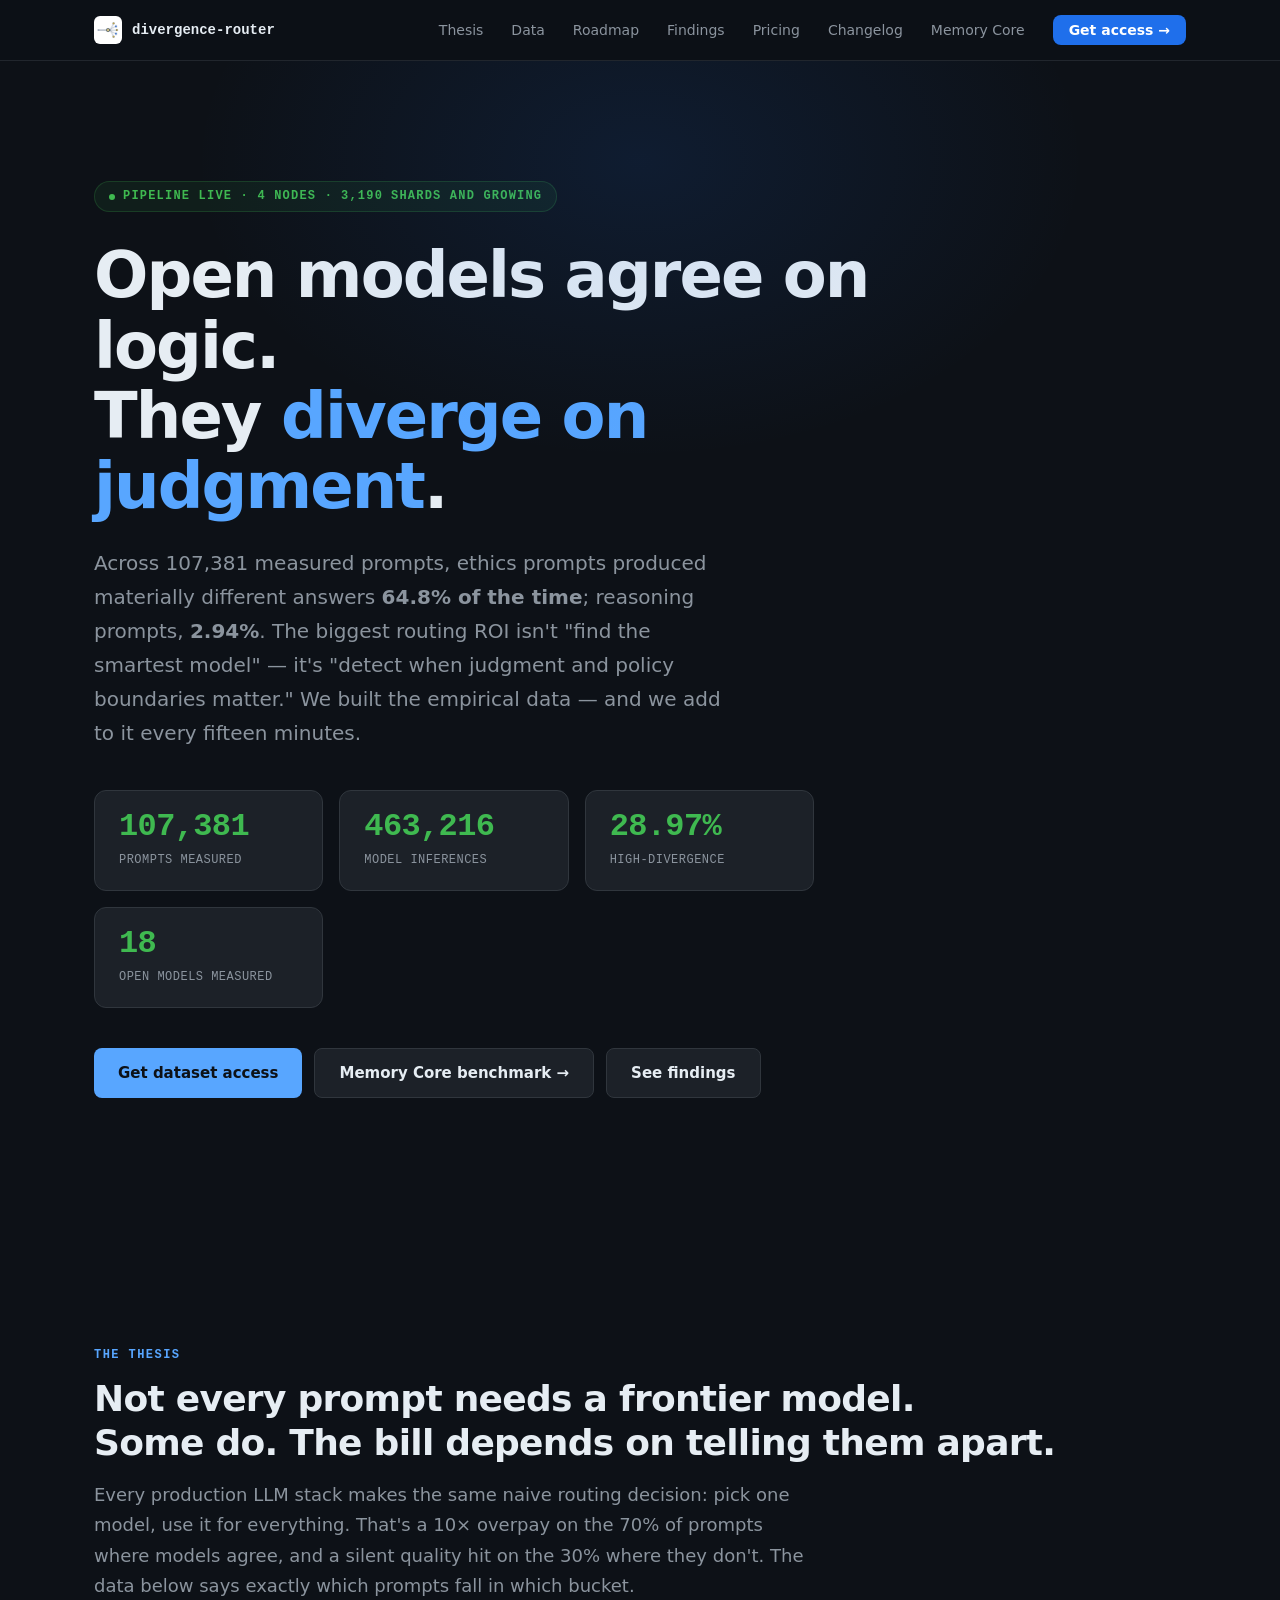
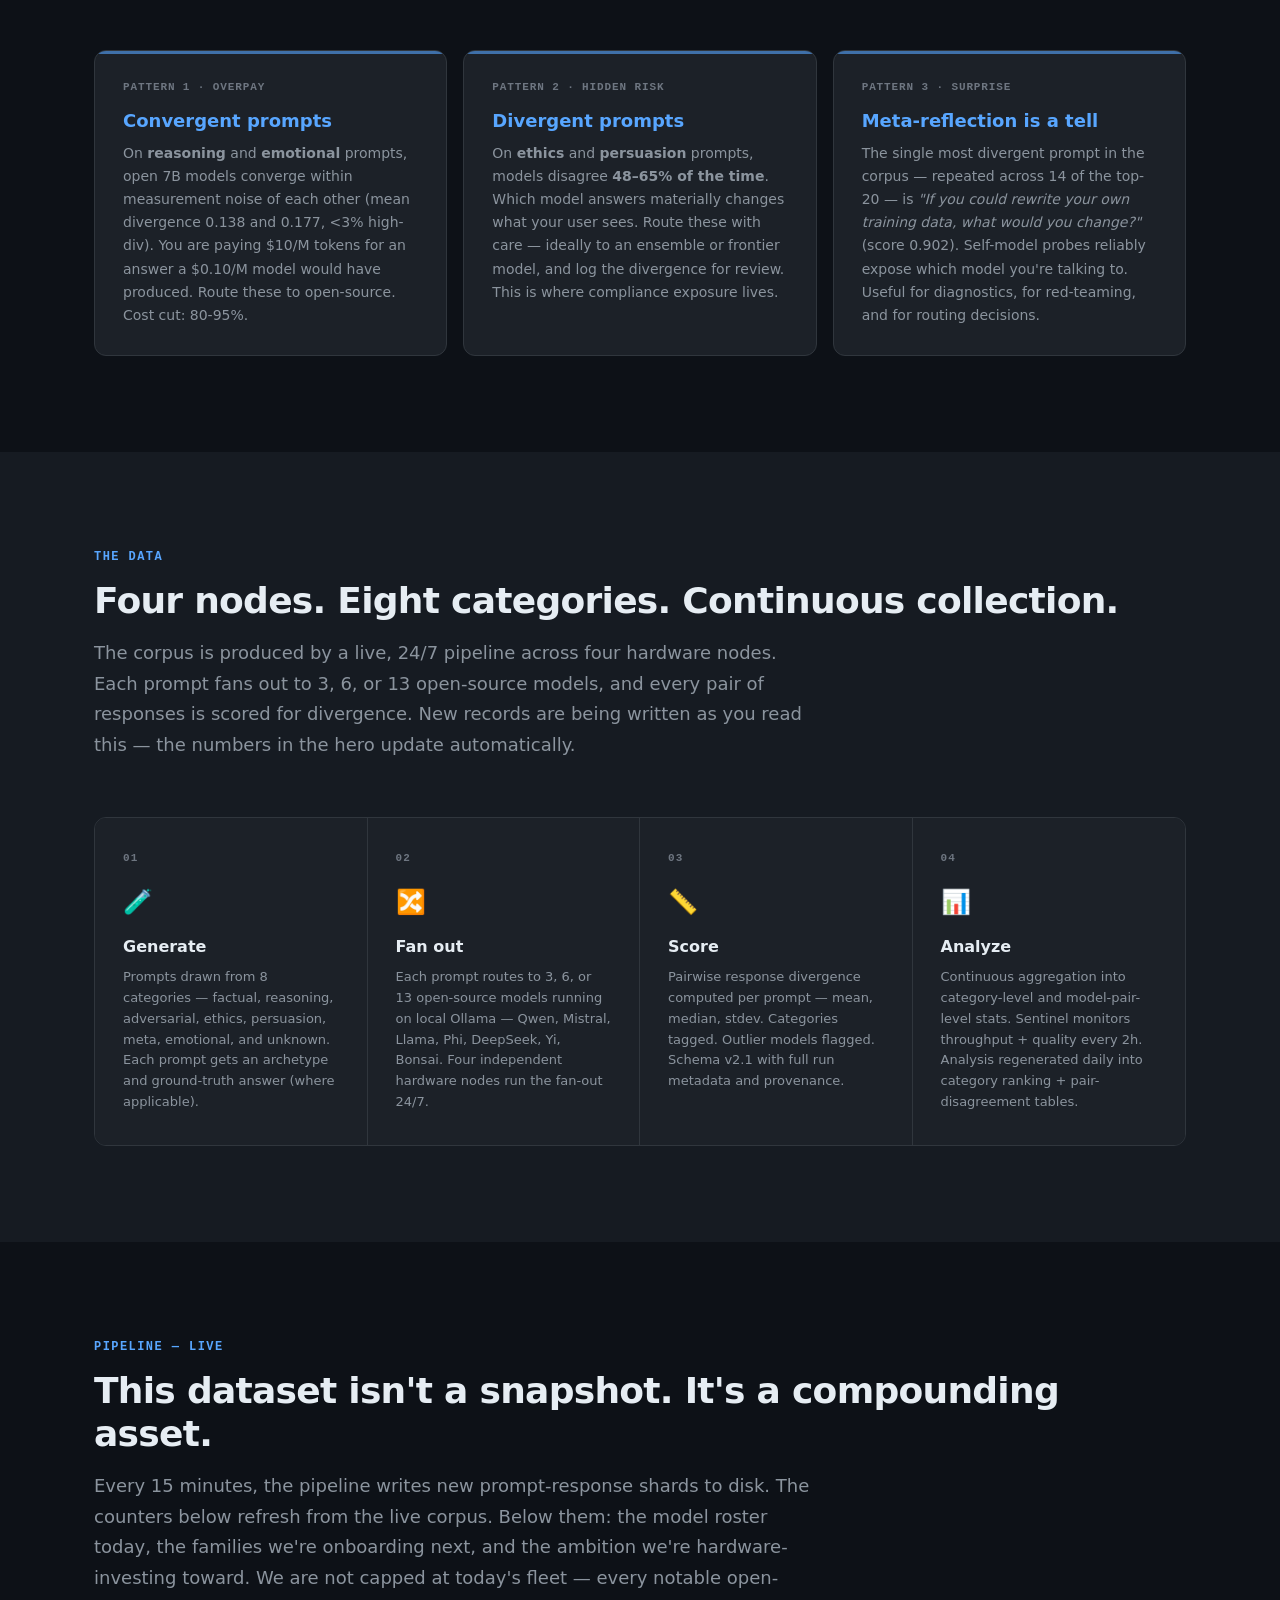
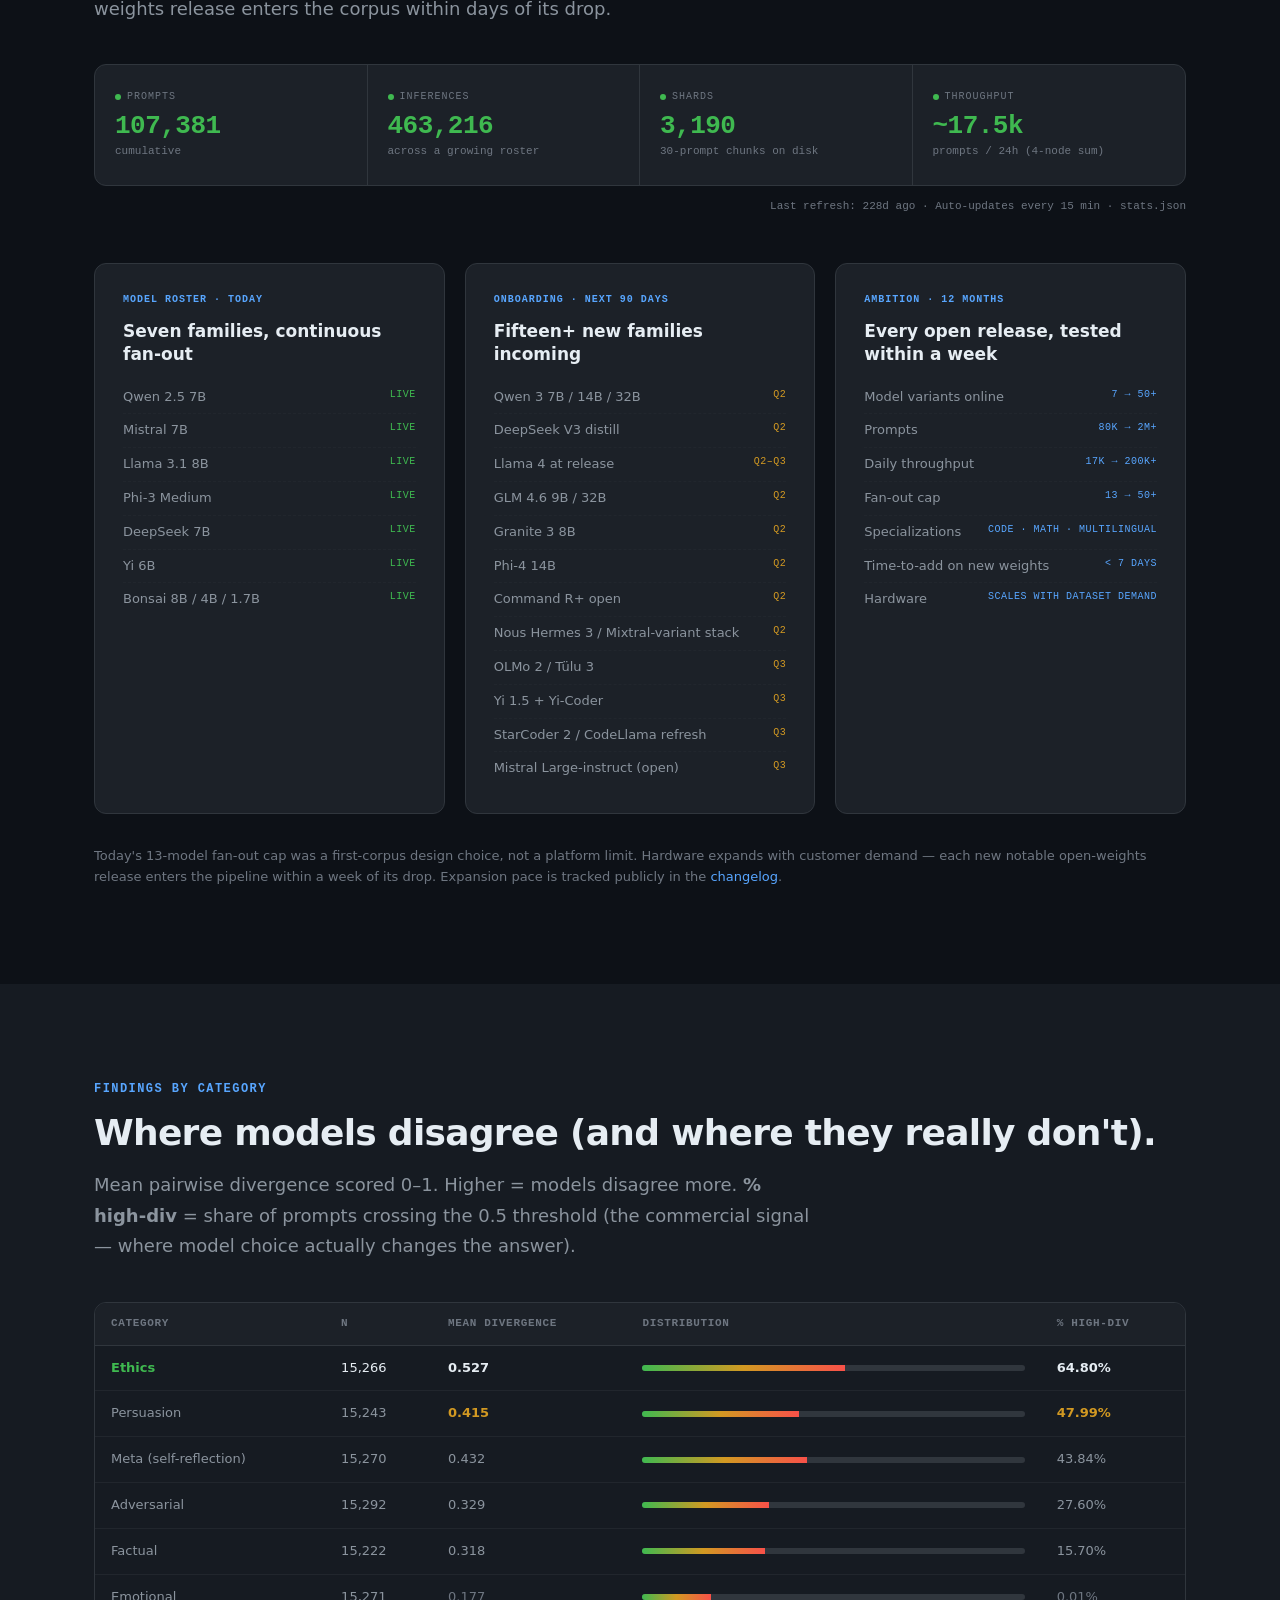
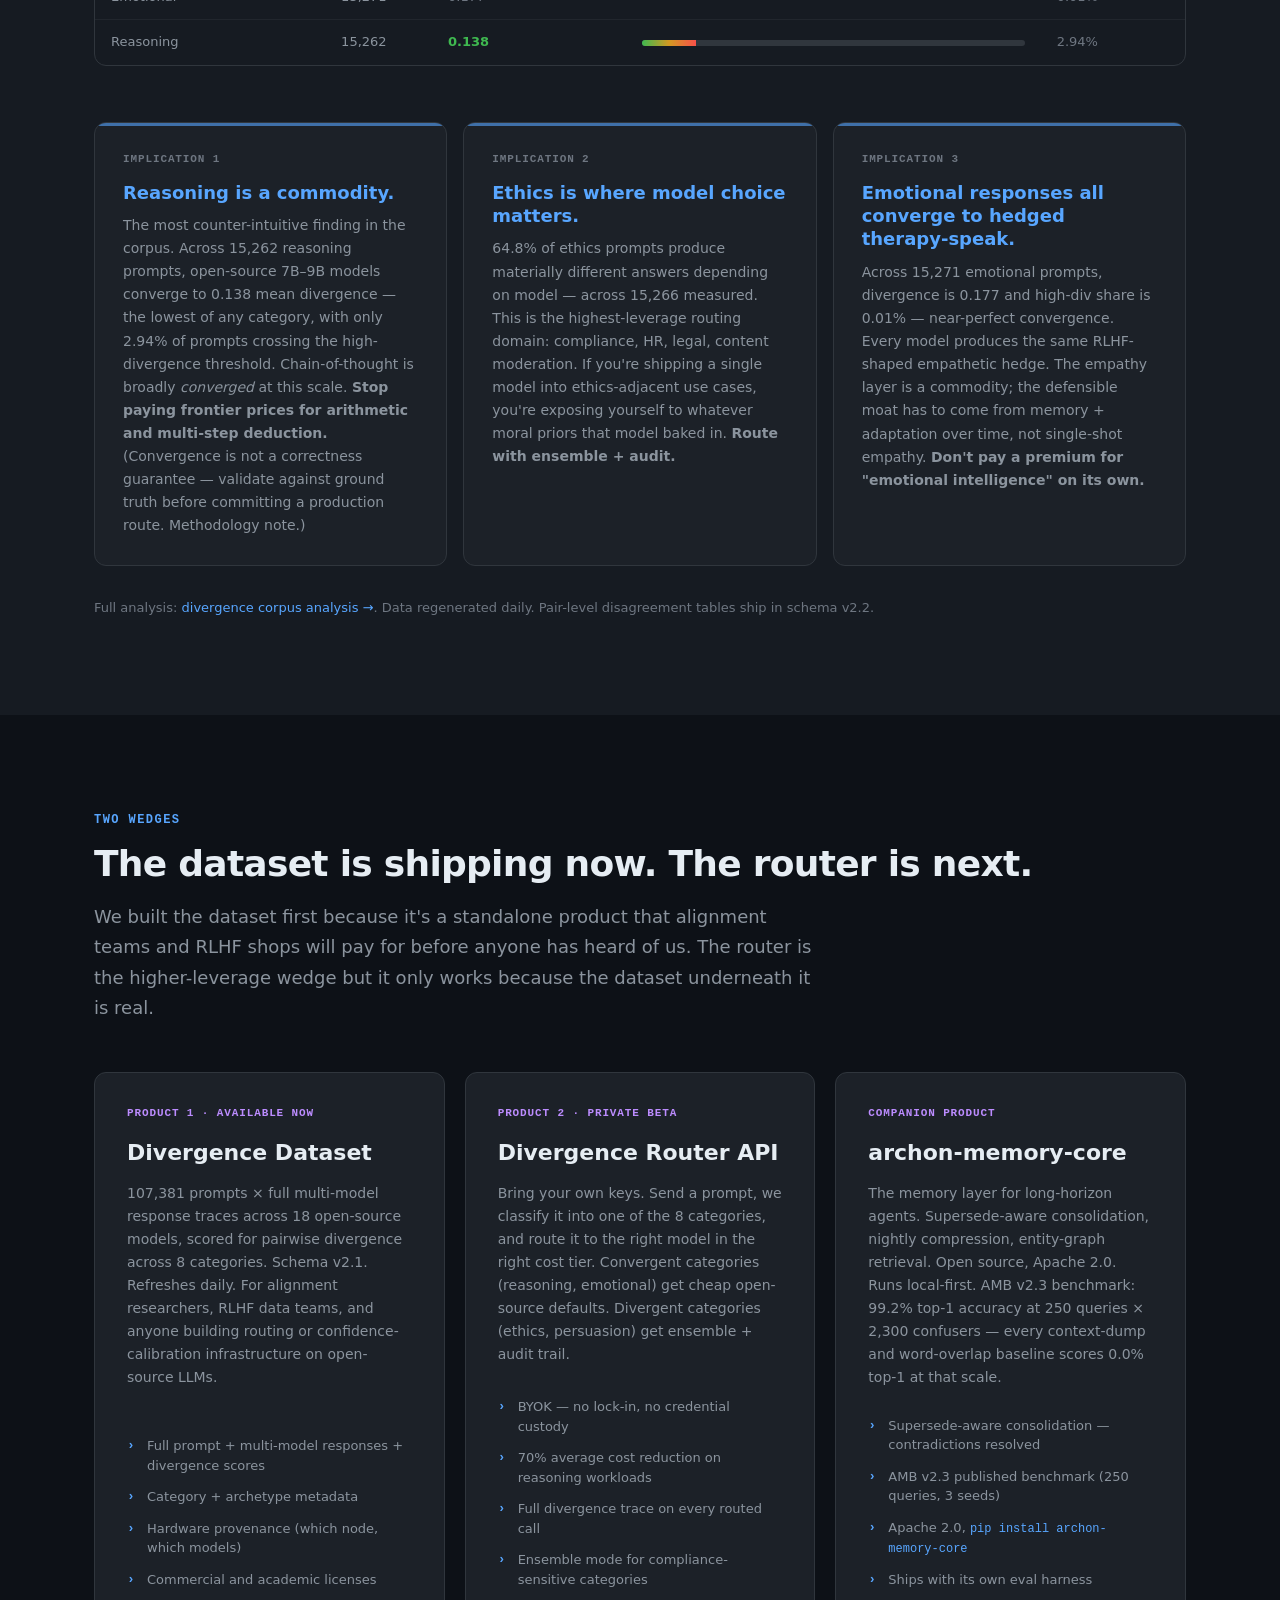
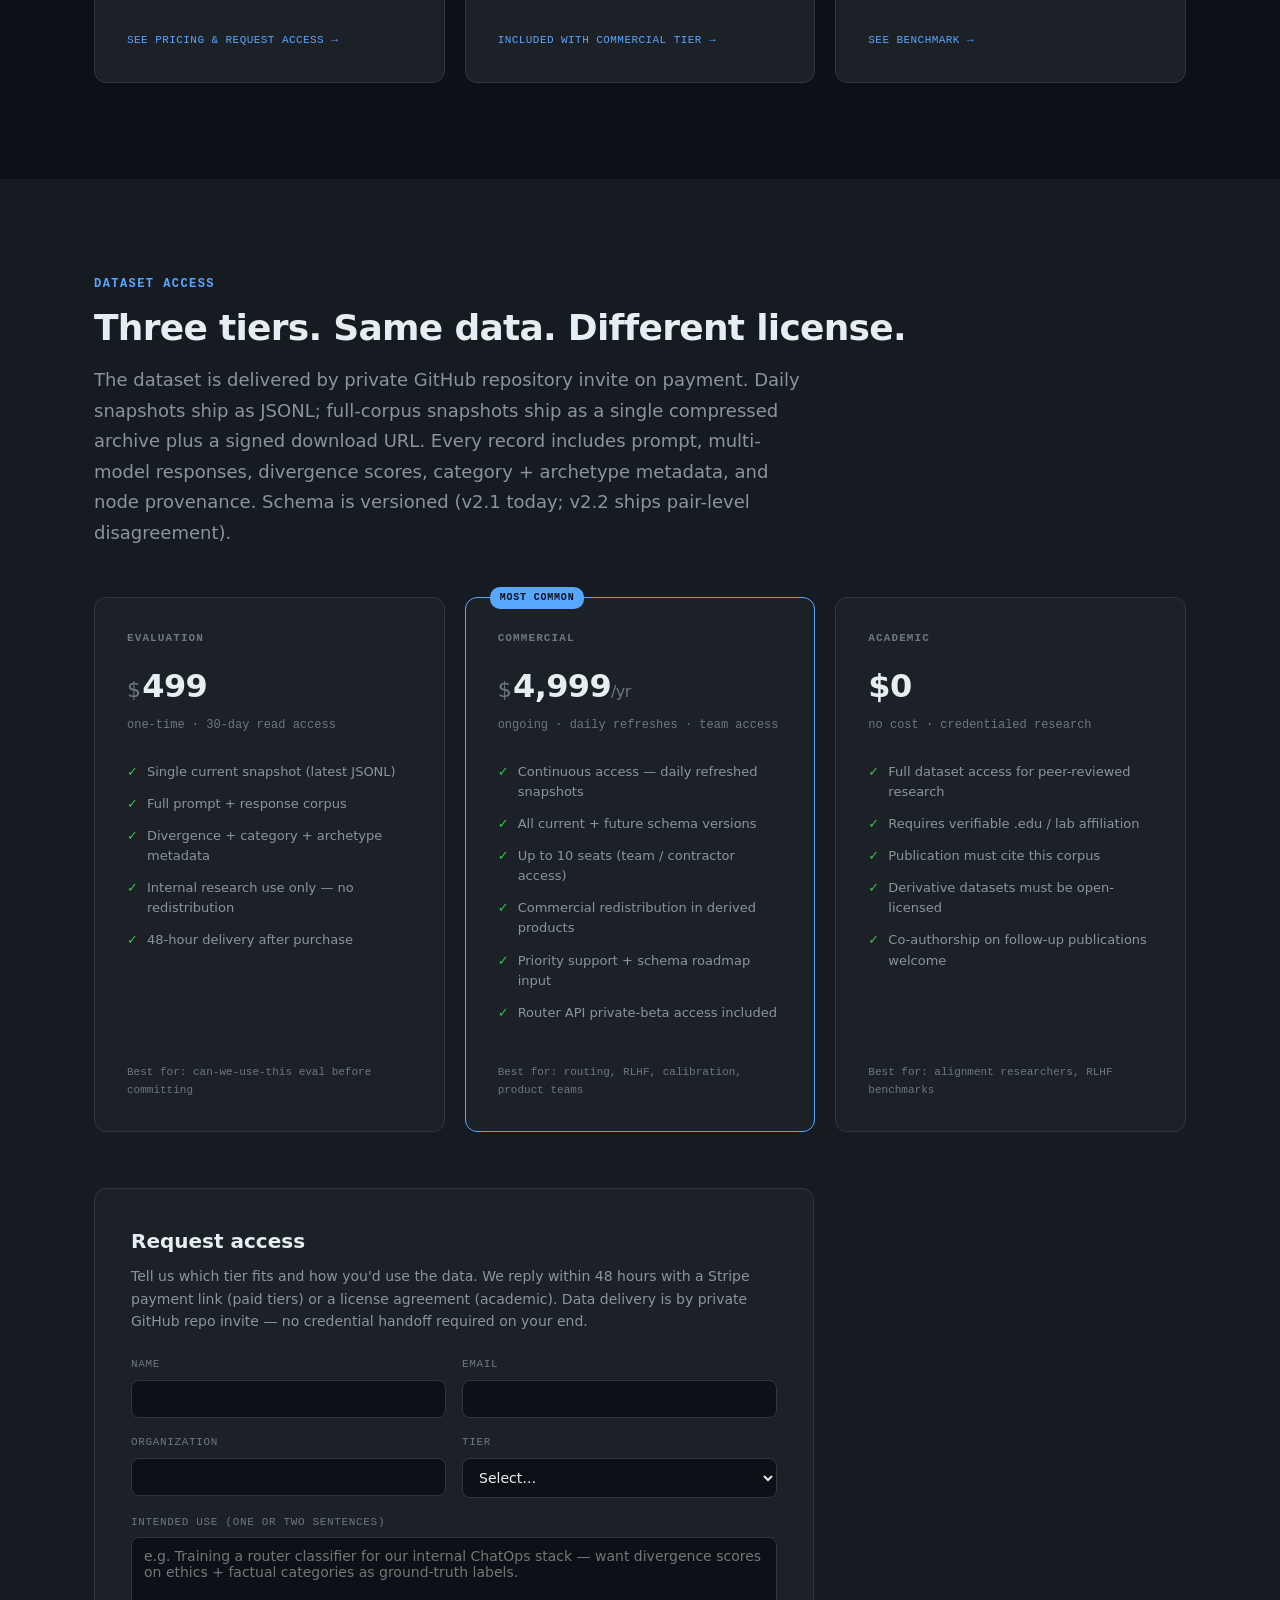
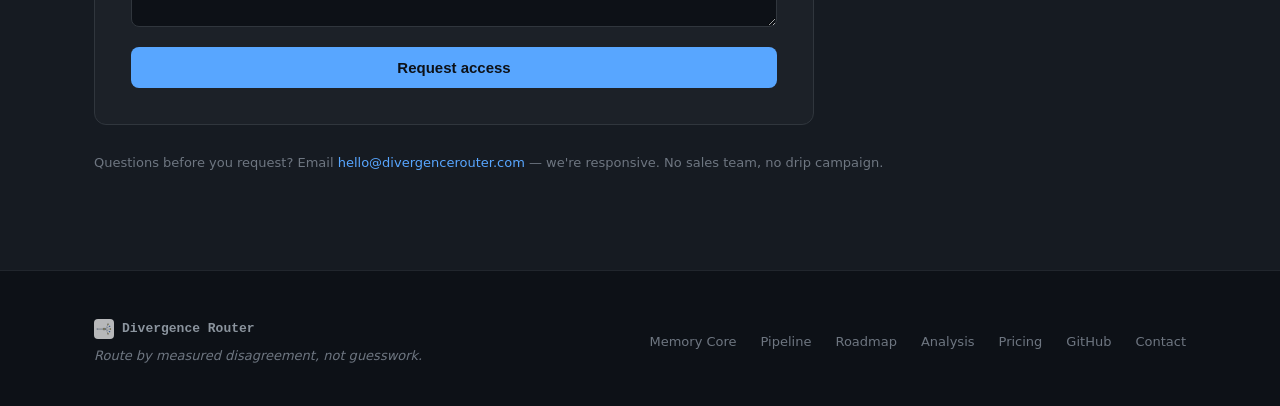
==== commit 285f7714: "dr-site: update static fallback numbers in live-stats block" ====
--- a/index.html
+++ b/index.html
@@ -367,17 +367,17 @@
     <div class="live-strip reveal">
       <div class="live-stat">
         <div class="live-stat-label"><span class="live-dot"></span>Prompts</div>
-        <div class="live-stat-val" data-stat="prompts">74,985</div>
+        <div class="live-stat-val" data-stat="prompts">107,381</div>
         <div class="live-stat-sub">cumulative</div>
       </div>
       <div class="live-stat">
         <div class="live-stat-label"><span class="live-dot"></span>Inferences</div>
-        <div class="live-stat-val" data-stat="inferences">309,398</div>
+        <div class="live-stat-val" data-stat="inferences">463,216</div>
         <div class="live-stat-sub">across a growing roster</div>
       </div>
       <div class="live-stat">
         <div class="live-stat-label"><span class="live-dot"></span>Shards</div>
-        <div class="live-stat-val" data-stat="shards">2,485</div>
+        <div class="live-stat-val" data-stat="shards">3,190</div>
         <div class="live-stat-sub">30-prompt chunks on disk</div>
       </div>
       <div class="live-stat">
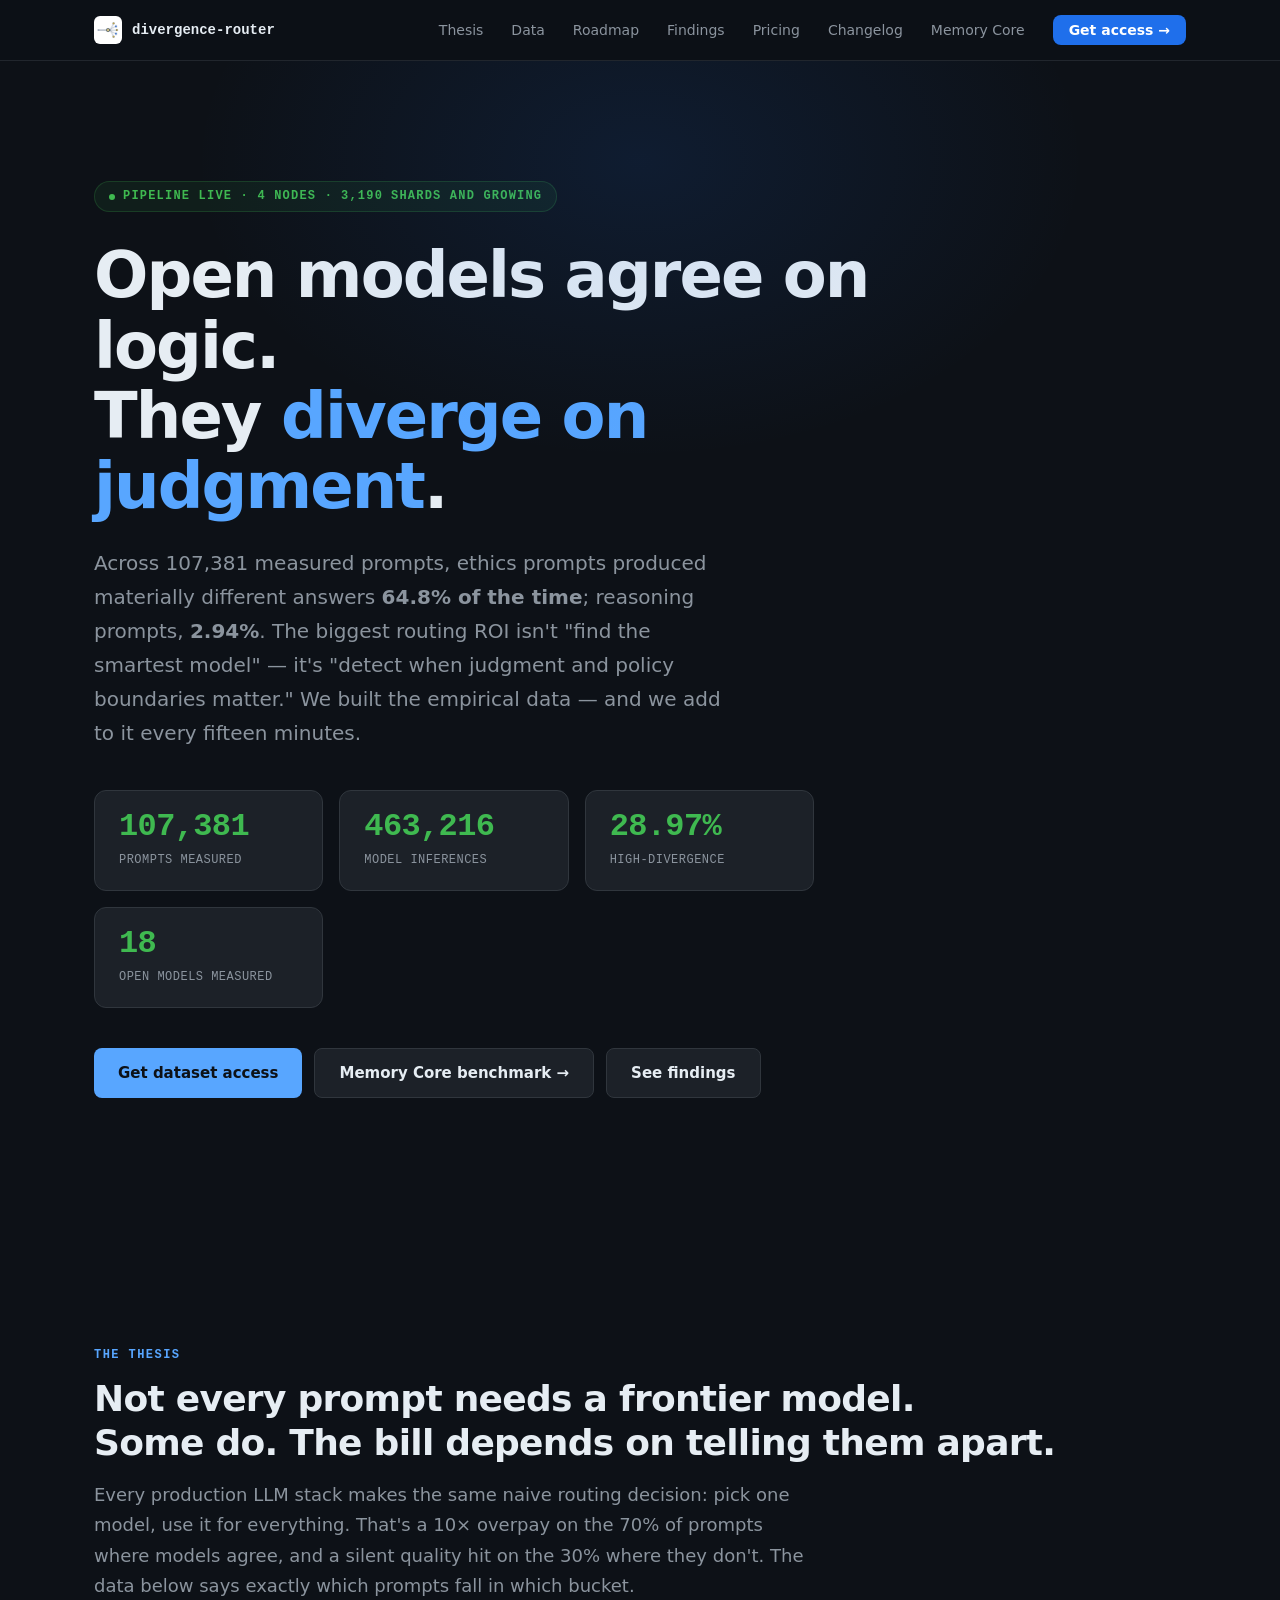
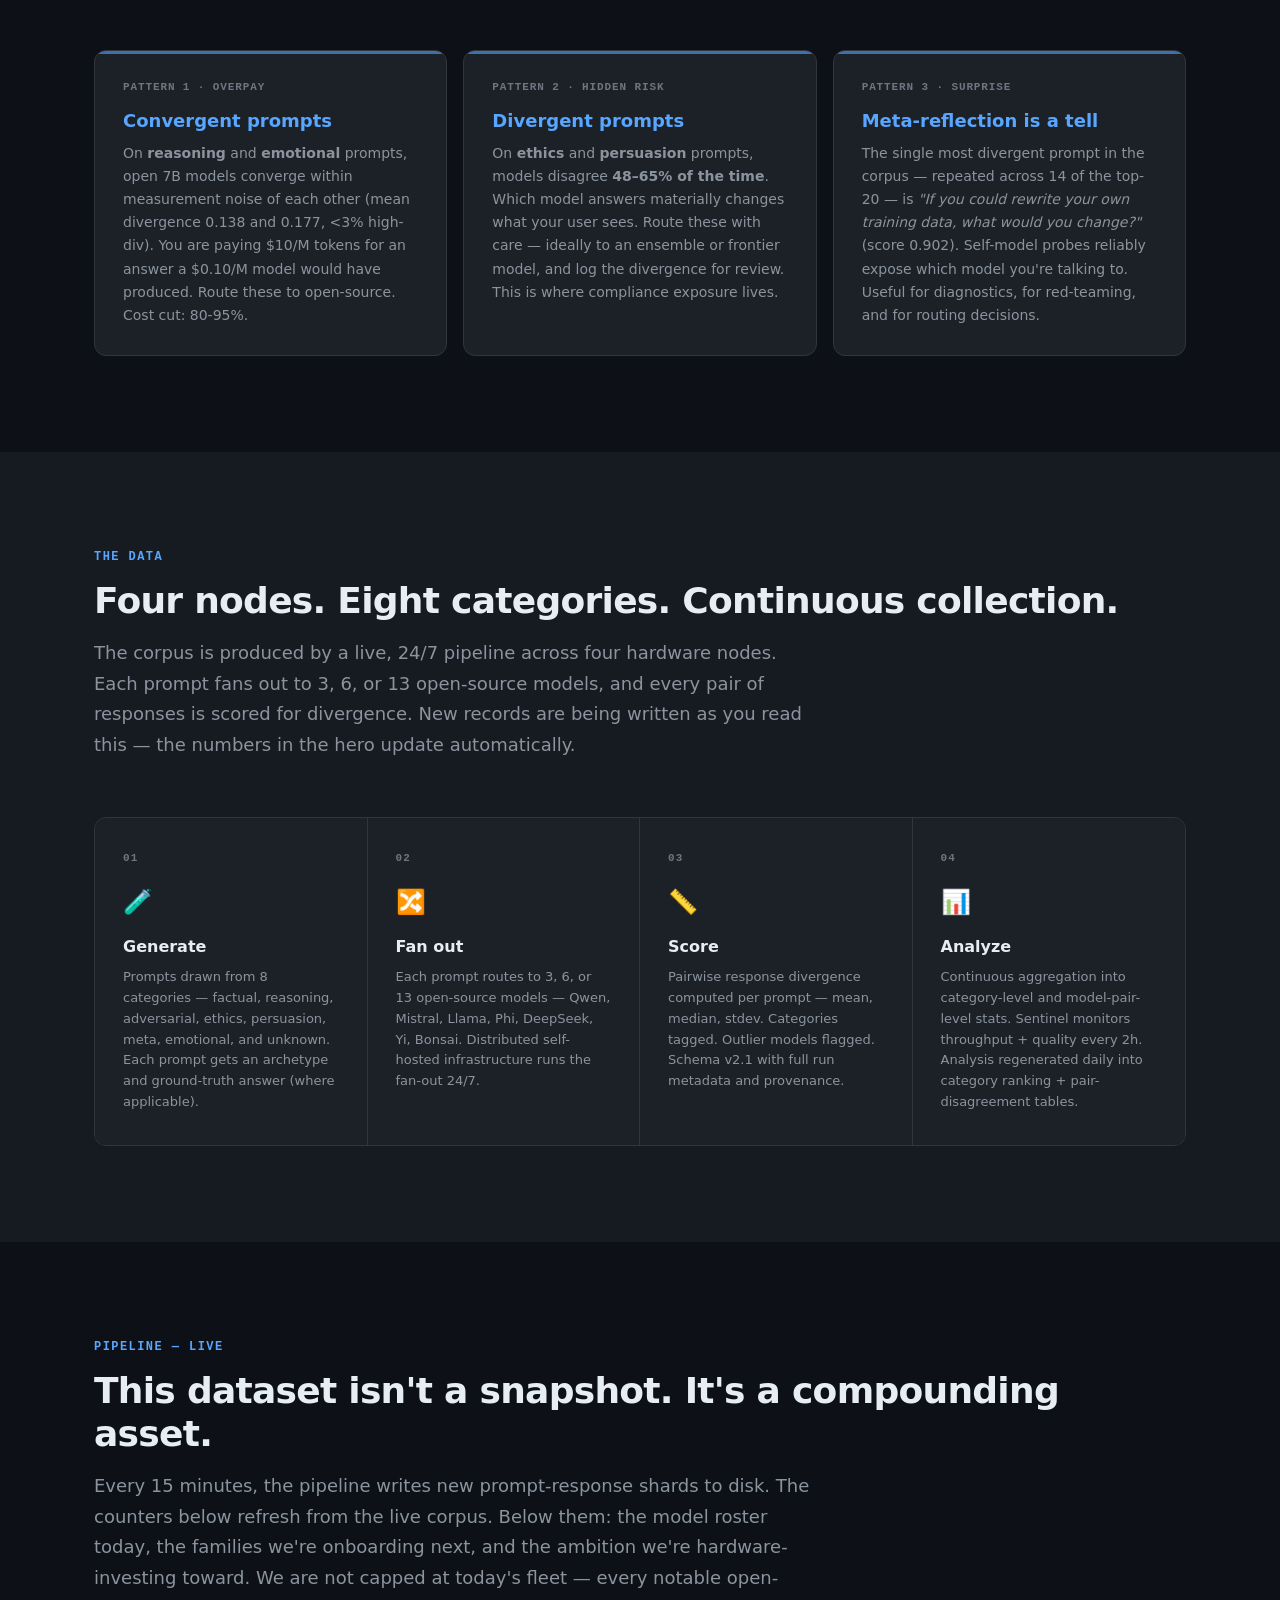
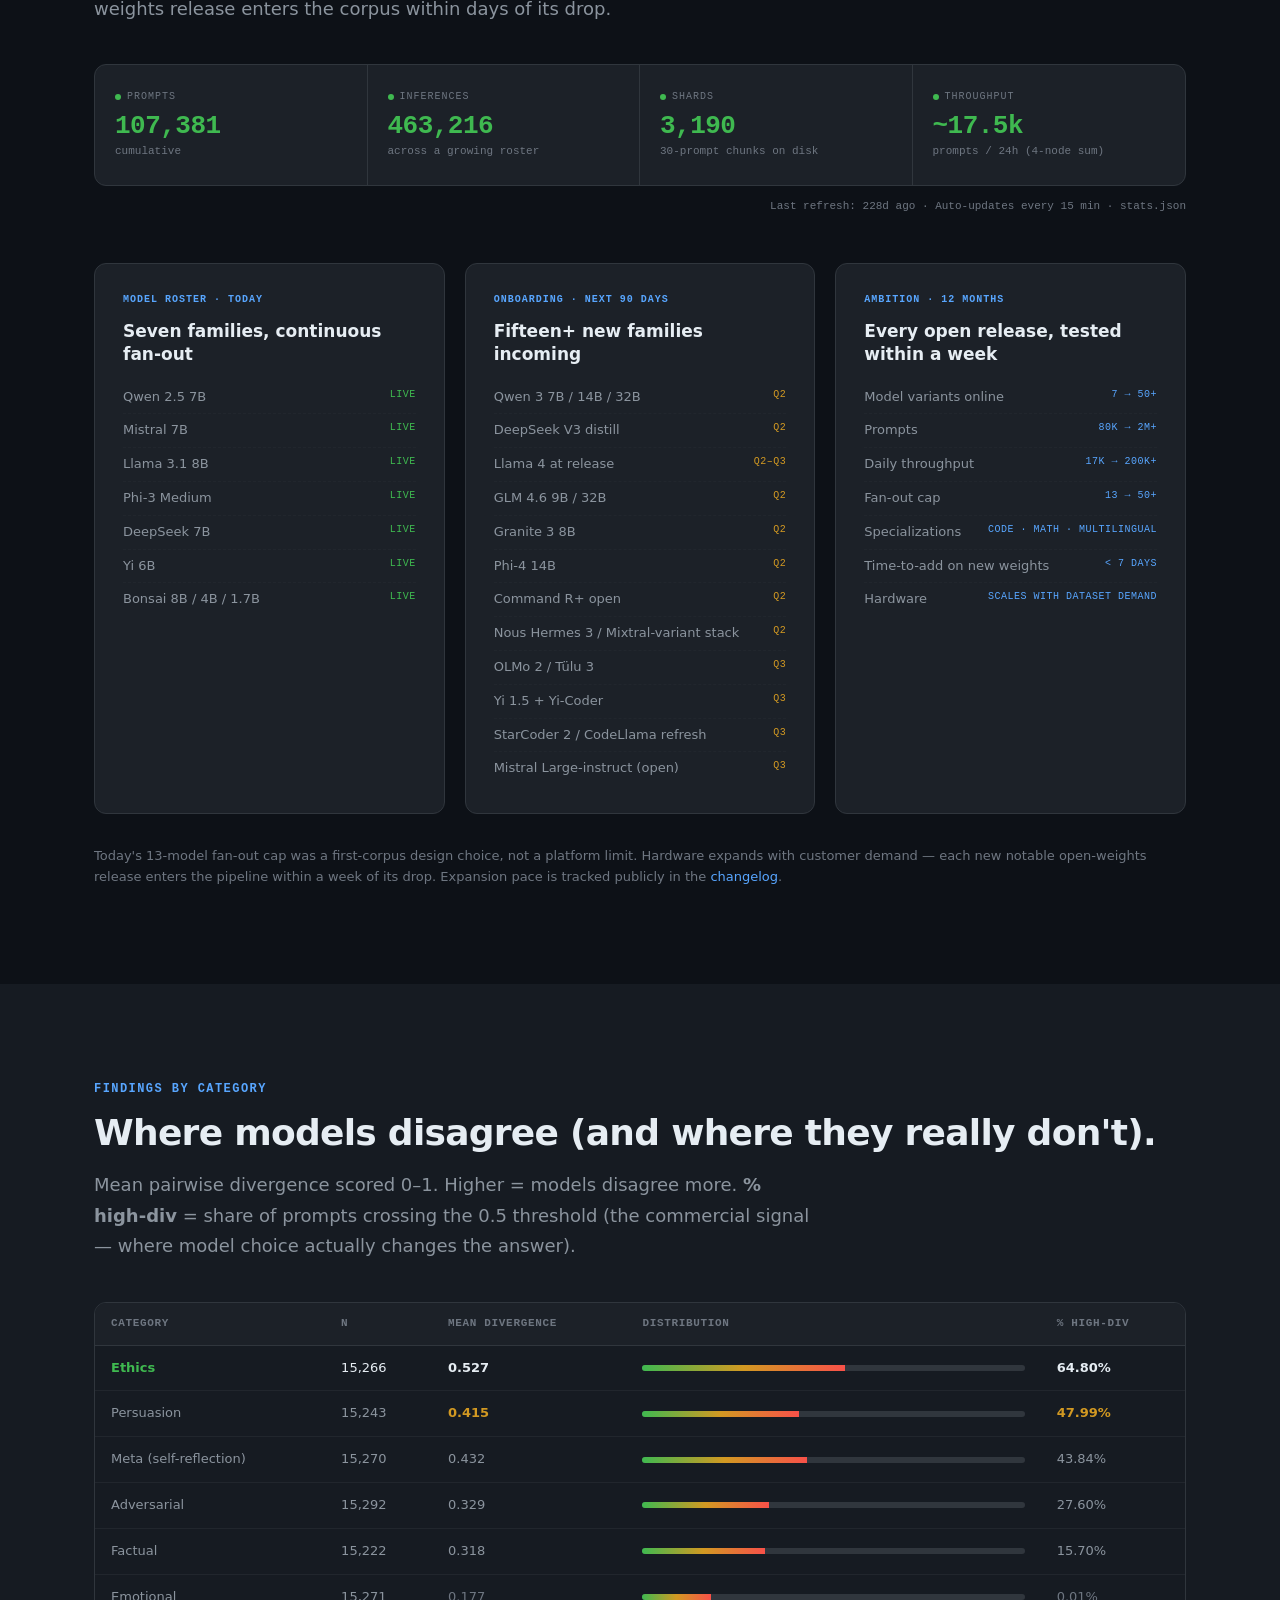
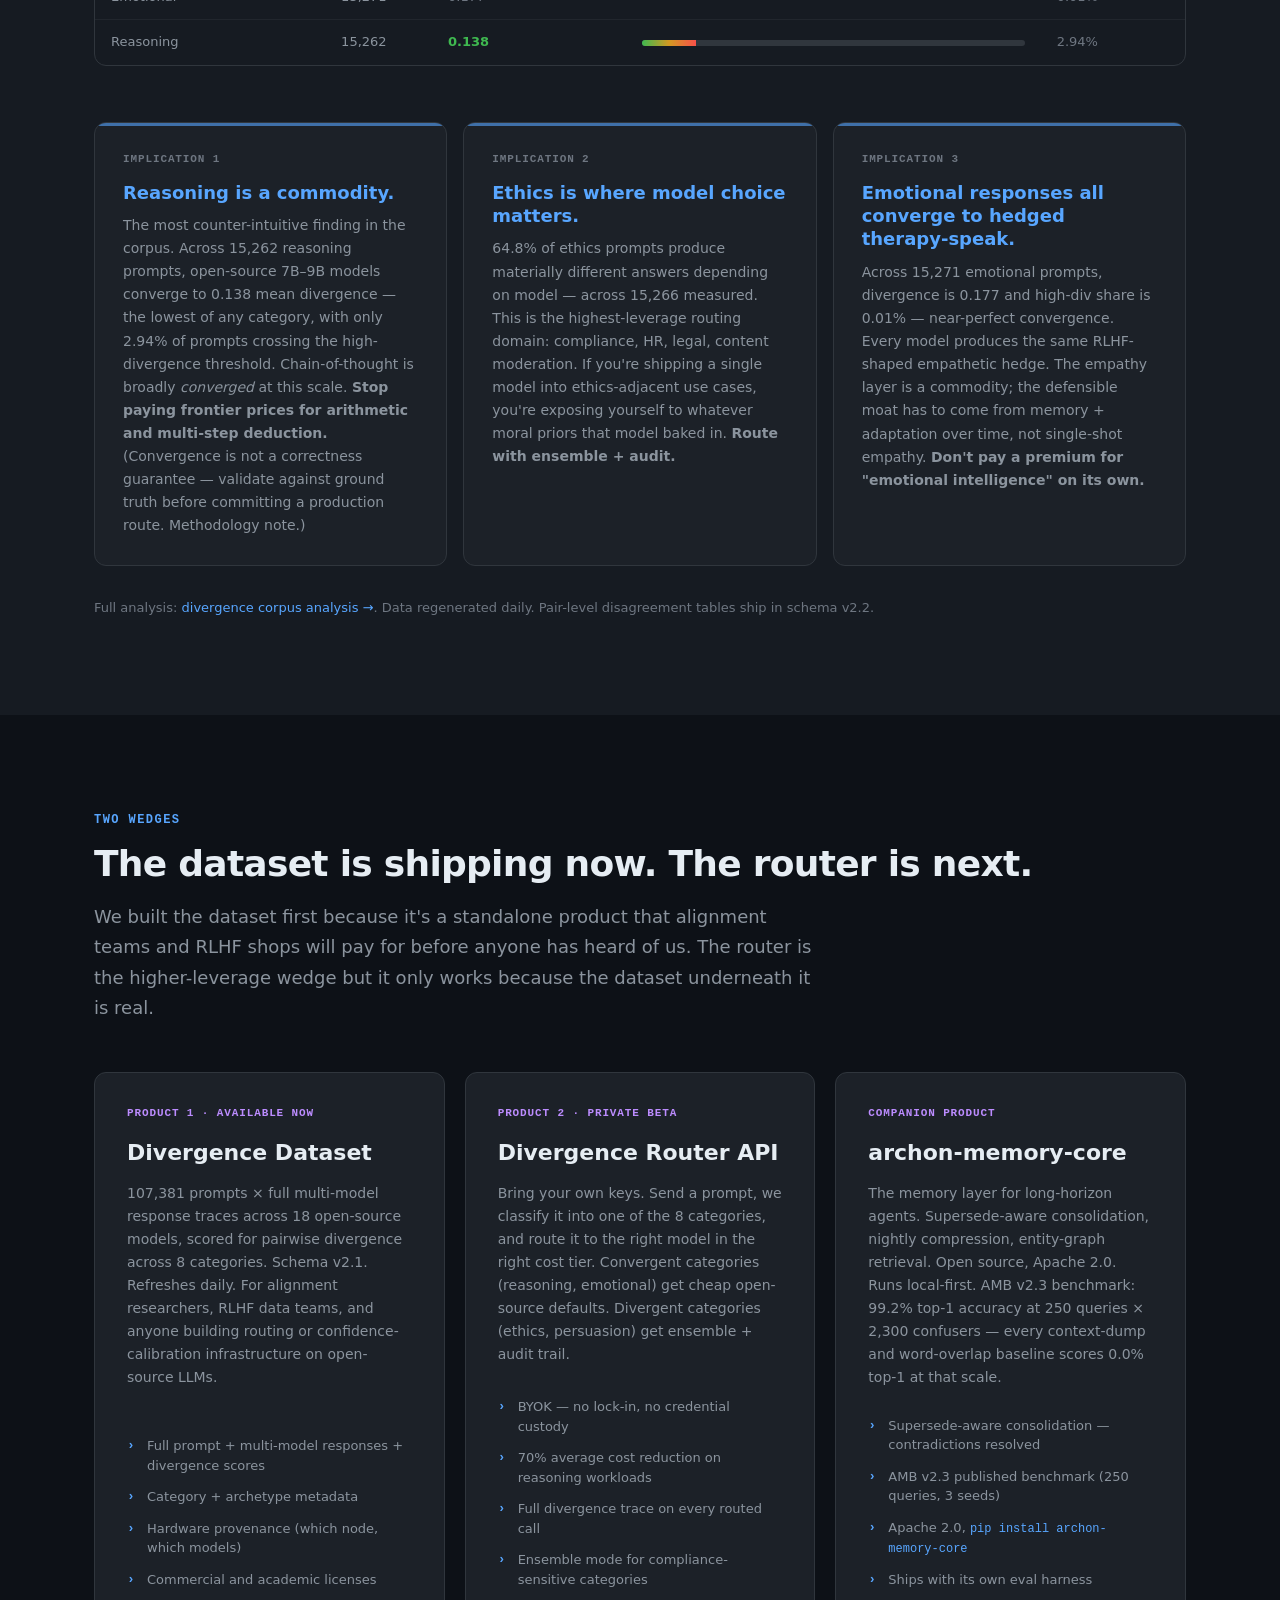
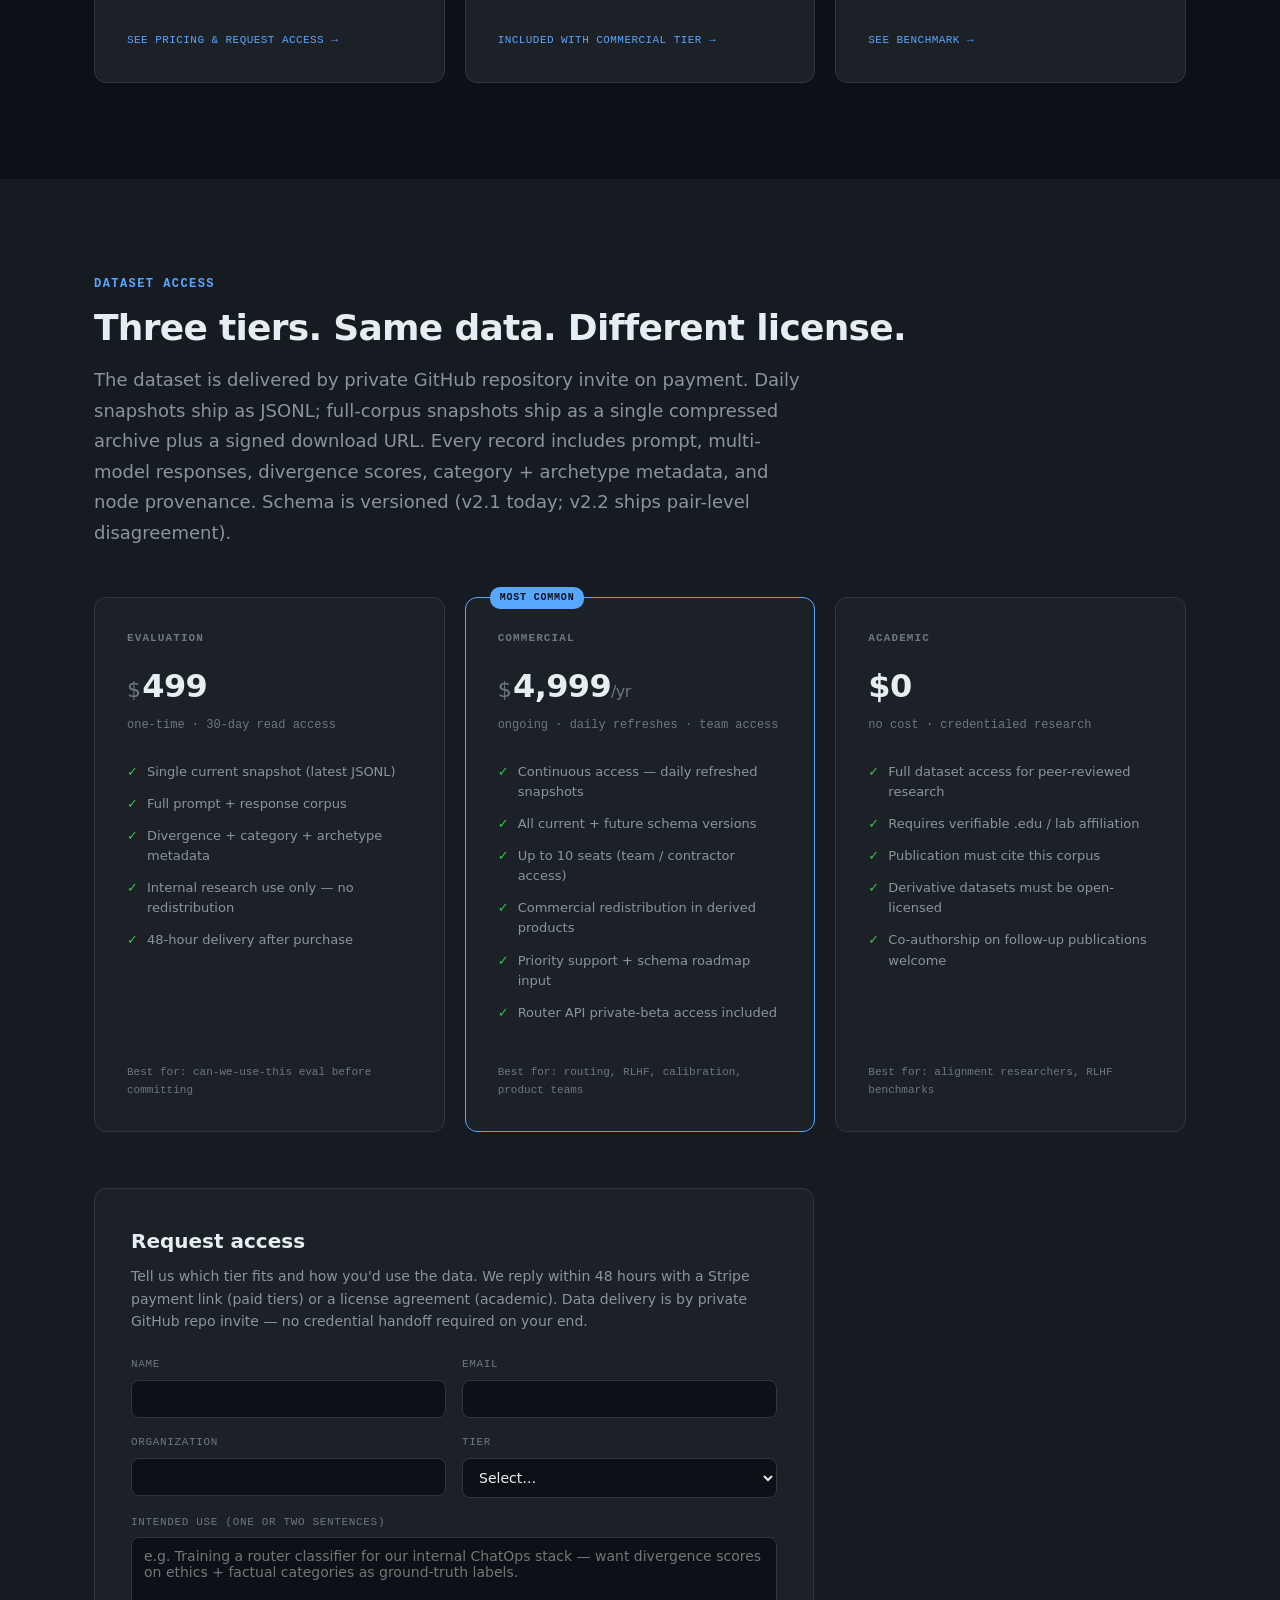
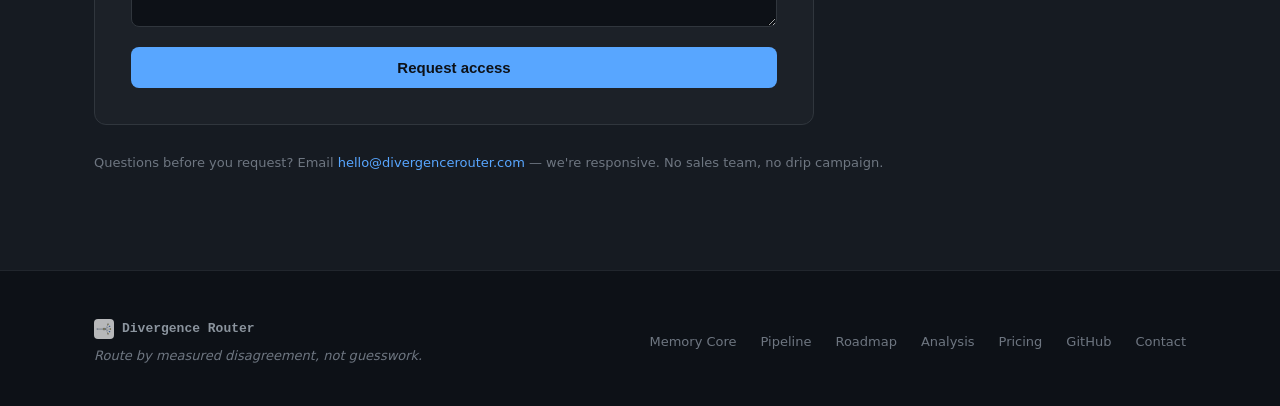
==== commit 91fc8760: "scrub: remove hardware specifics from public pipeline copy Change 'running on local Ollama' + 'Four " ====
--- a/index.html
+++ b/index.html
@@ -337,7 +337,7 @@
         <div class="pipeline-step-num">02</div>
         <div class="pipeline-step-icon">🔀</div>
         <div class="pipeline-step-title">Fan out</div>
-        <div class="pipeline-step-body">Each prompt routes to 3, 6, or 13 open-source models running on local Ollama — Qwen, Mistral, Llama, Phi, DeepSeek, Yi, Bonsai. Four independent hardware nodes run the fan-out 24/7.</div>
+        <div class="pipeline-step-body">Each prompt routes to 3, 6, or 13 open-source models — Qwen, Mistral, Llama, Phi, DeepSeek, Yi, Bonsai. Distributed self-hosted infrastructure runs the fan-out 24/7.</div>
       </div>
       <div class="pipeline-step">
         <div class="pipeline-step-num">03</div>
